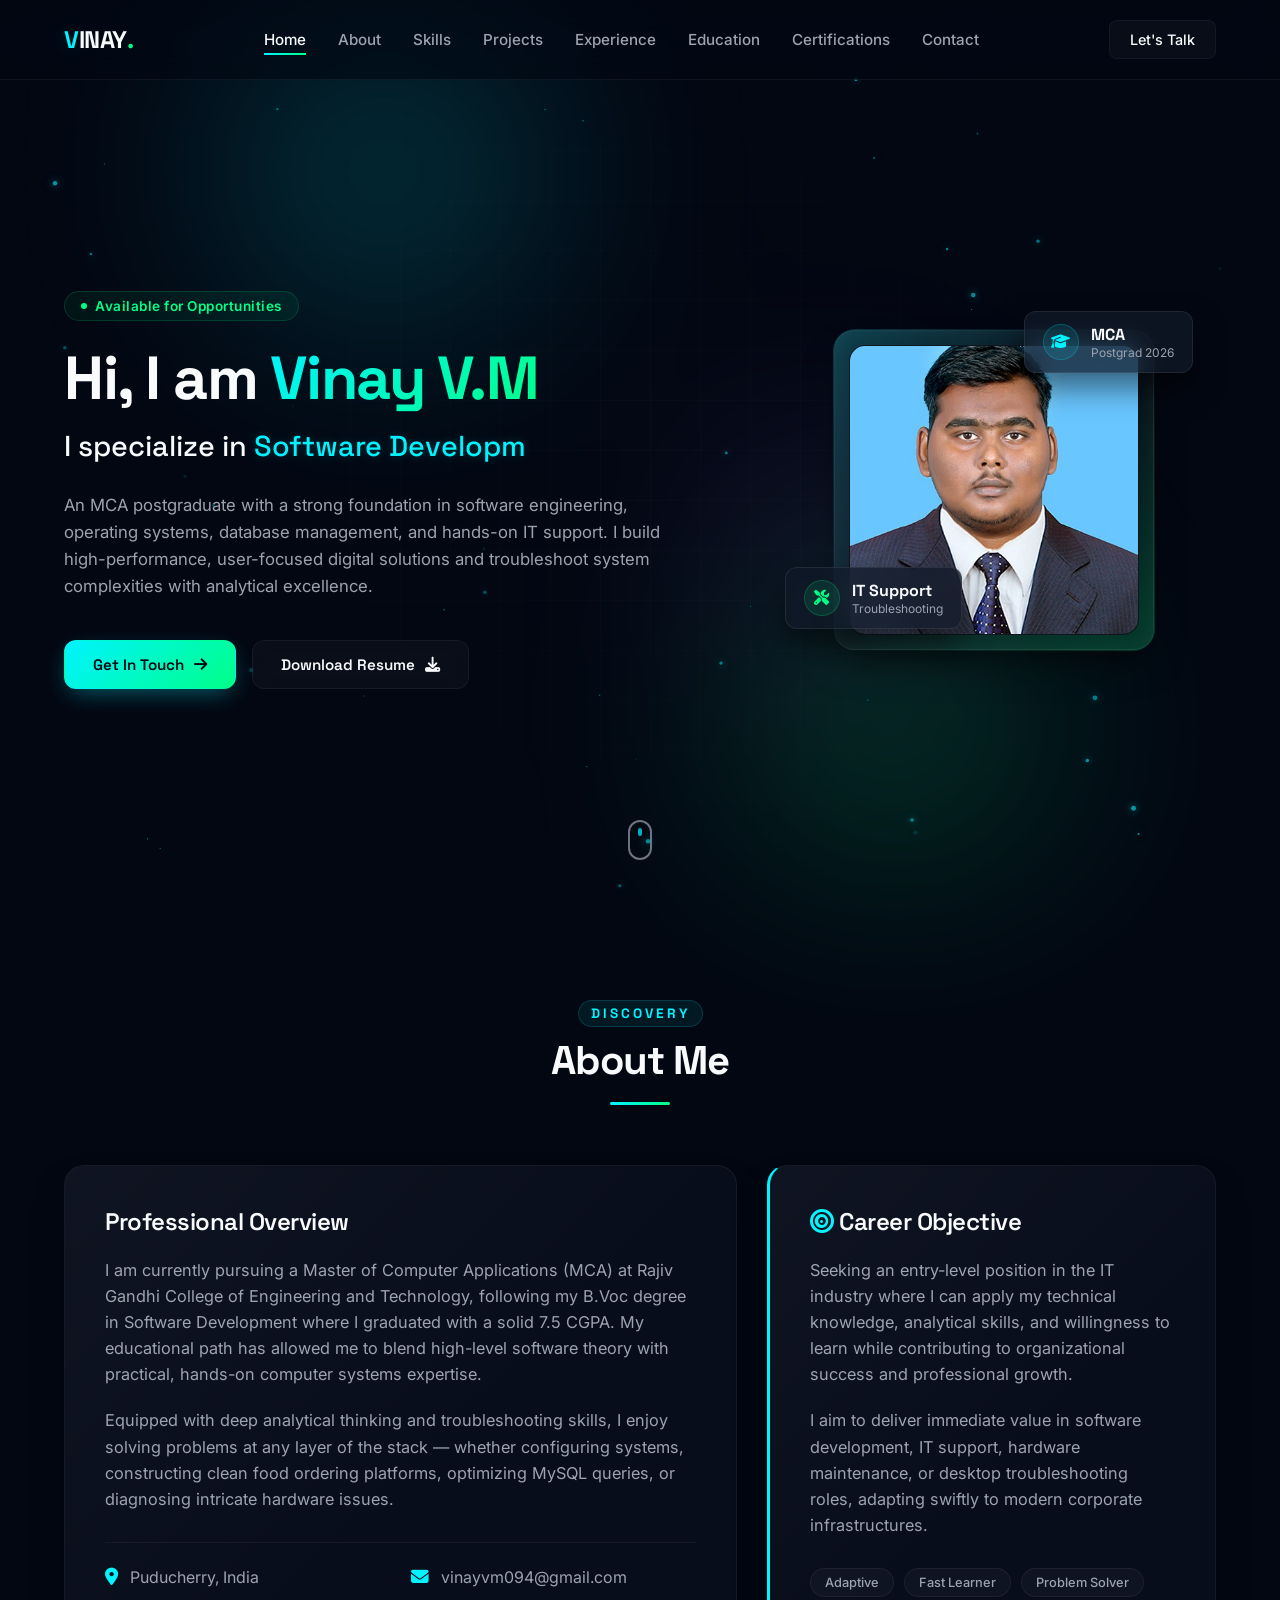
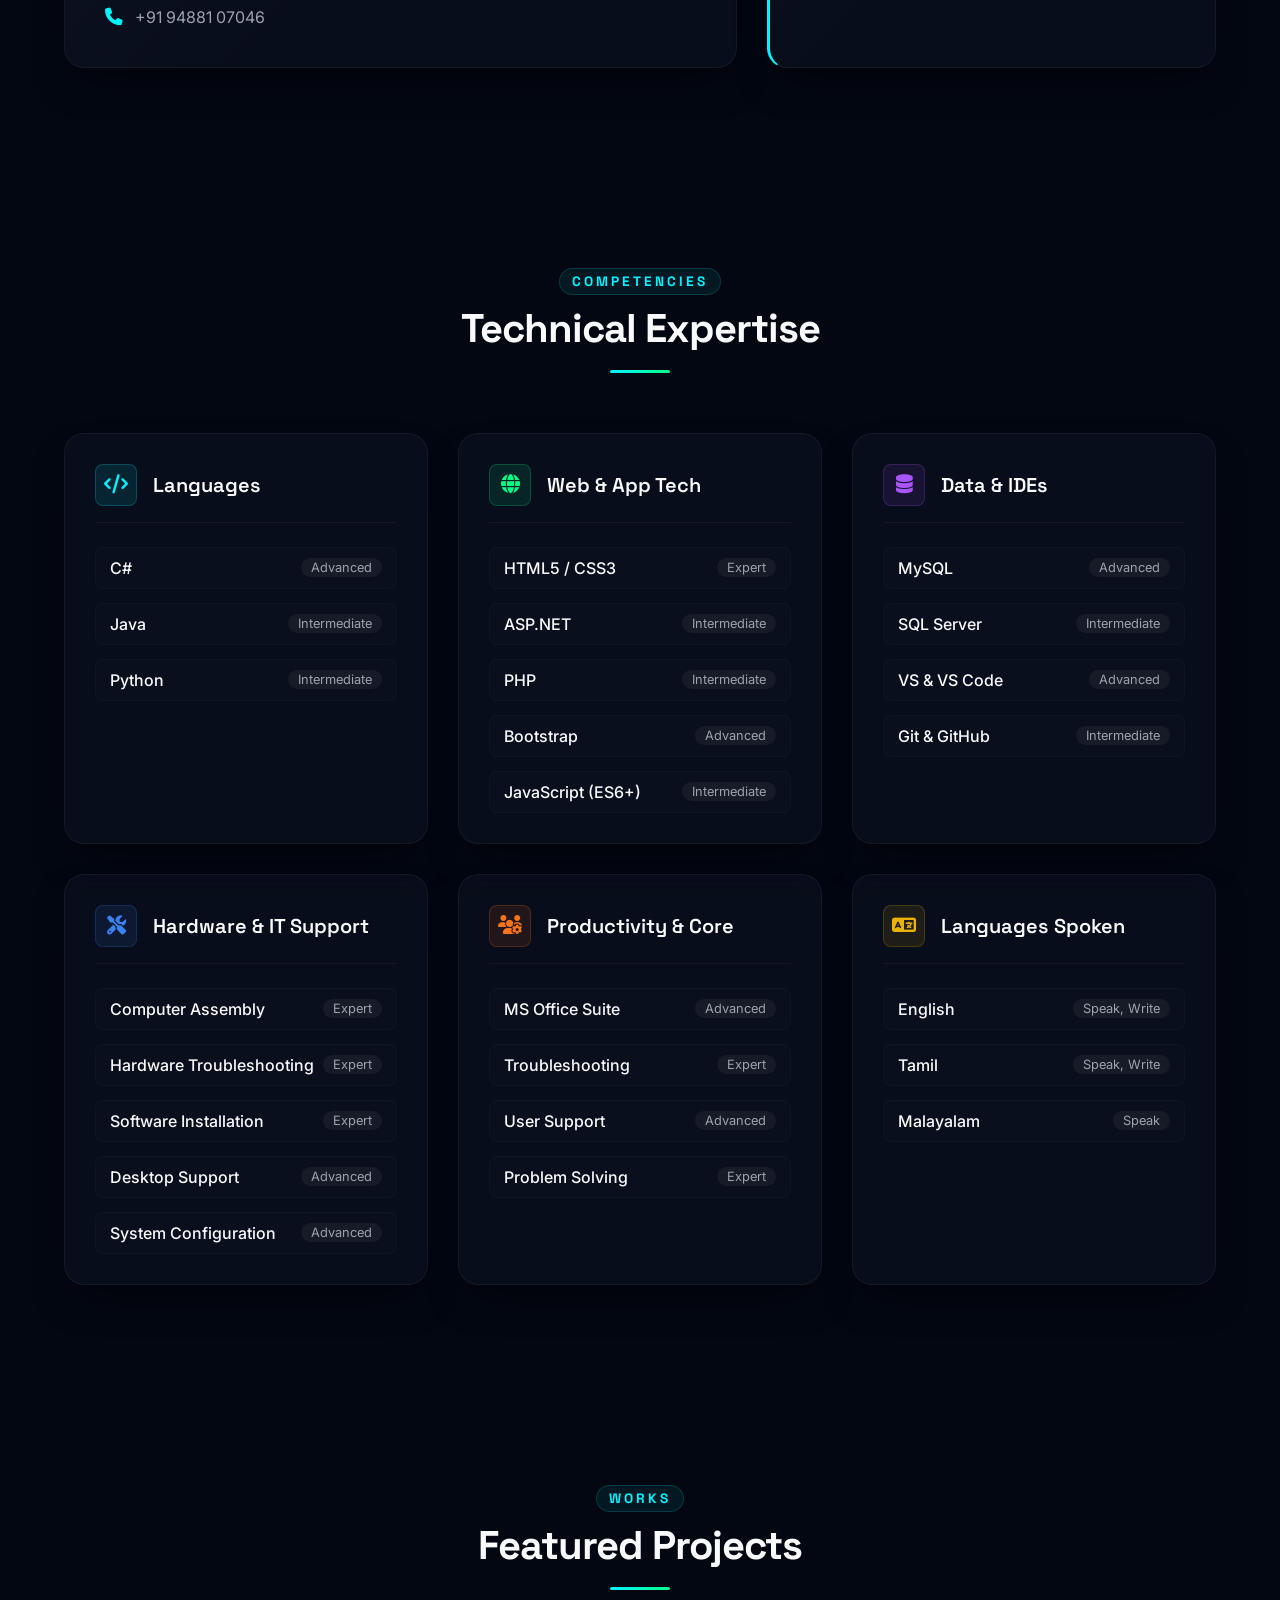
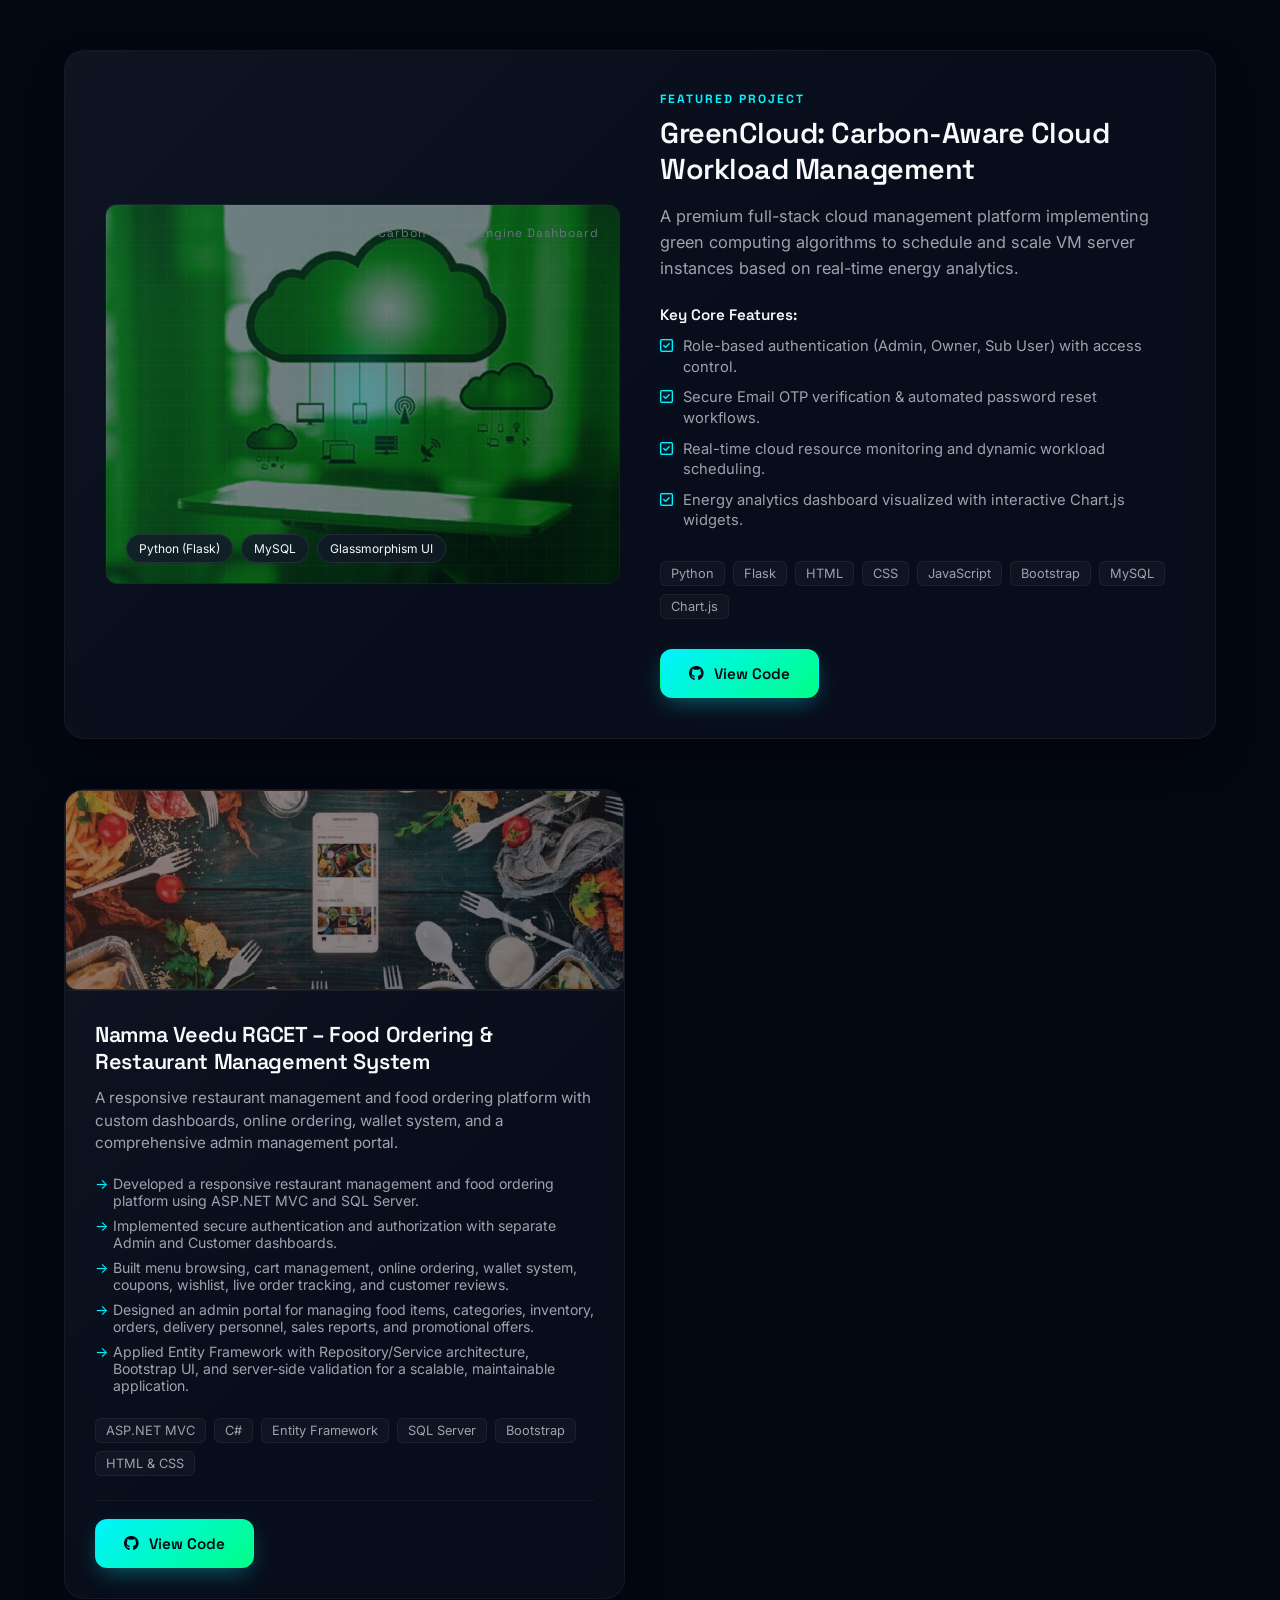
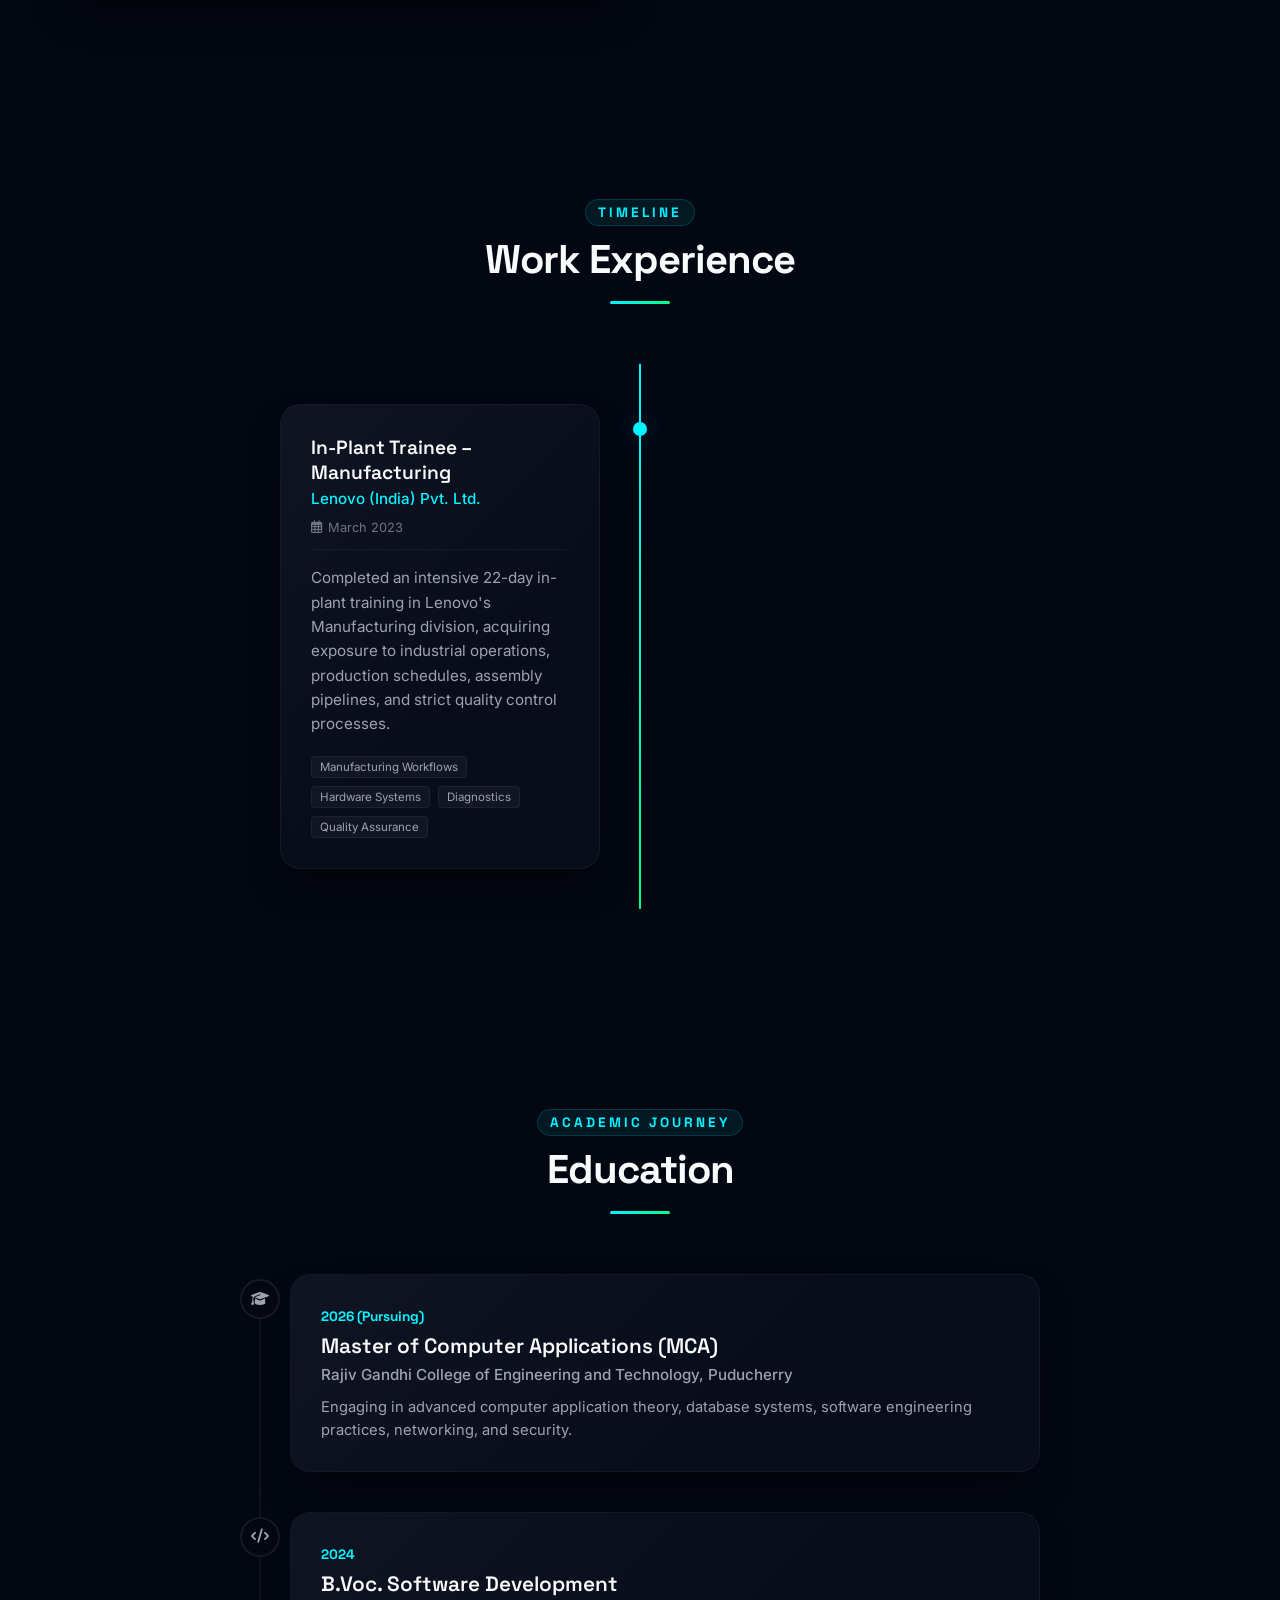
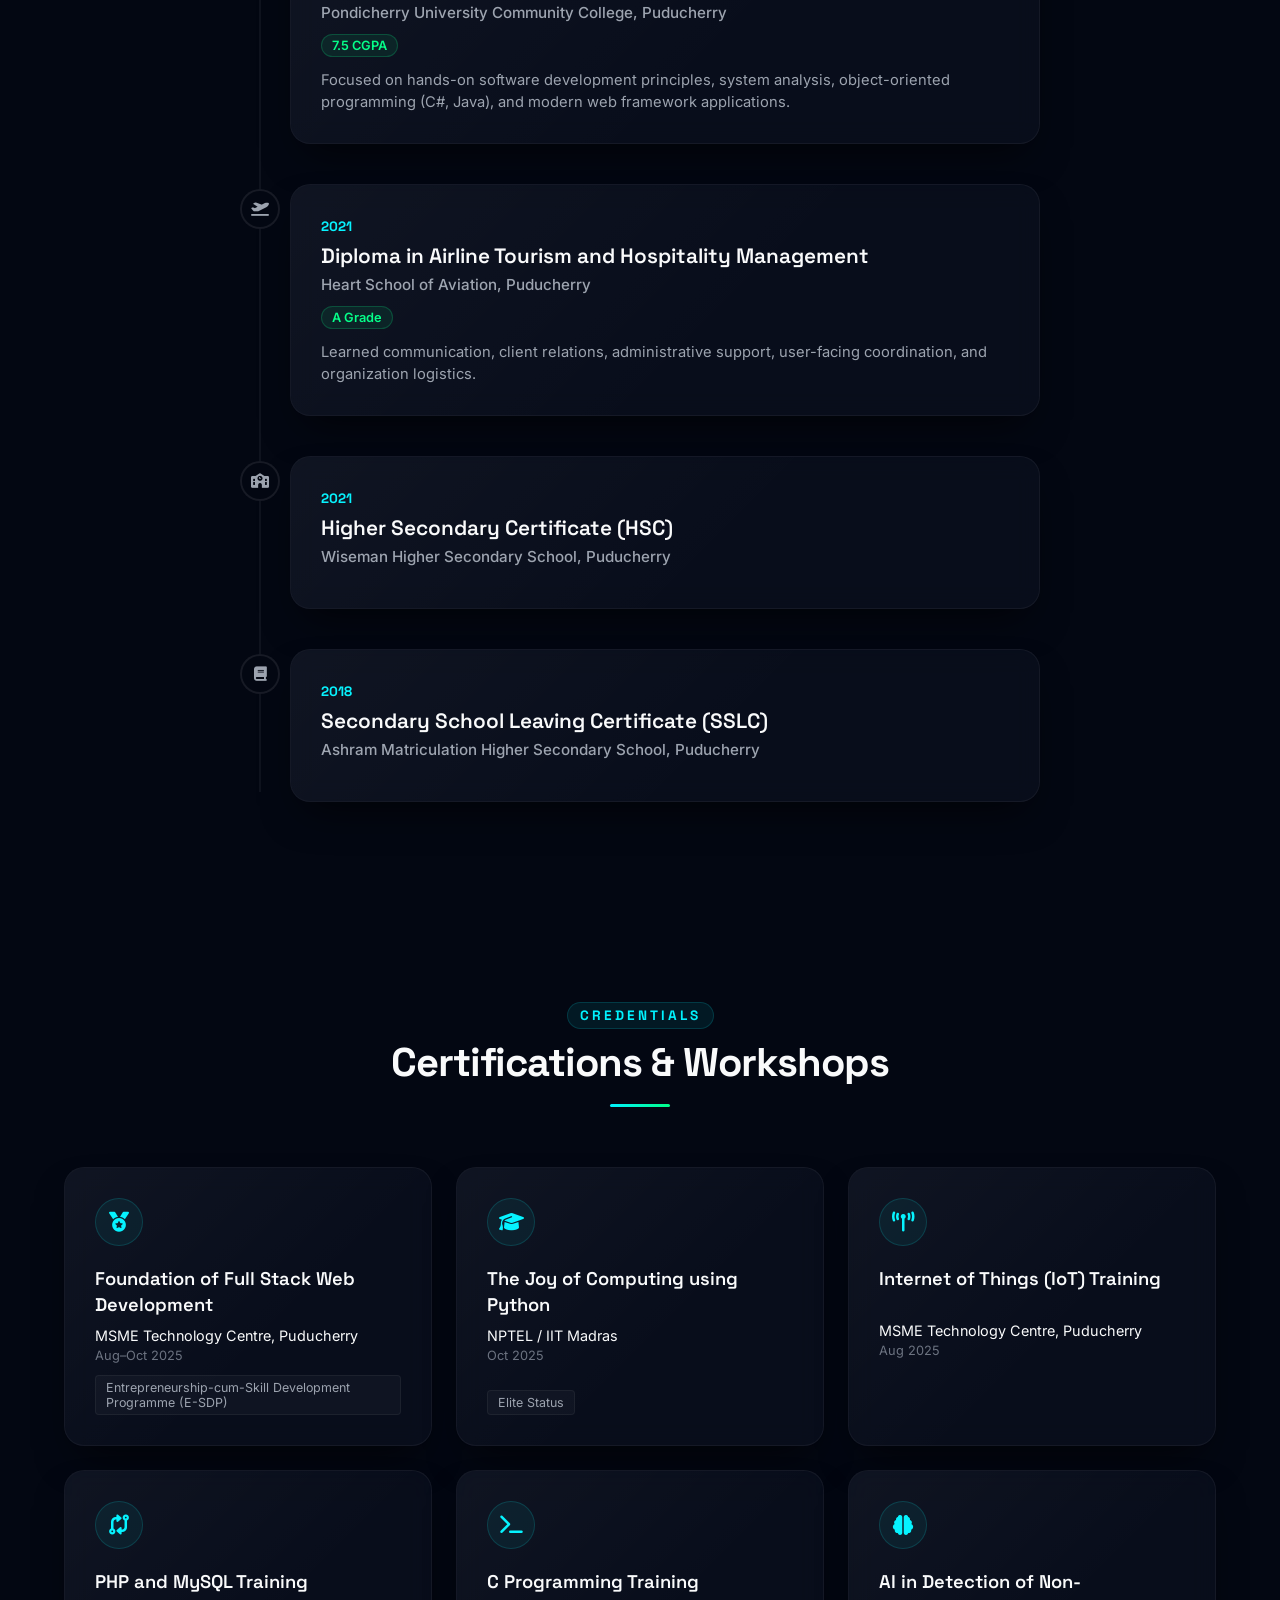
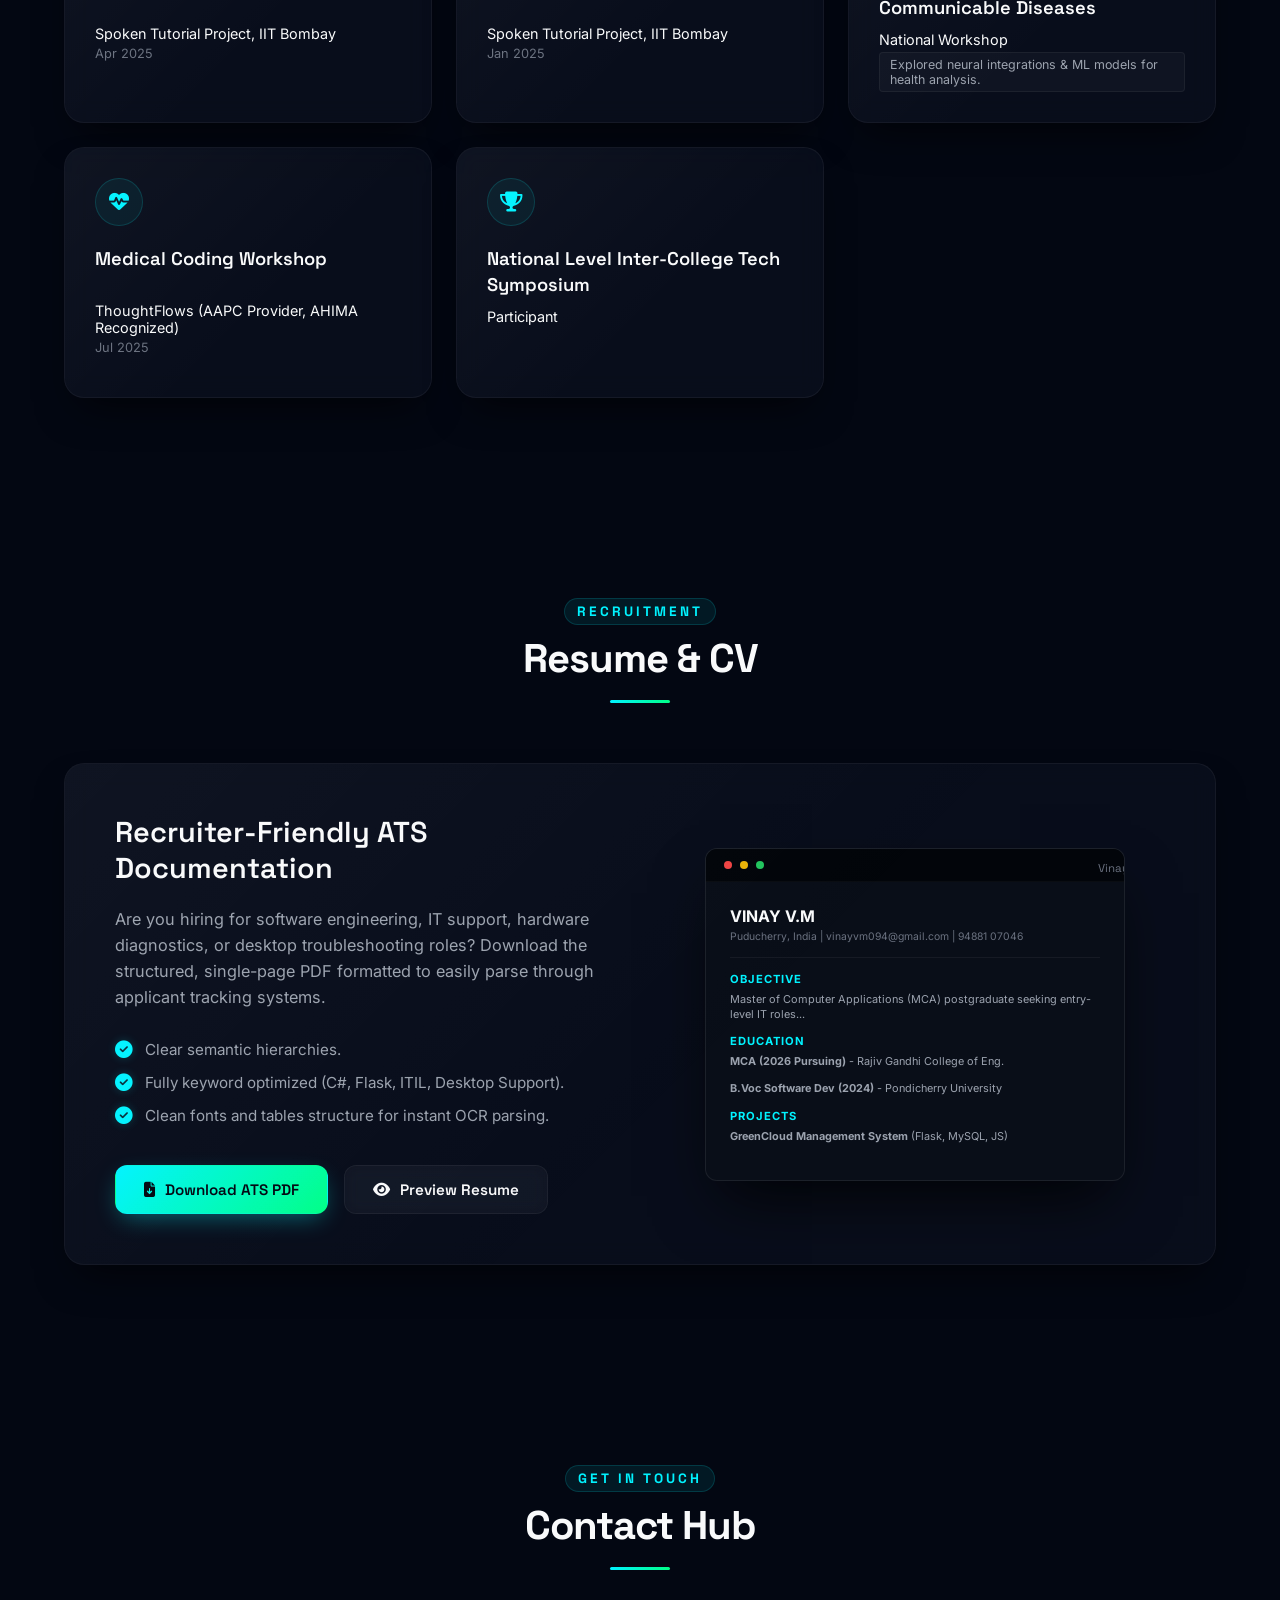
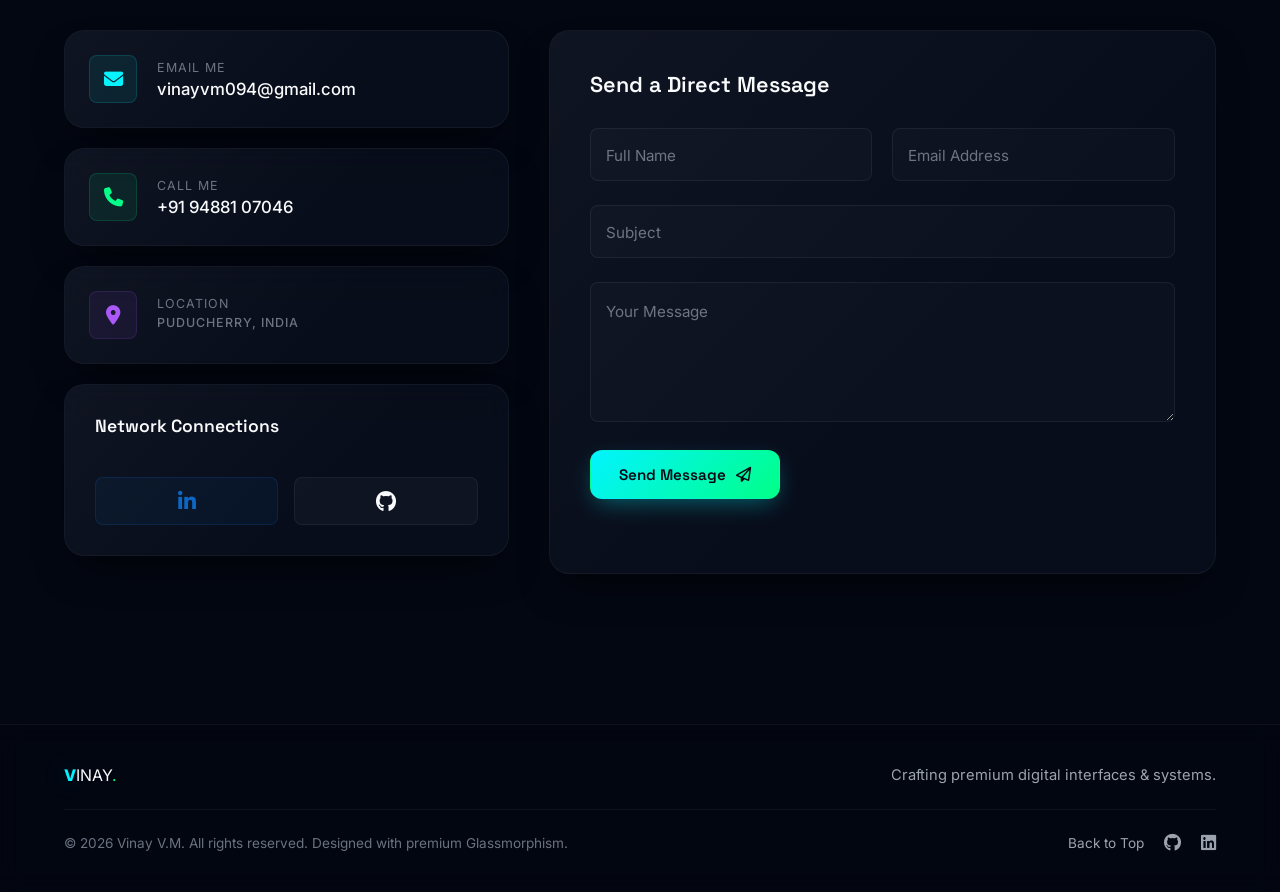
==== index.html @ 9d41981b "Initial commit" ====
<!DOCTYPE html>
<html lang="en">
<head>
    <meta charset="UTF-8">
    <meta name="viewport" content="width=device-width, initial-scale=1.0">
    <title>Vinay V.M | Premium Portfolio | MCA & Software Developer</title>
    
    <!-- SEO Meta Tags -->
    <meta name="description" content="Professional portfolio of Vinay V.M. MCA postgraduate, software developer, and IT support specialist. Skilled in C#, Java, Python, Web technologies, database management, and computer troubleshooting.">
    <meta name="keywords" content="Vinay V.M, Vinay, Portfolio, MCA, Software Developer, IT Support, Hardware Support, Puducherry, C#, Java, Python, GreenCloud, Namma Veedu RGCET, Food Ordering, Restaurant Management">
    <meta name="author" content="Vinay V.M">

    <!-- Open Graph / Facebook -->
    <meta property="og:type" content="website">
    <meta property="og:url" content="https://lonelyboyvinay.github.io/">
    <meta property="og:title" content="Vinay V.M | Personal Portfolio">
    <meta property="og:description" content="Explore the portfolio of Vinay V.M - Master of Computer Applications student and full-stack software engineer specialized in C#, Python, and IT support systems.">
    <meta property="og:image" content="assets/images/og-image.png">

    <!-- Twitter -->
    <meta property="twitter:card" content="summary_large_image">
    <meta property="twitter:url" content="https://lonelyboyvinay.github.io/">
    <meta property="twitter:title" content="Vinay V.M | Personal Portfolio">
    <meta property="twitter:description" content="Explore the portfolio of Vinay V.M - Master of Computer Applications student and full-stack software engineer specialized in C#, Python, and IT support systems.">
    <meta property="twitter:image" content="assets/images/og-image.png">

    <!-- Favicon (Inline SVG for clean, request-less setup) -->
    <link rel="icon" type="image/svg+xml" href="data:image/svg+xml,<svg xmlns=%22http://www.w3.org/2000/svg%22 viewBox=%220 0 100 100%22><text y=%22.9em%22 font-size=%2290%22 fill=%22%2300f3ff%22 font-family=%22monospace%22 font-weight=%22bold%22>V</text></svg>">

    <!-- Fonts -->
    <link rel="preconnect" href="https://fonts.googleapis.com">
    <link rel="preconnect" href="https://fonts.gstatic.com" crossorigin>
    <link href="https://fonts.googleapis.com/css2?family=Inter:wght@300;400;500;600;700&family=Space+Grotesk:wght@400;500;600;700&display=swap" rel="stylesheet">
    
    <!-- FontAwesome Icons -->
    <link rel="stylesheet" href="https://cdnjs.cloudflare.com/ajax/libs/font-awesome/6.4.0/css/all.min.css">
    
    <!-- Core Stylesheet -->
    <link rel="stylesheet" href="style.css">

    <!-- Structured Data (JSON-LD) for SEO / ATS compatibility -->
    <script type="application/ld+json">
    {
      "@context": "https://schema.org",
      "@type": "Person",
      "name": "Vinay V.M",
      "jobTitle": "Software Developer & IT Specialist",
      "alumniOf": [
        {
          "@type": "EducationalOrganization",
          "name": "Rajiv Gandhi College of Engineering and Technology, Puducherry"
        },
        {
          "@type": "EducationalOrganization",
          "name": "Pondicherry University Community College, Puducherry"
        }
      ],
      "knowsAbout": [
        "Software Development",
        "C#",
        "Python",
        "Java",
        "HTML5",
        "CSS3",
        "ASP.NET",
        "MySQL",
        "Computer Hardware Troubleshooting",
        "Desktop Support"
      ],
      "email": "vinayvm094@gmail.com",
      "telephone": "+919488107046",
      "address": {
        "@type": "PostalAddress",
        "addressLocality": "Puducherry",
        "addressCountry": "India"
      },
      "sameAs": [
        "https://github.com/Lonelyboyvinay",
        "https://linkedin.com/in/vinay-v-m"
      ]
    }
    </script>
</head>
<body class="dark-theme">

    <!-- Custom Cursor -->
    <div class="custom-cursor-glow" id="cursorGlow"></div>
    <div class="custom-cursor-dot" id="cursorDot"></div>

    <!-- Background Layers -->
    <div class="bg-grid-overlay"></div>
    <div class="aurora-container">
        <div class="aurora orb-cyan"></div>
        <div class="aurora orb-emerald"></div>
        <div class="aurora orb-purple"></div>
    </div>
    <canvas id="particle-canvas"></canvas>

    <!-- Header Navigation -->
    <header class="glass-header" id="main-header">
        <div class="header-container">
            <a href="#home" class="logo">
                <span class="logo-accent">V</span>INAY<span class="logo-dot">.</span>
            </a>
            
            <nav class="nav-links" id="nav-menu">
                <a href="#home" class="nav-link active">Home</a>
                <a href="#about" class="nav-link">About</a>
                <a href="#skills" class="nav-link">Skills</a>
                <a href="#projects" class="nav-link">Projects</a>
                <a href="#experience" class="nav-link">Experience</a>
                <a href="#education" class="nav-link">Education</a>
                <a href="#certifications" class="nav-link">Certifications</a>
                <a href="#contact" class="nav-link">Contact</a>
            </nav>

            <div class="header-actions">
                <a href="#contact" class="btn-magnetic btn-nav-contact">Let's Talk</a>
                <button class="mobile-menu-toggle" id="menu-btn" aria-label="Toggle navigation menu">
                    <span class="bar"></span>
                    <span class="bar"></span>
                    <span class="bar"></span>
                </button>
            </div>
        </div>
    </header>

    <!-- Mobile Nav Screen Overlay -->
    <div class="mobile-nav-overlay" id="mobile-overlay">
        <div class="mobile-nav-links">
            <a href="#home" class="mobile-link">Home</a>
            <a href="#about" class="mobile-link">About</a>
            <a href="#skills" class="mobile-link">Skills</a>
            <a href="#projects" class="mobile-link">Projects</a>
            <a href="#experience" class="mobile-link">Experience</a>
            <a href="#education" class="mobile-link">Education</a>
            <a href="#certifications" class="mobile-link">Certifications</a>
            <a href="#contact" class="mobile-link">Contact</a>
        </div>
    </div>

    <!-- Main Container -->
    <main class="content-wrapper">

        <!-- 1. HERO SECTION -->
        <section id="home" class="hero-section">
            <div class="section-container hero-container">
                <div class="hero-content">
                    <div class="badge-glow reveal-item">
                        <span class="badge-dot"></span>
                        <span class="badge-text">Available for Opportunities</span>
                    </div>
                    
                    <h1 class="hero-title reveal-item">
                        Hi, I am <span class="text-gradient">Vinay V.M</span>
                    </h1>
                    
                    <div class="hero-subtitle reveal-item">
                        I specialize in <span class="typing-element text-cyan" id="typing-text"></span>
                    </div>

                    <p class="hero-desc reveal-item">
                        An MCA postgraduate with a strong foundation in software engineering, operating systems, database management, and hands-on IT support. I build high-performance, user-focused digital solutions and troubleshoot system complexities with analytical excellence.
                    </p>

                    <div class="hero-cta reveal-item">
                        <a href="#contact" class="btn btn-primary btn-magnetic">
                            <span>Get In Touch</span> <i class="fa-solid fa-arrow-right"></i>
                        </a>
                        <!-- Linked directly to a dummy downloadable asset. We can bundle instructions or resume file -->
                        <a href="assets/Vinay_VM_Resume.pdf" class="btn btn-secondary btn-magnetic" download="Vinay_VM_Resume.pdf">
                            <span>Download Resume</span> <i class="fa-solid fa-download"></i>
                        </a>
                    </div>
                </div>

                <div class="hero-visual reveal-item">
                    <div class="avatar-glass-frame">
                        <div class="inner-glow-container"></div>
                        <div class="profile-image-placeholder">
                            <img src="assets/images/profile.jpg" alt="Vinay V.M Profile Photo" class="profile-avatar-img">
                            <div class="scan-line"></div>
                        </div>
                        
                        <!-- Floating Glass Metric 1 -->
                        <div class="floating-glass-card metric-card-1">
                            <div class="card-icon-container cyan-glow">
                                <i class="fa-solid fa-graduation-cap"></i>
                            </div>
                            <div class="card-metric-info">
                                <span class="metric-val">MCA</span>
                                <span class="metric-lbl">Postgrad 2026</span>
                            </div>
                        </div>

                        <!-- Floating Glass Metric 2 -->
                        <div class="floating-glass-card metric-card-2">
                            <div class="card-icon-container emerald-glow">
                                <i class="fa-solid fa-screwdriver-wrench"></i>
                            </div>
                            <div class="card-metric-info">
                                <span class="metric-val">IT Support</span>
                                <span class="metric-lbl">Troubleshooting</span>
                            </div>
                        </div>
                    </div>
                </div>
            </div>
            
            <a href="#about" class="scroll-indicator" aria-label="Scroll Down">
                <span class="mouse">
                    <span class="wheel"></span>
                </span>
            </a>
        </section>


        <!-- 2. ABOUT ME & 3. CAREER OBJECTIVE -->
        <section id="about" class="about-section">
            <div class="section-container">
                <div class="section-header align-center">
                    <span class="section-subtitle">Discovery</span>
                    <h2 class="section-title">About Me</h2>
                    <div class="section-divider"></div>
                </div>

                <div class="about-grid">
                    <div class="about-card-large glass-card reveal-item" data-tilt>
                        <div class="card-inner-glow"></div>
                        <h3>Professional Overview</h3>
                        <p>
                            I am currently pursuing a Master of Computer Applications (MCA) at Rajiv Gandhi College of Engineering and Technology, following my B.Voc degree in Software Development where I graduated with a solid 7.5 CGPA. My educational path has allowed me to blend high-level software theory with practical, hands-on computer systems expertise.
                        </p>
                        <p>
                            Equipped with deep analytical thinking and troubleshooting skills, I enjoy solving problems at any layer of the stack — whether configuring systems, constructing clean food ordering platforms, optimizing MySQL queries, or diagnosing intricate hardware issues.
                        </p>
                        
                        <div class="about-meta-grid">
                            <div class="meta-item">
                                <i class="fa-solid fa-location-dot"></i>
                                <span>Puducherry, India</span>
                            </div>
                            <div class="meta-item">
                                <i class="fa-solid fa-envelope"></i>
                                <span>vinayvm094@gmail.com</span>
                            </div>
                            <div class="meta-item">
                                <i class="fa-solid fa-phone"></i>
                                <span>+91 94881 07046</span>
                            </div>
                        </div>
                    </div>

                    <div class="about-card-small glass-card objective-card reveal-item" data-tilt>
                        <div class="card-inner-glow"></div>
                        <h3><i class="fa-solid fa-bullseye accent-cyan"></i> Career Objective</h3>
                        <p>
                            Seeking an entry-level position in the IT industry where I can apply my technical knowledge, analytical skills, and willingness to learn while contributing to organizational success and professional growth. 
                        </p>
                        <p>
                            I aim to deliver immediate value in software development, IT support, hardware maintenance, or desktop troubleshooting roles, adapting swiftly to modern corporate infrastructures.
                        </p>
                        <div class="objective-badges">
                            <span class="badge">Adaptive</span>
                            <span class="badge">Fast Learner</span>
                            <span class="badge">Problem Solver</span>
                        </div>
                    </div>
                </div>
            </div>
        </section>


        <!-- 4. TECHNICAL SKILLS -->
        <section id="skills" class="skills-section">
            <div class="section-container">
                <div class="section-header align-center">
                    <span class="section-subtitle">Competencies</span>
                    <h2 class="section-title">Technical Expertise</h2>
                    <div class="section-divider"></div>
                </div>

                <div class="skills-grid">
                    
                    <!-- Languages -->
                    <div class="skills-category-card glass-card reveal-item" data-tilt>
                        <div class="category-header">
                            <div class="cat-icon cyan"><i class="fa-solid fa-code"></i></div>
                            <h3>Languages</h3>
                        </div>
                        <ul class="skills-list">
                            <li><span class="skill-name">C#</span><span class="skill-level">Advanced</span></li>
                            <li><span class="skill-name">Java</span><span class="skill-level">Intermediate</span></li>
                            <li><span class="skill-name">Python</span><span class="skill-level">Intermediate</span></li>
                        </ul>
                    </div>

                    <!-- Web Technologies -->
                    <div class="skills-category-card glass-card reveal-item" data-tilt>
                        <div class="category-header">
                            <div class="cat-icon emerald"><i class="fa-solid fa-globe"></i></div>
                            <h3>Web & App Tech</h3>
                        </div>
                        <ul class="skills-list">
                            <li><span class="skill-name">HTML5 / CSS3</span><span class="skill-level">Expert</span></li>
                            <li><span class="skill-name">ASP.NET</span><span class="skill-level">Intermediate</span></li>
                            <li><span class="skill-name">PHP</span><span class="skill-level">Intermediate</span></li>
                            <li><span class="skill-name">Bootstrap</span><span class="skill-level">Advanced</span></li>
                            <li><span class="skill-name">JavaScript (ES6+)</span><span class="skill-level">Intermediate</span></li>
                        </ul>
                    </div>

                    <!-- Database & Tools -->
                    <div class="skills-category-card glass-card reveal-item" data-tilt>
                        <div class="category-header">
                            <div class="cat-icon purple"><i class="fa-solid fa-database"></i></div>
                            <h3>Data & IDEs</h3>
                        </div>
                        <ul class="skills-list">
                            <li><span class="skill-name">MySQL</span><span class="skill-level">Advanced</span></li>
                            <li><span class="skill-name">SQL Server</span><span class="skill-level">Intermediate</span></li>
                            <li><span class="skill-name">VS & VS Code</span><span class="skill-level">Advanced</span></li>
                            <li><span class="skill-name">Git & GitHub</span><span class="skill-level">Intermediate</span></li>
                        </ul>
                    </div>

                    <!-- Hardware & IT Support -->
                    <div class="skills-category-card glass-card reveal-item" data-tilt>
                        <div class="category-header">
                            <div class="cat-icon blue"><i class="fa-solid fa-screwdriver-wrench"></i></div>
                            <h3>Hardware & IT Support</h3>
                        </div>
                        <ul class="skills-list">
                            <li><span class="skill-name">Computer Assembly</span><span class="skill-level">Expert</span></li>
                            <li><span class="skill-name">Hardware Troubleshooting</span><span class="skill-level">Expert</span></li>
                            <li><span class="skill-name">Software Installation</span><span class="skill-level">Expert</span></li>
                            <li><span class="skill-name">Desktop Support</span><span class="skill-level">Advanced</span></li>
                            <li><span class="skill-name">System Configuration</span><span class="skill-level">Advanced</span></li>
                        </ul>
                    </div>

                    <!-- Core & Productivity -->
                    <div class="skills-category-card glass-card reveal-item" data-tilt>
                        <div class="category-header">
                            <div class="cat-icon orange"><i class="fa-solid fa-users-gear"></i></div>
                            <h3>Productivity & Core</h3>
                        </div>
                        <ul class="skills-list">
                            <li><span class="skill-name">MS Office Suite</span><span class="skill-level">Advanced</span></li>
                            <li><span class="skill-name">Troubleshooting</span><span class="skill-level">Expert</span></li>
                            <li><span class="skill-name">User Support</span><span class="skill-level">Advanced</span></li>
                            <li><span class="skill-name">Problem Solving</span><span class="skill-level">Expert</span></li>
                        </ul>
                    </div>

                    <!-- Languages Spoken -->
                    <div class="skills-category-card glass-card reveal-item" data-tilt>
                        <div class="category-header">
                            <div class="cat-icon gold"><i class="fa-solid fa-language"></i></div>
                            <h3>Languages Spoken</h3>
                        </div>
                        <ul class="skills-list">
                            <li><span class="skill-name">English</span><span class="skill-level">Speak, Write</span></li>
                            <li><span class="skill-name">Tamil</span><span class="skill-level">Speak, Write</span></li>
                            <li><span class="skill-name">Malayalam</span><span class="skill-level">Speak</span></li>
                        </ul>
                    </div>

                </div>
            </div>
        </section>


        <!-- 5. PROJECTS -->
        <section id="projects" class="projects-section">
            <div class="section-container">
                <div class="section-header align-center">
                    <span class="section-subtitle">Works</span>
                    <h2 class="section-title">Featured Projects</h2>
                    <div class="section-divider"></div>
                </div>

                <!-- Featured Project (Main) -->
                <div class="featured-project-container glass-card reveal-item">
                    <div class="card-inner-glow"></div>
                    <div class="featured-project-grid">
                        <div class="featured-project-media">
                            <div class="abstract-project-art main-art-bg">
                                <img src="assets/images/green-cloud.png" alt="GreenCloud Carbon-Aware Workload Management" class="project-img-display">
                                <div class="floating-orb-mini center-orb"></div>
                                <div class="grid-mesh-mini"></div>
                                <div class="project-tags-overlay">
                                    <span class="tech-tag">Python (Flask)</span>
                                    <span class="tech-tag">MySQL</span>
                                    <span class="tech-tag">Glassmorphism UI</span>
                                </div>
                                <span class="art-caption">Carbon-Aware Engine Dashboard</span>
                            </div>
                        </div>

                        <div class="featured-project-details">
                            <div class="featured-tag">Featured Project</div>
                            <h3>GreenCloud: Carbon-Aware Cloud Workload Management</h3>
                            <p class="project-summary">
                                A premium full-stack cloud management platform implementing green computing algorithms to schedule and scale VM server instances based on real-time energy analytics.
                            </p>
                            
                            <h4 class="features-header">Key Core Features:</h4>
                            <ul class="project-features-list">
                                <li><i class="fa-regular fa-square-check text-cyan"></i> Role-based authentication (Admin, Owner, Sub User) with access control.</li>
                                <li><i class="fa-regular fa-square-check text-cyan"></i> Secure Email OTP verification & automated password reset workflows.</li>
                                <li><i class="fa-regular fa-square-check text-cyan"></i> Real-time cloud resource monitoring and dynamic workload scheduling.</li>
                                <li><i class="fa-regular fa-square-check text-cyan"></i> Energy analytics dashboard visualized with interactive Chart.js widgets.</li>
                            </ul>

                            <div class="project-tech-stack">
                                <span>Python</span>
                                <span>Flask</span>
                                <span>HTML</span>
                                <span>CSS</span>
                                <span>JavaScript</span>
                                <span>Bootstrap</span>
                                <span>MySQL</span>
                                <span>Chart.js</span>
                            </div>

                            <div class="project-links">
                                <a href="https://github.com/vinayvm094-cyber/Green-Cloud" target="_blank" class="btn btn-primary btn-magnetic">
                                    <i class="fa-brands fa-github"></i> <span>View Code</span>
                                </a>
                            </div>
                        </div>
                    </div>
                </div>

                <!-- Secondary Projects Grid -->
                <div class="projects-grid">
                    
                    <!-- Namma Veedu RGCET – Food Ordering & Restaurant Management System -->
                    <div class="project-card glass-card reveal-item" data-tilt>
                        <div class="card-inner-glow"></div>
                        <div class="project-card-media">
                            <div class="abstract-project-art food-art-bg">
                                <img src="assets/images/namma-veedu.jpg" alt="Namma Veedu RGCET Food Ordering & Restaurant Management System" class="project-img-display">
                                <i class="fa-solid fa-utensils art-icon"></i>
                                <div class="grid-mesh-mini"></div>
                            </div>
                        </div>
                        <div class="project-card-info">
                            <h3>Namma Veedu RGCET – Food Ordering & Restaurant Management System</h3>
                            <p>
                                A responsive restaurant management and food ordering platform with custom dashboards, online ordering, wallet system, and a comprehensive admin management portal.
                            </p>
                            <ul class="project-bullets">
                                <li>Developed a responsive restaurant management and food ordering platform using ASP.NET MVC and SQL Server.</li>
                                <li>Implemented secure authentication and authorization with separate Admin and Customer dashboards.</li>
                                <li>Built menu browsing, cart management, online ordering, wallet system, coupons, wishlist, live order tracking, and customer reviews.</li>
                                <li>Designed an admin portal for managing food items, categories, inventory, orders, delivery personnel, sales reports, and promotional offers.</li>
                                <li>Applied Entity Framework with Repository/Service architecture, Bootstrap UI, and server-side validation for a scalable, maintainable application.</li>
                            </ul>
                            <div class="project-tech-stack">
                                <span>ASP.NET MVC</span>
                                <span>C#</span>
                                <span>Entity Framework</span>
                                <span>SQL Server</span>
                                <span>Bootstrap</span>
                                <span>HTML & CSS</span>
                            </div>
                            <div class="project-card-links">
                                <a href="https://github.com/vinayvm094-cyber/Namma_veedu" target="_blank" class="btn btn-primary btn-magnetic">
                                    <i class="fa-brands fa-github"></i> <span>View Code</span>
                                </a>
                            </div>
                        </div>
                    </div>

                </div>
            </div>
        </section>


        <!-- 6. EXPERIENCE -->
        <section id="experience" class="experience-section">
            <div class="section-container">
                <div class="section-header align-center">
                    <span class="section-subtitle">Timeline</span>
                    <h2 class="section-title">Work Experience</h2>
                    <div class="section-divider"></div>
                </div>

                <div class="experience-timeline">
                    <div class="timeline-line"></div>
                    
                    <!-- Lenovo In-Plant Trainee -->
                    <div class="timeline-card-wrapper left reveal-item">
                        <div class="timeline-dot-glow"></div>
                        <div class="timeline-glass-card glass-card">
                            <div class="card-inner-glow"></div>
                            <div class="experience-header">
                                <div class="comp-details">
                                    <h3>In-Plant Trainee – Manufacturing</h3>
                                    <h4 class="company-name">Lenovo (India) Pvt. Ltd.</h4>
                                </div>
                                <span class="experience-date"><i class="fa-regular fa-calendar-days"></i> March 2023</span>
                            </div>
                            <p class="experience-desc">
                                Completed an intensive 22-day in-plant training in Lenovo's Manufacturing division, acquiring exposure to industrial operations, production schedules, assembly pipelines, and strict quality control processes.
                            </p>
                            <div class="experience-skills-used">
                                <span class="skill-tag">Manufacturing Workflows</span>
                                <span class="skill-tag">Hardware Systems</span>
                                <span class="skill-tag">Diagnostics</span>
                                <span class="skill-tag">Quality Assurance</span>
                            </div>
                        </div>
                    </div>

                </div>
            </div>
        </section>


        <!-- 7. EDUCATION -->
        <section id="education" class="education-section">
            <div class="section-container">
                <div class="section-header align-center">
                    <span class="section-subtitle">Academic Journey</span>
                    <h2 class="section-title">Education</h2>
                    <div class="section-divider"></div>
                </div>

                <div class="education-timeline-vertical">
                    <div class="edu-line"></div>

                    <!-- MCA -->
                    <div class="edu-node reveal-item">
                        <div class="edu-marker"><i class="fa-solid fa-graduation-cap"></i></div>
                        <div class="edu-content-card glass-card">
                            <div class="card-inner-glow"></div>
                            <span class="edu-year">2026 (Pursuing)</span>
                            <h3>Master of Computer Applications (MCA)</h3>
                            <h4 class="edu-school">Rajiv Gandhi College of Engineering and Technology, Puducherry</h4>
                            <p>Engaging in advanced computer application theory, database systems, software engineering practices, networking, and security.</p>
                        </div>
                    </div>

                    <!-- B.Voc -->
                    <div class="edu-node reveal-item">
                        <div class="edu-marker"><i class="fa-solid fa-code"></i></div>
                        <div class="edu-content-card glass-card">
                            <div class="card-inner-glow"></div>
                            <span class="edu-year">2024</span>
                            <h3>B.Voc. Software Development</h3>
                            <h4 class="edu-school">Pondicherry University Community College, Puducherry</h4>
                            <div class="grade-pill">7.5 CGPA</div>
                            <p>Focused on hands-on software development principles, system analysis, object-oriented programming (C#, Java), and modern web framework applications.</p>
                        </div>
                    </div>

                    <!-- Airline Tourism -->
                    <div class="edu-node reveal-item">
                        <div class="edu-marker"><i class="fa-solid fa-plane-departure"></i></div>
                        <div class="edu-content-card glass-card">
                            <div class="card-inner-glow"></div>
                            <span class="edu-year">2021</span>
                            <h3>Diploma in Airline Tourism and Hospitality Management</h3>
                            <h4 class="edu-school">Heart School of Aviation, Puducherry</h4>
                            <div class="grade-pill">A Grade</div>
                            <p>Learned communication, client relations, administrative support, user-facing coordination, and organization logistics.</p>
                        </div>
                    </div>

                    <!-- HSC -->
                    <div class="edu-node reveal-item">
                        <div class="edu-marker"><i class="fa-solid fa-school"></i></div>
                        <div class="edu-content-card glass-card">
                            <div class="card-inner-glow"></div>
                            <span class="edu-year">2021</span>
                            <h3>Higher Secondary Certificate (HSC)</h3>
                            <h4 class="edu-school">Wiseman Higher Secondary School, Puducherry</h4>
                        </div>
                    </div>

                    <!-- SSLC -->
                    <div class="edu-node reveal-item">
                        <div class="edu-marker"><i class="fa-solid fa-book"></i></div>
                        <div class="edu-content-card glass-card">
                            <div class="card-inner-glow"></div>
                            <span class="edu-year">2018</span>
                            <h3>Secondary School Leaving Certificate (SSLC)</h3>
                            <h4 class="edu-school">Ashram Matriculation Higher Secondary School, Puducherry</h4>
                        </div>
                    </div>

                </div>
            </div>
        </section>


        <!-- 8. CERTIFICATIONS & WORKSHOPS -->
        <section id="certifications" class="certifications-section">
            <div class="section-container">
                <div class="section-header align-center">
                    <span class="section-subtitle">Credentials</span>
                    <h2 class="section-title">Certifications & Workshops</h2>
                    <div class="section-divider"></div>
                </div>

                <div class="certifications-grid">
                    
                    <!-- Cert 1 -->
                    <div class="cert-card glass-card reveal-item">
                        <div class="card-inner-glow"></div>
                        <div class="cert-badge-icon"><i class="fa-solid fa-medal"></i></div>
                        <h3>Foundation of Full Stack Web Development</h3>
                        <p class="cert-issuer">MSME Technology Centre, Puducherry</p>
                        <p class="cert-duration">Aug–Oct 2025</p>
                        <span class="cert-program">Entrepreneurship-cum-Skill Development Programme (E-SDP)</span>
                    </div>

                    <!-- Cert 2 -->
                    <div class="cert-card glass-card reveal-item">
                        <div class="card-inner-glow"></div>
                        <div class="cert-badge-icon"><i class="fa-solid fa-graduation-cap"></i></div>
                        <h3>The Joy of Computing using Python</h3>
                        <p class="cert-issuer">NPTEL / IIT Madras</p>
                        <p class="cert-duration">Oct 2025</p>
                        <span class="cert-badge-level">Elite Status</span>
                    </div>

                    <!-- Cert 3 -->
                    <div class="cert-card glass-card reveal-item">
                        <div class="card-inner-glow"></div>
                        <div class="cert-badge-icon"><i class="fa-solid fa-tower-broadcast"></i></div>
                        <h3>Internet of Things (IoT) Training</h3>
                        <p class="cert-issuer">MSME Technology Centre, Puducherry</p>
                        <p class="cert-duration">Aug 2025</p>
                    </div>

                    <!-- Cert 4 -->
                    <div class="cert-card glass-card reveal-item">
                        <div class="card-inner-glow"></div>
                        <div class="cert-badge-icon"><i class="fa-solid fa-code-compare"></i></div>
                        <h3>PHP and MySQL Training</h3>
                        <p class="cert-issuer">Spoken Tutorial Project, IIT Bombay</p>
                        <p class="cert-duration">Apr 2025</p>
                    </div>

                    <!-- Cert 5 -->
                    <div class="cert-card glass-card reveal-item">
                        <div class="card-inner-glow"></div>
                        <div class="cert-badge-icon"><i class="fa-solid fa-terminal"></i></div>
                        <h3>C Programming Training</h3>
                        <p class="cert-issuer">Spoken Tutorial Project, IIT Bombay</p>
                        <p class="cert-duration">Jan 2025</p>
                    </div>

                    <!-- Cert 6 -->
                    <div class="cert-card glass-card reveal-item">
                        <div class="card-inner-glow"></div>
                        <div class="cert-badge-icon"><i class="fa-solid fa-brain"></i></div>
                        <h3>AI in Detection of Non-Communicable Diseases</h3>
                        <p class="cert-issuer">National Workshop</p>
                        <p class="cert-desc">Explored neural integrations & ML models for health analysis.</p>
                    </div>

                    <!-- Cert 7 -->
                    <div class="cert-card glass-card reveal-item">
                        <div class="card-inner-glow"></div>
                        <div class="cert-badge-icon"><i class="fa-solid fa-heart-pulse"></i></div>
                        <h3>Medical Coding Workshop</h3>
                        <p class="cert-issuer">ThoughtFlows (AAPC Provider, AHIMA Recognized)</p>
                        <p class="cert-duration">Jul 2025</p>
                    </div>

                    <!-- Cert 8 -->
                    <div class="cert-card glass-card reveal-item">
                        <div class="card-inner-glow"></div>
                        <div class="cert-badge-icon"><i class="fa-solid fa-trophy"></i></div>
                        <h3>National Level Inter-College Tech Symposium</h3>
                        <p class="cert-issuer">Participant</p>
                    </div>

                </div>
            </div>
        </section>


        <!-- 9. RESUME SECTION -->
        <section id="resume" class="resume-section">
            <div class="section-container">
                <div class="section-header align-center">
                    <span class="section-subtitle">Recruitment</span>
                    <h2 class="section-title">Resume & CV</h2>
                    <div class="section-divider"></div>
                </div>

                <div class="resume-wrapper glass-card reveal-item">
                    <div class="card-inner-glow"></div>
                    <div class="resume-layout-grid">
                        <div class="resume-info-block">
                            <h3>Recruiter-Friendly ATS Documentation</h3>
                            <p>
                                Are you hiring for software engineering, IT support, hardware diagnostics, or desktop troubleshooting roles? Download the structured, single-page PDF formatted to easily parse through applicant tracking systems.
                            </p>
                            <ul class="resume-benefits">
                                <li><i class="fa-solid fa-circle-check text-cyan"></i> Clear semantic hierarchies.</li>
                                <li><i class="fa-solid fa-circle-check text-cyan"></i> Fully keyword optimized (C#, Flask, ITIL, Desktop Support).</li>
                                <li><i class="fa-solid fa-circle-check text-cyan"></i> Clean fonts and tables structure for instant OCR parsing.</li>
                            </ul>
                            <div class="resume-action-buttons">
                                <a href="assets/Vinay_VM_Resume.pdf" class="btn btn-primary btn-magnetic" download="Vinay_VM_Resume.pdf">
                                    <i class="fa-solid fa-file-arrow-down"></i> <span>Download ATS PDF</span>
                                </a>
                                <a href="assets/Vinay_VM_Resume.html" target="_blank" class="btn btn-secondary btn-magnetic">
                                    <i class="fa-solid fa-eye"></i> <span>Preview Resume</span>
                                </a>
                            </div>
                        </div>

                        <div class="resume-preview-block">
                            <div class="resume-visual-mockup">
                                <div class="mockup-header">
                                    <span class="dot-red"></span>
                                    <span class="dot-yellow"></span>
                                    <span class="dot-green"></span>
                                    <span class="mockup-tab">Vinay_VM_Resume.pdf</span>
                                </div>
                                <div class="mockup-body">
                                    <div class="mockup-name">VINAY V.M</div>
                                    <div class="mockup-contact">Puducherry, India | vinayvm094@gmail.com | 94881 07046</div>
                                    <div class="mockup-divider"></div>
                                    <div class="mockup-section-title">OBJECTIVE</div>
                                    <div class="mockup-text-block">Master of Computer Applications (MCA) postgraduate seeking entry-level IT roles...</div>
                                    <div class="mockup-section-title">EDUCATION</div>
                                    <div class="mockup-text-block"><strong>MCA (2026 Pursuing)</strong> - Rajiv Gandhi College of Eng.</div>
                                    <div class="mockup-text-block"><strong>B.Voc Software Dev (2024)</strong> - Pondicherry University</div>
                                    <div class="mockup-section-title">PROJECTS</div>
                                    <div class="mockup-text-block"><strong>GreenCloud Management System</strong> (Flask, MySQL, JS)</div>
                                </div>
                            </div>
                        </div>
                    </div>
                </div>
            </div>
        </section>


        <!-- 10. CONTACT -->
        <section id="contact" class="contact-section">
            <div class="section-container">
                <div class="section-header align-center">
                    <span class="section-subtitle">Get In Touch</span>
                    <h2 class="section-title">Contact Hub</h2>
                    <div class="section-divider"></div>
                </div>

                <div class="contact-grid">
                    
                    <!-- Contact Cards / Info -->
                    <div class="contact-info-column reveal-item">
                        
                        <!-- Contact Card 1 -->
                        <div class="contact-info-card glass-card" data-tilt>
                            <div class="card-inner-glow"></div>
                            <div class="contact-icon email-theme"><i class="fa-solid fa-envelope"></i></div>
                            <div class="contact-details-text">
                                <span>Email Me</span>
                                <a href="mailto:vinayvm094@gmail.com" class="contact-link">vinayvm094@gmail.com</a>
                            </div>
                        </div>

                        <!-- Contact Card 2 -->
                        <div class="contact-info-card glass-card" data-tilt>
                            <div class="card-inner-glow"></div>
                            <div class="contact-icon phone-theme"><i class="fa-solid fa-phone"></i></div>
                            <div class="contact-details-text">
                                <span>Call Me</span>
                                <a href="tel:+919488107046" class="contact-link">+91 94881 07046</a>
                            </div>
                        </div>

                        <!-- Contact Card 3 -->
                        <div class="contact-info-card glass-card" data-tilt>
                            <div class="card-inner-glow"></div>
                            <div class="contact-icon location-theme"><i class="fa-solid fa-location-dot"></i></div>
                            <div class="contact-details-text">
                                <span>Location</span>
                                <span class="contact-plain-text">Puducherry, India</span>
                            </div>
                        </div>

                        <!-- Contact Card 4 - Social Grid -->
                        <div class="contact-info-card social-grid-card glass-card">
                            <div class="card-inner-glow"></div>
                            <h3>Network Connections</h3>
                            <div class="social-links-grid">
                                <a href="https://linkedin.com/in/vinay-v-m" target="_blank" class="social-network-btn linkedin btn-magnetic" aria-label="LinkedIn Profile">
                                    <i class="fa-brands fa-linkedin-in"></i>
                                </a>
                                <a href="https://github.com/Lonelyboyvinay" target="_blank" class="social-network-btn github btn-magnetic" aria-label="GitHub Profile">
                                    <i class="fa-brands fa-github"></i>
                                </a>
                            </div>
                        </div>

                    </div>

                    <!-- Contact Form -->
                    <div class="contact-form-column glass-card reveal-item">
                        <div class="card-inner-glow"></div>
                        <h3>Send a Direct Message</h3>
                        
                        <form id="portfolio-contact-form" class="glowing-form">
                            <div class="form-row-double">
                                <div class="input-wrapper">
                                    <input type="text" id="form-name" required placeholder=" " class="form-input">
                                    <label for="form-name" class="form-label">Full Name</label>
                                    <span class="input-glow-line"></span>
                                </div>
                                <div class="input-wrapper">
                                    <input type="email" id="form-email" required placeholder=" " class="form-input">
                                    <label for="form-email" class="form-label">Email Address</label>
                                    <span class="input-glow-line"></span>
                                </div>
                            </div>
                            
                            <div class="input-wrapper">
                                <input type="text" id="form-subject" required placeholder=" " class="form-input">
                                <label for="form-subject" class="form-label">Subject</label>
                                <span class="input-glow-line"></span>
                            </div>

                            <div class="input-wrapper text-area-wrapper">
                                <textarea id="form-message" required placeholder=" " class="form-input form-textarea"></textarea>
                                <label for="form-message" class="form-label">Your Message</label>
                                <span class="input-glow-line"></span>
                            </div>

                            <button type="submit" class="btn btn-primary btn-magnetic btn-submit-form" id="submit-btn">
                                <span>Send Message</span> <i class="fa-regular fa-paper-plane"></i>
                            </button>
                            <div id="form-feedback" class="feedback-msg"></div>
                        </form>
                    </div>

                </div>
            </div>
        </section>

    </main>

    <!-- 11. FOOTER -->
    <footer class="glass-footer">
        <div class="footer-container">
            <div class="footer-top">
                <div class="footer-logo">
                    <span class="logo-accent">V</span>INAY<span class="logo-dot">.</span>
                </div>
                <div class="footer-tagline">
                    Crafting premium digital interfaces & systems.
                </div>
            </div>
            
            <div class="footer-divider"></div>

            <div class="footer-bottom">
                <p class="copyright-text">
                    &copy; 2026 Vinay V.M. All rights reserved. Designed with premium Glassmorphism.
                </p>
                <div class="footer-utility-links">
                    <a href="#home">Back to Top</a>
                    <a href="https://github.com/Lonelyboyvinay" target="_blank"><i class="fa-brands fa-github"></i></a>
                    <a href="https://linkedin.com/in/vinay-v-m" target="_blank"><i class="fa-brands fa-linkedin"></i></a>
                </div>
            </div>
        </div>
    </footer>

    <!-- Demo Modal Backdrop -->
    <div class="modal-backdrop" id="demo-modal">
        <div class="modal-card glass-card">
            <div class="card-inner-glow"></div>
            <button class="modal-close-btn" id="modal-close" aria-label="Close modal">&times;</button>
            <div class="modal-body-content">
                <i class="fa-solid fa-circle-info modal-info-icon"></i>
                <h3>Interactive Demo Note</h3>
                <p>This demo trigger represents a live staging deployment link for Vinay V.M's development applications.</p>
                <p>As this is a statically generated workspace demonstration, the linked live application databases and live server environments are simulated. In production, this link connects directly to active host systems (e.g. Vercel / Render / AWS).</p>
                <button class="btn btn-primary btn-magnetic" id="modal-ok">OK, Got It</button>
            </div>
        </div>
    </div>

    <!-- Core Javascript Code -->
    <script src="script.js"></script>
</body>
</html>
---- style.css ----
/* ----------------------------------------------------
   PREMIUM PORTFOLIO GLOBAL DESIGN SYSTEM - VINAY V.M
   Inspired by Apple, Vercel, Stripe, Linear & Framer
   ---------------------------------------------------- */

/* --- Custom Variables & Tokens --- */
:root {
    --bg-color: #030712; /* Deep Vercel-like Dark */
    --card-bg: rgba(17, 24, 39, 0.45); /* Liquid glass base */
    --card-border: rgba(255, 255, 255, 0.05); /* Ultra subtle border */
    --card-border-hover: rgba(0, 243, 255, 0.25); /* Glowing border hover */
    --text-primary: #f9fafb; /* Off-white */
    --text-secondary: #9ca3af; /* Gray */
    --text-muted: #6b7280; /* Darker Gray */
    
    /* Neon Colors */
    --accent-cyan: #00f3ff;
    --accent-emerald: #00ff87;
    --accent-purple: #a855f7;
    --accent-blue: #3b82f6;
    --accent-orange: #f97316;
    --accent-gold: #eab308;
    
    /* Font Stacks */
    --font-headers: 'Space Grotesk', sans-serif;
    --font-body: 'Inter', sans-serif;

    /* Glows & Shadows */
    --glow-cyan: 0 0 25px rgba(0, 243, 255, 0.25);
    --glow-emerald: 0 0 25px rgba(0, 255, 135, 0.25);
    --glow-purple: 0 0 25px rgba(168, 85, 247, 0.25);
    --shadow-premium: 0 20px 40px -15px rgba(0, 0, 0, 0.7);

    /* UI Measurements */
    --header-height: 80px;
    --border-radius-lg: 20px;
    --border-radius-md: 12px;
    --border-radius-sm: 8px;
    
    --transition-smooth: all 0.4s cubic-bezier(0.16, 1, 0.3, 1);
    --transition-quick: all 0.2s ease-out;
}

/* --- Base & Scroll Settings --- */
* {
    margin: 0;
    padding: 0;
    box-sizing: border-box;
}

html {
    scroll-behavior: smooth;
    font-size: 16px;
    background-color: var(--bg-color);
    color: var(--text-primary);
    font-family: var(--font-body);
}

body {
    overflow-x: hidden;
    min-height: 100vh;
    -webkit-font-smoothing: antialiased;
}

/* Custom Scrollbar */
::-webkit-scrollbar {
    width: 8px;
}
::-webkit-scrollbar-track {
    background: var(--bg-color);
}
::-webkit-scrollbar-thumb {
    background: rgba(255, 255, 255, 0.1);
    border-radius: 4px;
}
::-webkit-scrollbar-thumb:hover {
    background: var(--accent-cyan);
    box-shadow: var(--glow-cyan);
}

/* --- Premium Background Layer System --- */
.bg-grid-overlay {
    position: fixed;
    top: 0;
    left: 0;
    width: 100%;
    height: 100%;
    pointer-events: none;
    z-index: -2;
    background-size: 50px 50px;
    background-image: 
        linear-gradient(to right, rgba(255, 255, 255, 0.02) 1px, transparent 1px),
        linear-gradient(to bottom, rgba(255, 255, 255, 0.02) 1px, transparent 1px);
    mask-image: radial-gradient(circle at 50% 50%, black, transparent 80%);
    -webkit-mask-image: radial-gradient(circle at 50% 50%, black, transparent 80%);
}

.aurora-container {
    position: fixed;
    top: 0;
    left: 0;
    width: 100%;
    height: 100%;
    pointer-events: none;
    z-index: -3;
    filter: blur(100px);
    opacity: 0.6;
    overflow: hidden;
}

.aurora {
    position: absolute;
    width: 40vw;
    height: 40vw;
    border-radius: 50%;
    mix-blend-mode: screen;
}

.orb-cyan {
    top: -10%;
    left: 10%;
    background: radial-gradient(circle, rgba(0, 243, 255, 0.4) 0%, transparent 70%);
    animation: floatOrb 20s infinite alternate ease-in-out;
}

.orb-emerald {
    bottom: -10%;
    right: 10%;
    background: radial-gradient(circle, rgba(0, 255, 135, 0.35) 0%, transparent 70%);
    animation: floatOrb 25s infinite alternate-reverse ease-in-out;
}

.orb-purple {
    top: 40%;
    left: 50%;
    width: 30vw;
    height: 30vw;
    background: radial-gradient(circle, rgba(168, 85, 247, 0.25) 0%, transparent 70%);
    animation: floatOrb 18s infinite alternate ease-in-out 2s;
}

#particle-canvas {
    position: fixed;
    top: 0;
    left: 0;
    width: 100%;
    height: 100%;
    z-index: -1;
    pointer-events: none;
}

@keyframes floatOrb {
    0% {
        transform: translate(0, 0) scale(1);
    }
    100% {
        transform: translate(8%, 12%) scale(1.15);
    }
}

/* --- Custom Cursor Pointer Glow --- */
.custom-cursor-glow {
    position: fixed;
    top: 0;
    left: 0;
    width: 300px;
    height: 300px;
    background: radial-gradient(circle, rgba(0, 243, 255, 0.08) 0%, transparent 70%);
    border-radius: 50%;
    pointer-events: none;
    transform: translate(-50%, -50%);
    z-index: 9999;
    will-change: transform;
    opacity: 0;
    transition: opacity 0.5s ease;
}

.custom-cursor-dot {
    position: fixed;
    top: 0;
    left: 0;
    width: 6px;
    height: 6px;
    background-color: var(--accent-cyan);
    border-radius: 50%;
    pointer-events: none;
    transform: translate(-50%, -50%);
    z-index: 10000;
    will-change: transform;
    box-shadow: var(--glow-cyan);
    opacity: 0;
    transition: opacity 0.5s ease;
}

body:hover .custom-cursor-glow,
body:hover .custom-cursor-dot {
    opacity: 1;
}

/* Hide cursor on touchscreen devices */
@media (hover: none) {
    .custom-cursor-glow, .custom-cursor-dot {
        display: none;
    }
}

/* --- Layout Wrappers --- */
.content-wrapper {
    position: relative;
    z-index: 1;
}

.section-container {
    max-width: 1200px;
    margin: 0 auto;
    padding: 100px 24px;
}

/* --- Header & Navigation --- */
.glass-header {
    position: fixed;
    top: 0;
    left: 0;
    width: 100%;
    height: var(--header-height);
    background: rgba(3, 7, 18, 0.6);
    backdrop-filter: blur(16px) saturate(130%);
    border-bottom: 1px solid var(--card-border);
    z-index: 100;
    transition: var(--transition-smooth);
}

.glass-header.scrolled {
    background: rgba(3, 7, 18, 0.85);
    height: 70px;
}

.header-container {
    max-width: 1200px;
    margin: 0 auto;
    height: 100%;
    display: flex;
    justify-content: space-between;
    align-items: center;
    padding: 0 24px;
}

.logo {
    font-family: var(--font-headers);
    font-weight: 700;
    font-size: 1.5rem;
    color: var(--text-primary);
    text-decoration: none;
    letter-spacing: -0.5px;
    display: flex;
    align-items: center;
}

.logo-accent {
    color: var(--accent-cyan);
    font-weight: 800;
    text-shadow: var(--glow-cyan);
}

.logo-dot {
    color: var(--accent-emerald);
}

.nav-links {
    display: flex;
    gap: 32px;
}

.nav-link {
    color: var(--text-secondary);
    text-decoration: none;
    font-size: 0.95rem;
    font-weight: 500;
    transition: var(--transition-quick);
    position: relative;
}

.nav-link:hover, .nav-link.active {
    color: var(--text-primary);
}

.nav-link::after {
    content: '';
    position: absolute;
    bottom: -6px;
    left: 0;
    width: 0;
    height: 2px;
    background: linear-gradient(90deg, var(--accent-cyan), var(--accent-emerald));
    transition: var(--transition-quick);
}

.nav-link.active::after, .nav-link:hover::after {
    width: 100%;
}

.header-actions {
    display: flex;
    align-items: center;
    gap: 16px;
}

.btn-nav-contact {
    display: inline-block;
    padding: 10px 20px;
    border-radius: var(--border-radius-sm);
    background: rgba(255, 255, 255, 0.03);
    border: 1px solid var(--card-border);
    color: var(--text-primary);
    text-decoration: none;
    font-size: 0.9rem;
    font-weight: 500;
    transition: var(--transition-quick);
    backdrop-filter: blur(5px);
}

.btn-nav-contact:hover {
    border-color: var(--accent-cyan);
    box-shadow: 0 0 15px rgba(0, 243, 255, 0.15);
    background: rgba(0, 243, 255, 0.05);
}

/* Mobile Toggle Hamburger */
.mobile-menu-toggle {
    display: none;
    flex-direction: column;
    justify-content: space-between;
    width: 24px;
    height: 18px;
    background: transparent;
    border: none;
    cursor: pointer;
    z-index: 110;
}

.mobile-menu-toggle .bar {
    width: 100%;
    height: 2px;
    background-color: var(--text-primary);
    transition: var(--transition-quick);
}

.mobile-menu-toggle.active .bar:nth-child(1) {
    transform: translateY(8px) rotate(45deg);
}

.mobile-menu-toggle.active .bar:nth-child(2) {
    opacity: 0;
}

.mobile-menu-toggle.active .bar:nth-child(3) {
    transform: translateY(-8px) rotate(-45deg);
}

/* --- Mobile Navigation Screen Overlay --- */
.mobile-nav-overlay {
    position: fixed;
    top: 0;
    left: 0;
    width: 100%;
    height: 100vh;
    background: rgba(3, 7, 18, 0.98);
    backdrop-filter: blur(20px);
    z-index: 95;
    display: flex;
    justify-content: center;
    align-items: center;
    transform: translateY(-100%);
    transition: transform 0.6s cubic-bezier(0.16, 1, 0.3, 1);
}

.mobile-nav-overlay.active {
    transform: translateY(0);
}

.mobile-nav-links {
    display: flex;
    flex-direction: column;
    align-items: center;
    gap: 28px;
}

.mobile-link {
    font-family: var(--font-headers);
    font-size: 1.8rem;
    font-weight: 600;
    color: var(--text-secondary);
    text-decoration: none;
    transition: var(--transition-quick);
}

.mobile-link:hover {
    color: var(--accent-cyan);
    text-shadow: var(--glow-cyan);
}

/* --- Premium Buttons System --- */
.btn {
    display: inline-flex;
    align-items: center;
    justify-content: center;
    gap: 10px;
    padding: 14px 28px;
    border-radius: var(--border-radius-md);
    font-family: var(--font-headers);
    font-weight: 600;
    font-size: 0.95rem;
    cursor: pointer;
    text-decoration: none;
    transition: var(--transition-smooth);
    border: 1px solid transparent;
}

.btn-primary {
    background: linear-gradient(135deg, var(--accent-cyan), var(--accent-emerald));
    color: #030712;
    box-shadow: 0 8px 24px -6px rgba(0, 243, 255, 0.4);
}

.btn-primary:hover {
    transform: translateY(-2px);
    box-shadow: 0 12px 30px -4px rgba(0, 243, 255, 0.6);
}

.btn-secondary {
    background: rgba(255, 255, 255, 0.03);
    border: 1px solid var(--card-border);
    color: var(--text-primary);
    backdrop-filter: blur(8px);
}

.btn-secondary:hover {
    background: rgba(255, 255, 255, 0.08);
    border-color: rgba(255, 255, 255, 0.15);
    transform: translateY(-2px);
}

/* --- Glass Containers --- */
.glass-card {
    background: var(--card-bg);
    border: 1px solid var(--card-border);
    backdrop-filter: blur(12px) saturate(110%);
    border-radius: var(--border-radius-lg);
    position: relative;
    overflow: hidden;
    box-shadow: var(--shadow-premium);
    transition: var(--transition-smooth);
}

.glass-card:hover {
    border-color: var(--card-border-hover);
    transform: translateY(-4px);
    box-shadow: 0 25px 50px -12px rgba(0, 243, 255, 0.1);
}

.card-inner-glow {
    position: absolute;
    top: 0;
    left: 0;
    width: 100%;
    height: 100%;
    pointer-events: none;
    background: linear-gradient(135deg, rgba(255,255,255,0.03) 0%, transparent 60%);
    z-index: 1;
}

/* --- Text Gradient Effects --- */
.text-gradient {
    background: linear-gradient(135deg, var(--accent-cyan) 0%, var(--accent-emerald) 100%);
    -webkit-background-clip: text;
    -webkit-text-fill-color: transparent;
}

.text-cyan { color: var(--accent-cyan); text-shadow: 0 0 10px rgba(0, 243, 255, 0.2); }
.text-emerald { color: var(--accent-emerald); }

/* --- Section Typography Elements --- */
.section-header {
    margin-bottom: 60px;
}

.section-header.align-center {
    text-align: center;
}

.section-subtitle {
    font-family: var(--font-headers);
    color: var(--accent-cyan);
    font-size: 0.85rem;
    text-transform: uppercase;
    letter-spacing: 3px;
    font-weight: 700;
    margin-bottom: 8px;
    display: inline-block;
    background: rgba(0, 243, 255, 0.08);
    padding: 4px 12px;
    border-radius: 20px;
    border: 1px solid rgba(0, 243, 255, 0.15);
}

.section-title {
    font-family: var(--font-headers);
    font-size: 2.5rem;
    font-weight: 700;
    letter-spacing: -1px;
}

.section-divider {
    width: 60px;
    height: 3px;
    background: linear-gradient(90deg, var(--accent-cyan), var(--accent-emerald));
    margin: 16px auto 0;
    border-radius: 2px;
}

/* --- Scroll Reveal Animations --- */
.reveal-item {
    opacity: 0;
    transform: translateY(30px);
    transition: opacity 0.8s cubic-bezier(0.16, 1, 0.3, 1), transform 0.8s cubic-bezier(0.16, 1, 0.3, 1);
}

.reveal-item.revealed {
    opacity: 1;
    transform: translateY(0);
}

/* --- HERO SECTION --- */
.hero-section {
    min-height: 100vh;
    display: flex;
    align-items: center;
    position: relative;
    padding-top: var(--header-height);
}

.hero-container {
    display: grid;
    grid-template-columns: 1.2fr 0.8fr;
    gap: 40px;
    align-items: center;
    width: 100%;
}

.hero-content {
    display: flex;
    flex-direction: column;
    align-items: flex-start;
}

.badge-glow {
    display: inline-flex;
    align-items: center;
    gap: 8px;
    background: rgba(0, 255, 135, 0.06);
    border: 1px solid rgba(0, 255, 135, 0.15);
    padding: 6px 16px;
    border-radius: 30px;
    margin-bottom: 24px;
}

.badge-dot {
    width: 6px;
    height: 6px;
    background-color: var(--accent-emerald);
    border-radius: 50%;
    box-shadow: var(--glow-emerald);
    animation: pulseGlow 2s infinite;
}

.badge-text {
    font-size: 0.85rem;
    font-weight: 600;
    color: var(--accent-emerald);
    letter-spacing: 0.5px;
}

.hero-title {
    font-family: var(--font-headers);
    font-size: 3.8rem;
    font-weight: 700;
    line-height: 1.1;
    letter-spacing: -1.5px;
    margin-bottom: 16px;
}

.hero-subtitle {
    font-family: var(--font-headers);
    font-size: 1.8rem;
    font-weight: 500;
    margin-bottom: 24px;
    min-height: 40px;
    height: auto;
}

.hero-desc {
    font-size: 1.05rem;
    line-height: 1.6;
    color: var(--text-secondary);
    margin-bottom: 40px;
    max-width: 600px;
}

.hero-cta {
    display: flex;
    gap: 16px;
    flex-wrap: wrap;
}

/* Interactive Floating Avatar Frame */
.hero-visual {
    display: flex;
    justify-content: center;
    position: relative;
}

.avatar-glass-frame {
    position: relative;
    width: 320px;
    height: 320px;
    border-radius: var(--border-radius-lg);
    background: linear-gradient(135deg, rgba(255, 255, 255, 0.05) 0%, rgba(255, 255, 255, 0.01) 100%);
    border: 1px solid rgba(255, 255, 255, 0.08);
    box-shadow: var(--shadow-premium), inset 0 0 20px rgba(255, 255, 255, 0.05);
    display: flex;
    justify-content: center;
    align-items: center;
    backdrop-filter: blur(10px);
}

.inner-glow-container {
    position: absolute;
    top: -2px;
    left: -2px;
    right: -2px;
    bottom: -2px;
    border-radius: calc(var(--border-radius-lg) + 2px);
    background: linear-gradient(135deg, var(--accent-cyan), transparent, var(--accent-emerald));
    z-index: -1;
    opacity: 0.2;
    transition: var(--transition-smooth);
}

.avatar-glass-frame:hover .inner-glow-container {
    opacity: 0.6;
}

.profile-image-placeholder {
    width: 290px;
    height: 290px;
    background: #090d16;
    border-radius: calc(var(--border-radius-lg) - 4px);
    overflow: hidden;
    position: relative;
    display: flex;
    justify-content: center;
    align-items: center;
    border: 1px solid rgba(255, 255, 255, 0.03);
}

.placeholder-avatar-icon {
    font-size: 7rem;
    color: rgba(255, 255, 255, 0.08);
    transition: var(--transition-smooth);
}

.avatar-glass-frame:hover .placeholder-avatar-icon {
    color: rgba(0, 243, 255, 0.15);
    transform: scale(1.05);
}

.profile-avatar-img {
    width: 100%;
    height: 100%;
    object-fit: cover;
    transition: var(--transition-smooth);
}

.avatar-glass-frame:hover .profile-avatar-img {
    transform: scale(1.05);
}

/* Sci-fi Scanline effect */
.scan-line {
    position: absolute;
    width: 100%;
    height: 2px;
    background: linear-gradient(90deg, transparent, var(--accent-cyan), transparent);
    top: -5%;
    left: 0;
    box-shadow: 0 0 8px var(--accent-cyan);
    animation: scanAnimation 4s infinite linear;
    opacity: 0.7;
}

@keyframes scanAnimation {
    0% { top: -5%; }
    50% { top: 105%; }
    100% { top: -5%; }
}

/* Floating Metric Mini-cards */
.floating-glass-card {
    position: absolute;
    background: rgba(17, 24, 39, 0.75);
    border: 1px solid rgba(255, 255, 255, 0.08);
    backdrop-filter: blur(12px);
    padding: 12px 18px;
    border-radius: var(--border-radius-md);
    display: flex;
    align-items: center;
    gap: 12px;
    box-shadow: 0 15px 30px rgba(0,0,0,0.5);
    animation: floatyMetric 6s infinite alternate ease-in-out;
}

.metric-card-1 {
    top: -20px;
    right: -40px;
}

.metric-card-2 {
    bottom: 20px;
    left: -50px;
    animation-delay: -2s;
}

.card-icon-container {
    width: 36px;
    height: 36px;
    border-radius: 50%;
    display: flex;
    justify-content: center;
    align-items: center;
    font-size: 0.95rem;
}

.card-icon-container.cyan-glow {
    background: rgba(0, 243, 255, 0.1);
    color: var(--accent-cyan);
    border: 1px solid rgba(0, 243, 255, 0.2);
}

.card-icon-container.emerald-glow {
    background: rgba(0, 255, 135, 0.1);
    color: var(--accent-emerald);
    border: 1px solid rgba(0, 255, 135, 0.2);
}

.card-metric-info {
    display: flex;
    flex-direction: column;
}

.metric-val {
    font-family: var(--font-headers);
    font-weight: 700;
    font-size: 1rem;
    color: var(--text-primary);
}

.metric-lbl {
    font-size: 0.75rem;
    color: var(--text-secondary);
}

@keyframes floatyMetric {
    0% { transform: translateY(0); }
    100% { transform: translateY(-10px); }
}

@keyframes pulseGlow {
    0% { transform: scale(1); opacity: 0.6; }
    50% { transform: scale(1.2); opacity: 1; box-shadow: 0 0 12px var(--accent-emerald); }
    100% { transform: scale(1); opacity: 0.6; }
}

/* Scroll down indicator Mouse */
.scroll-indicator {
    position: absolute;
    bottom: 40px;
    left: 50%;
    transform: translateX(-50%);
    cursor: pointer;
    z-index: 5;
    opacity: 0.7;
    transition: var(--transition-quick);
}

.scroll-indicator:hover {
    opacity: 1;
}

.scroll-indicator .mouse {
    width: 24px;
    height: 40px;
    border: 2px solid var(--text-secondary);
    border-radius: 12px;
    display: block;
    position: relative;
}

.scroll-indicator .wheel {
    width: 4px;
    height: 8px;
    background-color: var(--accent-cyan);
    box-shadow: var(--glow-cyan);
    border-radius: 2px;
    position: absolute;
    top: 6px;
    left: 50%;
    transform: translateX(-50%);
    animation: scrollWheel 1.5s infinite;
}

@keyframes scrollWheel {
    0% { top: 6px; opacity: 1; }
    100% { top: 22px; opacity: 0; }
}


/* --- ABOUT & CAREER OBJECTIVE SECTION --- */
.about-grid {
    display: grid;
    grid-template-columns: 1.2fr 0.8fr;
    gap: 30px;
}

.about-card-large, .about-card-small {
    padding: 40px;
}

.about-card-large h3, .about-card-small h3 {
    font-family: var(--font-headers);
    font-size: 1.5rem;
    font-weight: 600;
    margin-bottom: 20px;
    letter-spacing: -0.5px;
}

.about-card-large p, .about-card-small p {
    font-size: 1.02rem;
    line-height: 1.6;
    color: var(--text-secondary);
    margin-bottom: 20px;
}

.about-card-large p:last-of-type {
    margin-bottom: 30px;
}

.about-meta-grid {
    display: grid;
    grid-template-columns: repeat(auto-fit, minmax(200px, 1fr));
    gap: 20px;
    border-top: 1px solid rgba(255, 255, 255, 0.05);
    padding-top: 24px;
}

.meta-item {
    display: flex;
    align-items: center;
    gap: 12px;
    color: var(--text-secondary);
}

.meta-item i {
    color: var(--accent-cyan);
    font-size: 1.1rem;
}

.objective-card {
    border-left: 3px solid var(--accent-cyan);
}

.accent-cyan {
    color: var(--accent-cyan);
}

.objective-badges {
    display: flex;
    gap: 10px;
    flex-wrap: wrap;
    margin-top: 30px;
}

.objective-badges .badge {
    background: rgba(255,255,255,0.03);
    border: 1px solid var(--card-border);
    padding: 6px 14px;
    border-radius: 30px;
    font-size: 0.8rem;
    font-weight: 500;
    color: var(--text-secondary);
}


/* --- SKILLS SECTION --- */
.skills-grid {
    display: grid;
    grid-template-columns: repeat(auto-fill, minmax(350px, 1fr));
    gap: 30px;
}

.skills-category-card {
    padding: 30px;
}

.category-header {
    display: flex;
    align-items: center;
    gap: 16px;
    margin-bottom: 24px;
    border-bottom: 1px solid rgba(255, 255, 255, 0.05);
    padding-bottom: 16px;
}

.cat-icon {
    width: 42px;
    height: 42px;
    border-radius: var(--border-radius-sm);
    display: flex;
    justify-content: center;
    align-items: center;
    font-size: 1.2rem;
}

.cat-icon.cyan { background: rgba(0, 243, 255, 0.1); color: var(--accent-cyan); border: 1px solid rgba(0, 243, 255, 0.2); }
.cat-icon.emerald { background: rgba(0, 255, 135, 0.1); color: var(--accent-emerald); border: 1px solid rgba(0, 255, 135, 0.2); }
.cat-icon.purple { background: rgba(168, 85, 247, 0.1); color: var(--accent-purple); border: 1px solid rgba(168, 85, 247, 0.2); }
.cat-icon.blue { background: rgba(59, 130, 246, 0.1); color: var(--accent-blue); border: 1px solid rgba(59, 130, 246, 0.2); }
.cat-icon.orange { background: rgba(249, 115, 22, 0.1); color: var(--accent-orange); border: 1px solid rgba(249, 115, 22, 0.2); }
.cat-icon.gold { background: rgba(234, 179, 8, 0.1); color: var(--accent-gold); border: 1px solid rgba(234, 179, 8, 0.2); }

.category-header h3 {
    font-family: var(--font-headers);
    font-size: 1.25rem;
    font-weight: 600;
}

.skills-list {
    list-style: none;
    display: flex;
    flex-direction: column;
    gap: 14px;
}

.skills-list li {
    display: flex;
    justify-content: space-between;
    align-items: center;
    padding: 10px 14px;
    background: rgba(255,255,255,0.01);
    border: 1px solid rgba(255,255,255,0.02);
    border-radius: var(--border-radius-sm);
    transition: var(--transition-quick);
}

.skills-list li:hover {
    background: rgba(255,255,255,0.03);
    border-color: rgba(255, 255, 255, 0.05);
    transform: translateX(4px);
}

.skill-name {
    font-weight: 500;
    color: var(--text-primary);
}

.skill-level {
    font-size: 0.8rem;
    color: var(--text-secondary);
    background: rgba(255, 255, 255, 0.05);
    padding: 2px 10px;
    border-radius: 12px;
}

.skills-category-card:hover .skill-level {
    background: rgba(0, 243, 255, 0.1);
    color: var(--accent-cyan);
}


/* --- PROJECTS SECTION --- */
.featured-project-container {
    margin-bottom: 50px;
    padding: 40px;
}

.featured-project-grid {
    display: grid;
    grid-template-columns: 1fr 1fr;
    gap: 40px;
    align-items: center;
}

.abstract-project-art {
    width: 100%;
    height: 380px;
    border-radius: var(--border-radius-md);
    position: relative;
    overflow: hidden;
    display: flex;
    flex-direction: column;
    justify-content: center;
    align-items: center;
    border: 1px solid rgba(255,255,255,0.05);
}

.project-img-display {
    position: absolute;
    top: 0;
    left: 0;
    width: 100%;
    height: 100%;
    object-fit: cover;
    opacity: 0.45;
    transition: transform 0.5s ease, opacity 0.5s ease;
    pointer-events: none;
}

.featured-project-container:hover .project-img-display,
.project-card:hover .project-img-display {
    transform: scale(1.05);
    opacity: 0.65;
}

.main-art-bg {
    background: linear-gradient(135deg, #091a2e 0%, #030712 100%);
}

.ecom-art-bg {
    background: linear-gradient(135deg, #24113a 0%, #030712 100%);
    height: 200px;
}

.food-art-bg {
    background: linear-gradient(135deg, #3d190f 0%, #030712 100%);
    height: 200px;
}

.hardware-art-bg {
    background: linear-gradient(135deg, #0f241d 0%, #030712 100%);
    height: 200px;
}

.center-orb {
    width: 120px;
    height: 120px;
    background: radial-gradient(circle, rgba(0, 243, 255, 0.3) 0%, transparent 70%);
    border-radius: 50%;
    filter: blur(15px);
    animation: orbPulse 6s infinite alternate ease-in-out;
}

@keyframes orbPulse {
    0% { transform: scale(1); opacity: 0.6; }
    100% { transform: scale(1.4); opacity: 1; }
}

.grid-mesh-mini {
    position: absolute;
    top: 0;
    left: 0;
    width: 100%;
    height: 100%;
    background-size: 20px 20px;
    background-image: 
        linear-gradient(to right, rgba(255,255,255,0.02) 1px, transparent 1px),
        linear-gradient(to bottom, rgba(255,255,255,0.02) 1px, transparent 1px);
    pointer-events: none;
}

.project-tags-overlay {
    position: absolute;
    bottom: 20px;
    left: 20px;
    display: flex;
    gap: 8px;
    flex-wrap: wrap;
}

.tech-tag {
    background: rgba(17, 24, 39, 0.85);
    border: 1px solid rgba(255,255,255,0.08);
    padding: 6px 12px;
    border-radius: 20px;
    font-size: 0.75rem;
    color: var(--text-primary);
    backdrop-filter: blur(5px);
}

.art-caption {
    position: absolute;
    top: 20px;
    right: 20px;
    font-size: 0.75rem;
    color: var(--text-muted);
    font-family: var(--font-headers);
    letter-spacing: 1px;
}

.art-icon {
    font-size: 4rem;
    color: rgba(255, 255, 255, 0.05);
    transition: var(--transition-smooth);
}

.project-card:hover .art-icon {
    transform: scale(1.1);
    color: rgba(255,255,255,0.12);
}

.featured-project-details {
    display: flex;
    flex-direction: column;
    align-items: flex-start;
}

.featured-tag {
    font-family: var(--font-headers);
    color: var(--accent-cyan);
    font-size: 0.75rem;
    text-transform: uppercase;
    font-weight: 700;
    letter-spacing: 2px;
    margin-bottom: 8px;
}

.featured-project-details h3 {
    font-family: var(--font-headers);
    font-size: 1.8rem;
    font-weight: 600;
    margin-bottom: 16px;
    letter-spacing: -0.5px;
}

.project-summary {
    font-size: 1.02rem;
    line-height: 1.6;
    color: var(--text-secondary);
    margin-bottom: 24px;
}

.features-header {
    font-family: var(--font-headers);
    font-size: 0.95rem;
    font-weight: 600;
    color: var(--text-primary);
    margin-bottom: 12px;
}

.project-features-list {
    list-style: none;
    display: flex;
    flex-direction: column;
    gap: 10px;
    margin-bottom: 30px;
}

.project-features-list li {
    display: flex;
    align-items: flex-start;
    gap: 10px;
    font-size: 0.92rem;
    color: var(--text-secondary);
    line-height: 1.4;
}

.project-features-list li i {
    margin-top: 3px;
}

.project-tech-stack {
    display: flex;
    flex-wrap: wrap;
    gap: 8px;
    margin-bottom: 30px;
}

.project-tech-stack span {
    font-size: 0.8rem;
    background: rgba(255, 255, 255, 0.03);
    border: 1px solid var(--card-border);
    padding: 4px 10px;
    border-radius: 6px;
    color: var(--text-secondary);
}

.project-links {
    display: flex;
    gap: 14px;
}

/* Secondary Projects Grid */
.projects-grid {
    display: grid;
    grid-template-columns: repeat(auto-fill, minmax(400px, 1fr));
    gap: 30px;
}

.project-card {
    display: flex;
    flex-direction: column;
}

.project-card-media {
    position: relative;
    border-bottom: 1px solid var(--card-border);
}

.project-card-info {
    padding: 30px;
    display: flex;
    flex-direction: column;
    flex-grow: 1;
}

.project-card-info h3 {
    font-family: var(--font-headers);
    font-size: 1.35rem;
    font-weight: 600;
    margin-bottom: 12px;
    letter-spacing: -0.3px;
}

.project-card-info p {
    font-size: 0.95rem;
    color: var(--text-secondary);
    line-height: 1.5;
    margin-bottom: 20px;
}

.project-bullets {
    list-style: none;
    display: flex;
    flex-direction: column;
    gap: 8px;
    margin-bottom: 24px;
    font-size: 0.88rem;
    color: var(--text-secondary);
}

.project-bullets li {
    position: relative;
    padding-left: 18px;
}

.project-bullets li::before {
    content: '→';
    position: absolute;
    left: 0;
    color: var(--accent-cyan);
}

.project-card-info .project-tech-stack {
    margin-bottom: 24px;
    margin-top: auto;
}

.project-card-links {
    display: flex;
    gap: 16px;
    border-top: 1px solid rgba(255, 255, 255, 0.05);
    padding-top: 18px;
}

.project-link-icon {
    font-size: 1.15rem;
    color: var(--text-secondary);
    text-decoration: none;
    transition: var(--transition-quick);
}

.project-link-icon:hover {
    color: var(--accent-cyan);
}


/* --- EXPERIENCE SECTION --- */
.experience-timeline {
    position: relative;
    max-width: 800px;
    margin: 0 auto;
    padding: 20px 0;
}

.timeline-line {
    position: absolute;
    left: 50%;
    top: 0;
    bottom: 0;
    width: 2px;
    background: linear-gradient(to bottom, var(--accent-cyan), var(--accent-emerald));
    transform: translateX(-50%);
}

.timeline-card-wrapper {
    position: relative;
    width: 50%;
    padding: 20px 40px;
}

.timeline-card-wrapper.left {
    left: 0;
}

.timeline-card-wrapper.right {
    left: 50%;
}

.timeline-dot-glow {
    position: absolute;
    top: 38px;
    width: 14px;
    height: 14px;
    background-color: var(--accent-cyan);
    border-radius: 50%;
    z-index: 2;
    box-shadow: var(--glow-cyan);
}

.timeline-card-wrapper.left .timeline-dot-glow {
    right: -7px;
}

.timeline-card-wrapper.right .timeline-dot-glow {
    left: -7px;
}

.timeline-glass-card {
    padding: 30px;
}

.experience-header {
    display: flex;
    justify-content: space-between;
    align-items: flex-start;
    flex-wrap: wrap;
    gap: 12px;
    margin-bottom: 16px;
    border-bottom: 1px solid rgba(255, 255, 255, 0.05);
    padding-bottom: 14px;
}

.experience-header h3 {
    font-family: var(--font-headers);
    font-size: 1.2rem;
    font-weight: 600;
}

.company-name {
    font-size: 0.95rem;
    color: var(--accent-cyan);
    font-weight: 500;
    margin-top: 4px;
}

.experience-date {
    font-size: 0.8rem;
    color: var(--text-muted);
    display: flex;
    align-items: center;
    gap: 6px;
}

.experience-desc {
    font-size: 0.95rem;
    line-height: 1.6;
    color: var(--text-secondary);
    margin-bottom: 20px;
}

.experience-skills-used {
    display: flex;
    flex-wrap: wrap;
    gap: 8px;
}

.skill-tag {
    font-size: 0.72rem;
    background: rgba(255, 255, 255, 0.04);
    border: 1px solid var(--card-border);
    padding: 3px 8px;
    border-radius: 4px;
    color: var(--text-secondary);
}


/* --- EDUCATION SECTION --- */
.education-timeline-vertical {
    position: relative;
    max-width: 800px;
    margin: 0 auto;
    padding-left: 50px;
}

.edu-line {
    position: absolute;
    left: 19px;
    top: 10px;
    bottom: 10px;
    width: 2px;
    background: rgba(255, 255, 255, 0.05);
}

.edu-node {
    position: relative;
    margin-bottom: 40px;
}

.edu-node:last-of-type {
    margin-bottom: 0;
}

.edu-marker {
    position: absolute;
    left: -50px;
    top: 5px;
    width: 40px;
    height: 40px;
    background-color: var(--bg-color);
    border: 2px solid rgba(255, 255, 255, 0.08);
    border-radius: 50%;
    display: flex;
    justify-content: center;
    align-items: center;
    font-size: 0.9rem;
    color: var(--text-secondary);
    z-index: 2;
    transition: var(--transition-smooth);
}

.edu-node:hover .edu-marker {
    border-color: var(--accent-cyan);
    color: var(--accent-cyan);
    box-shadow: var(--glow-cyan);
}

.edu-content-card {
    padding: 30px;
}

.edu-year {
    font-family: var(--font-headers);
    color: var(--accent-cyan);
    font-size: 0.85rem;
    font-weight: 700;
    margin-bottom: 8px;
    display: inline-block;
}

.edu-content-card h3 {
    font-family: var(--font-headers);
    font-size: 1.3rem;
    font-weight: 600;
    margin-bottom: 6px;
}

.edu-school {
    font-size: 0.95rem;
    color: var(--text-secondary);
    font-weight: 500;
    margin-bottom: 12px;
}

.edu-content-card p {
    font-size: 0.92rem;
    color: var(--text-secondary);
    line-height: 1.5;
}

.grade-pill {
    display: inline-block;
    background: rgba(0, 255, 135, 0.08);
    border: 1px solid rgba(0, 255, 135, 0.2);
    color: var(--accent-emerald);
    font-size: 0.8rem;
    font-weight: 600;
    padding: 3px 10px;
    border-radius: 12px;
    margin-bottom: 12px;
}


/* --- CERTIFICATIONS SECTION --- */
.certifications-grid {
    display: grid;
    grid-template-columns: repeat(auto-fill, minmax(280px, 1fr));
    gap: 24px;
}

.cert-card {
    padding: 30px;
    display: flex;
    flex-direction: column;
    align-items: flex-start;
}

.cert-badge-icon {
    width: 48px;
    height: 48px;
    background: rgba(0, 243, 255, 0.06);
    border: 1px solid rgba(0, 243, 255, 0.15);
    border-radius: 50%;
    display: flex;
    justify-content: center;
    align-items: center;
    font-size: 1.25rem;
    color: var(--accent-cyan);
    margin-bottom: 20px;
}

.cert-card h3 {
    font-family: var(--font-headers);
    font-size: 1.15rem;
    font-weight: 600;
    line-height: 1.4;
    margin-bottom: 10px;
    min-height: 46px; /* Balance sizes */
}

.cert-issuer {
    font-size: 0.9rem;
    color: var(--text-primary);
    margin-bottom: 4px;
}

.cert-duration {
    font-size: 0.8rem;
    color: var(--text-muted);
    margin-bottom: 12px;
}

.cert-program, .cert-badge-level, .cert-desc {
    font-size: 0.78rem;
    color: var(--text-secondary);
    background: rgba(255,255,255,0.03);
    padding: 4px 10px;
    border-radius: 4px;
    border: 1px solid var(--card-border);
    margin-top: auto;
}


/* --- RESUME SECTION --- */
.resume-wrapper {
    padding: 50px;
}

.resume-layout-grid {
    display: grid;
    grid-template-columns: 1fr 1fr;
    gap: 50px;
    align-items: center;
}

.resume-info-block h3 {
    font-family: var(--font-headers);
    font-size: 1.8rem;
    font-weight: 600;
    margin-bottom: 20px;
}

.resume-info-block p {
    font-size: 1.02rem;
    line-height: 1.6;
    color: var(--text-secondary);
    margin-bottom: 30px;
}

.resume-benefits {
    list-style: none;
    display: flex;
    flex-direction: column;
    gap: 14px;
    margin-bottom: 40px;
}

.resume-benefits li {
    display: flex;
    align-items: center;
    gap: 12px;
    font-size: 0.95rem;
    color: var(--text-secondary);
}

.resume-benefits li i {
    font-size: 1.1rem;
}

.resume-action-buttons {
    display: flex;
    gap: 16px;
}

.resume-preview-block {
    display: flex;
    justify-content: center;
}

.resume-visual-mockup {
    width: 100%;
    max-width: 420px;
    border-radius: var(--border-radius-md);
    background: #090e18;
    border: 1px solid rgba(255,255,255,0.08);
    box-shadow: 0 30px 60px -15px rgba(0,0,0,0.8);
    overflow: hidden;
}

.mockup-header {
    background: #02050a;
    padding: 12px 18px;
    display: flex;
    align-items: center;
    gap: 8px;
    border-bottom: 1px solid rgba(255,255,255,0.03);
}

.mockup-header span {
    width: 8px;
    height: 8px;
    border-radius: 50%;
    display: inline-block;
}

.dot-red { background-color: #ef4444; }
.dot-yellow { background-color: #eab308; }
.dot-green { background-color: #22c55e; }

.mockup-tab {
    margin-left: auto;
    font-size: 0.72rem;
    color: var(--text-muted);
    font-family: var(--font-headers);
}

.mockup-body {
    padding: 24px;
    font-family: var(--font-body);
}

.mockup-name {
    font-size: 1rem;
    font-weight: 700;
    color: var(--text-primary);
    margin-bottom: 4px;
}

.mockup-contact {
    font-size: 0.65rem;
    color: var(--text-muted);
    margin-bottom: 14px;
}

.mockup-divider {
    height: 1px;
    background: rgba(255,255,255,0.05);
    margin-bottom: 14px;
}

.mockup-section-title {
    font-size: 0.7rem;
    font-weight: 700;
    color: var(--accent-cyan);
    letter-spacing: 1px;
    margin-bottom: 6px;
}

.mockup-text-block {
    font-size: 0.68rem;
    color: var(--text-secondary);
    line-height: 1.4;
    margin-bottom: 12px;
}


/* --- CONTACT HUB SECTION --- */
.contact-grid {
    display: grid;
    grid-template-columns: 0.8fr 1.2fr;
    gap: 40px;
}

.contact-info-column {
    display: flex;
    flex-direction: column;
    gap: 20px;
}

.contact-info-card {
    padding: 24px;
    display: flex;
    align-items: center;
    gap: 20px;
}

.contact-icon {
    width: 48px;
    height: 48px;
    border-radius: var(--border-radius-sm);
    display: flex;
    justify-content: center;
    align-items: center;
    font-size: 1.2rem;
}

.email-theme { background: rgba(0, 243, 255, 0.08); color: var(--accent-cyan); border: 1px solid rgba(0, 243, 255, 0.15); }
.phone-theme { background: rgba(0, 255, 135, 0.08); color: var(--accent-emerald); border: 1px solid rgba(0, 255, 135, 0.15); }
.location-theme { background: rgba(168, 85, 247, 0.08); color: var(--accent-purple); border: 1px solid rgba(168, 85, 247, 0.15); }

.contact-details-text {
    display: flex;
    flex-direction: column;
}

.contact-details-text span {
    font-size: 0.78rem;
    color: var(--text-muted);
    text-transform: uppercase;
    letter-spacing: 1px;
    margin-bottom: 4px;
}

.contact-link {
    font-size: 1.05rem;
    color: var(--text-primary);
    text-decoration: none;
    font-weight: 500;
    transition: var(--transition-quick);
}

.contact-link:hover {
    color: var(--accent-cyan);
}

.contact-plain-text {
    font-size: 1.05rem;
    color: var(--text-primary);
    font-weight: 500;
}

/* Social Grid Card */
.social-grid-card {
    padding: 30px;
    flex-direction: column;
    align-items: flex-start;
}

.social-grid-card h3 {
    font-family: var(--font-headers);
    font-size: 1.1rem;
    font-weight: 600;
    margin-bottom: 20px;
}

.social-links-grid {
    display: flex;
    gap: 16px;
    width: 100%;
}

.social-network-btn {
    flex: 1;
    height: 48px;
    border-radius: var(--border-radius-sm);
    display: flex;
    justify-content: center;
    align-items: center;
    font-size: 1.3rem;
    text-decoration: none;
    transition: var(--transition-smooth);
}

.social-network-btn.linkedin {
    background: rgba(10, 102, 194, 0.08);
    color: #0a66c2;
    border: 1px solid rgba(10, 102, 194, 0.2);
}

.social-network-btn.linkedin:hover {
    background: #0a66c2;
    color: white;
    box-shadow: 0 0 15px rgba(10, 102, 194, 0.35);
}

.social-network-btn.github {
    background: rgba(255, 255, 255, 0.03);
    color: var(--text-primary);
    border: 1px solid var(--card-border);
}

.social-network-btn.github:hover {
    background: white;
    color: #030712;
    border-color: white;
    box-shadow: 0 0 15px rgba(255,255,255,0.25);
}

/* Contact Form Column */
.contact-form-column {
    padding: 40px;
}

.contact-form-column h3 {
    font-family: var(--font-headers);
    font-size: 1.35rem;
    font-weight: 600;
    margin-bottom: 30px;
}

.glowing-form {
    display: flex;
    flex-direction: column;
    gap: 24px;
}

.form-row-double {
    display: grid;
    grid-template-columns: 1fr 1fr;
    gap: 20px;
}

.input-wrapper {
    position: relative;
    width: 100%;
}

.form-input {
    width: 100%;
    padding: 16px;
    background: rgba(255,255,255,0.02);
    border: 1px solid rgba(255,255,255,0.06);
    border-radius: var(--border-radius-sm);
    color: var(--text-primary);
    font-family: var(--font-body);
    font-size: 0.95rem;
    transition: var(--transition-quick);
}

.form-textarea {
    min-height: 140px;
    resize: vertical;
}

.form-label {
    position: absolute;
    left: 16px;
    top: 50%;
    transform: translateY(-50%);
    color: var(--text-muted);
    font-size: 0.95rem;
    pointer-events: none;
    transition: var(--transition-quick);
}

.text-area-wrapper .form-label {
    top: 20px;
    transform: none;
}

.input-glow-line {
    position: absolute;
    bottom: 0;
    left: 50%;
    width: 0;
    height: 2px;
    background: linear-gradient(90deg, var(--accent-cyan), var(--accent-emerald));
    transition: var(--transition-quick);
}

/* Active Label states */
.form-input:focus, .form-input:not(:placeholder-shown) {
    border-color: rgba(255,255,255,0.12);
    outline: none;
}

.form-input:focus ~ .form-label,
.form-input:not(:placeholder-shown) ~ .form-label {
    top: -10px;
    left: 10px;
    font-size: 0.78rem;
    color: var(--accent-cyan);
    background: #0d1220; /* Matches exact bg blend */
    padding: 2px 8px;
    border-radius: 4px;
    font-weight: 600;
}

.text-area-wrapper .form-input:focus ~ .form-label,
.text-area-wrapper .form-input:not(:placeholder-shown) ~ .form-label {
    top: -10px;
}

.form-input:focus ~ .input-glow-line {
    width: 100%;
    left: 0;
}

.btn-submit-form {
    align-self: flex-start;
}

.feedback-msg {
    margin-top: 10px;
    font-size: 0.9rem;
    font-weight: 500;
}

.feedback-msg.success {
    color: var(--accent-emerald);
}

.feedback-msg.error {
    color: #ef4444;
}


/* --- FOOTER --- */
.glass-footer {
    border-top: 1px solid var(--card-border);
    background: rgba(3, 7, 18, 0.7);
    backdrop-filter: blur(12px);
    margin-top: 50px;
}

.footer-container {
    max-width: 1200px;
    margin: 0 auto;
    padding: 40px 24px;
}

.footer-top {
    display: flex;
    justify-content: space-between;
    align-items: center;
    flex-wrap: wrap;
    gap: 20px;
}

.footer-tagline {
    font-size: 0.92rem;
    color: var(--text-secondary);
}

.footer-divider {
    height: 1px;
    background: rgba(255,255,255,0.05);
    margin: 24px 0;
}

.footer-bottom {
    display: flex;
    justify-content: space-between;
    align-items: center;
    flex-wrap: wrap;
    gap: 20px;
}

.copyright-text {
    font-size: 0.85rem;
    color: var(--text-muted);
}

.footer-utility-links {
    display: flex;
    align-items: center;
    gap: 20px;
}

.footer-utility-links a {
    color: var(--text-secondary);
    text-decoration: none;
    font-size: 0.85rem;
    transition: var(--transition-quick);
}

.footer-utility-links a:hover {
    color: var(--accent-cyan);
}

.footer-utility-links i {
    font-size: 1.1rem;
}


/* --- INTERACTIVE MODAL BACKDROP --- */
.modal-backdrop {
    position: fixed;
    top: 0;
    left: 0;
    width: 100%;
    height: 100vh;
    background: rgba(2, 4, 8, 0.85);
    backdrop-filter: blur(8px);
    z-index: 1000;
    display: flex;
    justify-content: center;
    align-items: center;
    opacity: 0;
    pointer-events: none;
    transition: opacity 0.4s ease;
}

.modal-backdrop.active {
    opacity: 1;
    pointer-events: auto;
}

.modal-card {
    max-width: 450px;
    width: 90%;
    padding: 40px;
    text-align: center;
    transform: scale(0.9);
    transition: transform 0.4s cubic-bezier(0.16, 1, 0.3, 1);
}

.modal-backdrop.active .modal-card {
    transform: scale(1);
}

.modal-close-btn {
    position: absolute;
    top: 15px;
    right: 20px;
    background: transparent;
    border: none;
    color: var(--text-secondary);
    font-size: 1.8rem;
    cursor: pointer;
    transition: var(--transition-quick);
}

.modal-close-btn:hover {
    color: var(--accent-cyan);
}

.modal-info-icon {
    font-size: 3rem;
    color: var(--accent-cyan);
    text-shadow: var(--glow-cyan);
    margin-bottom: 20px;
}

.modal-body-content h3 {
    font-family: var(--font-headers);
    font-size: 1.4rem;
    font-weight: 600;
    margin-bottom: 12px;
}

.modal-body-content p {
    font-size: 0.95rem;
    color: var(--text-secondary);
    line-height: 1.6;
    margin-bottom: 20px;
}

.modal-body-content .btn {
    width: 100%;
}


/* --- RESPONSIVE BREAKPOINTS & MEDIA QUERIES --- */

/* Laptop / Desktop refinements */
@media (max-width: 1024px) {
    .section-container {
        padding: 80px 24px;
    }
    
    .hero-title {
        font-size: 3.2rem;
    }
    
    .hero-subtitle {
        font-size: 1.6rem;
    }

    .about-grid, .featured-project-grid, .resume-layout-grid, .contact-grid {
        grid-template-columns: 1fr;
        gap: 30px;
    }
    
    .experience-timeline::before {
        display: none;
    }
}

/* Tablet Layouts */
@media (max-width: 768px) {
    .mobile-menu-toggle {
        display: flex;
    }
    
    .nav-links, .header-actions .btn-nav-contact {
        display: none;
    }
    
    .hero-container {
        grid-template-columns: 1fr;
        gap: 50px;
        text-align: center;
    }
    
    .hero-content {
        align-items: center;
    }
    
    .hero-title {
        font-size: 2.8rem;
    }
    
    .hero-subtitle {
        font-size: 1.4rem;
    }
    
    .hero-cta {
        justify-content: center;
    }
    
    .skills-grid {
        grid-template-columns: 1fr;
    }
    
    .experience-timeline {
        padding-left: 20px;
    }
    
    .timeline-line {
        left: 20px;
    }
    
    .timeline-card-wrapper {
        width: 100%;
        padding: 20px 0 20px 30px;
    }
    
    .timeline-card-wrapper.left, .timeline-card-wrapper.right {
        left: 0;
    }
    
    .timeline-card-wrapper.left .timeline-dot-glow,
    .timeline-card-wrapper.right .timeline-dot-glow {
        left: 13px;
    }
    
    .resume-wrapper {
        padding: 30px 20px;
    }
}

/* Mobile Screen Formats */
@media (max-width: 480px) {
    html {
        font-size: 15px;
    }
    
    .hero-title {
        font-size: 2.2rem;
    }
    
    .hero-subtitle {
        font-size: 1.25rem;
    }
    
    .avatar-glass-frame {
        width: 260px;
        height: 260px;
    }
    
    .profile-image-placeholder {
        width: 236px;
        height: 236px;
    }
    
    .floating-glass-card {
        padding: 8px 12px;
    }
    
    .metric-card-1 {
        right: -10px;
    }
    
    .metric-card-2 {
        left: -10px;
    }

    .form-row-double {
        grid-template-columns: 1fr;
        gap: 24px;
    }
    
    .btn {
        width: 100%;
    }
    
    .hero-cta {
        flex-direction: column;
        width: 100%;
    }
    
    .about-card-large, .about-card-small {
        padding: 24px;
    }
    
    .featured-project-container {
        padding: 20px;
    }
    
    .abstract-project-art {
        height: 260px;
    }
}
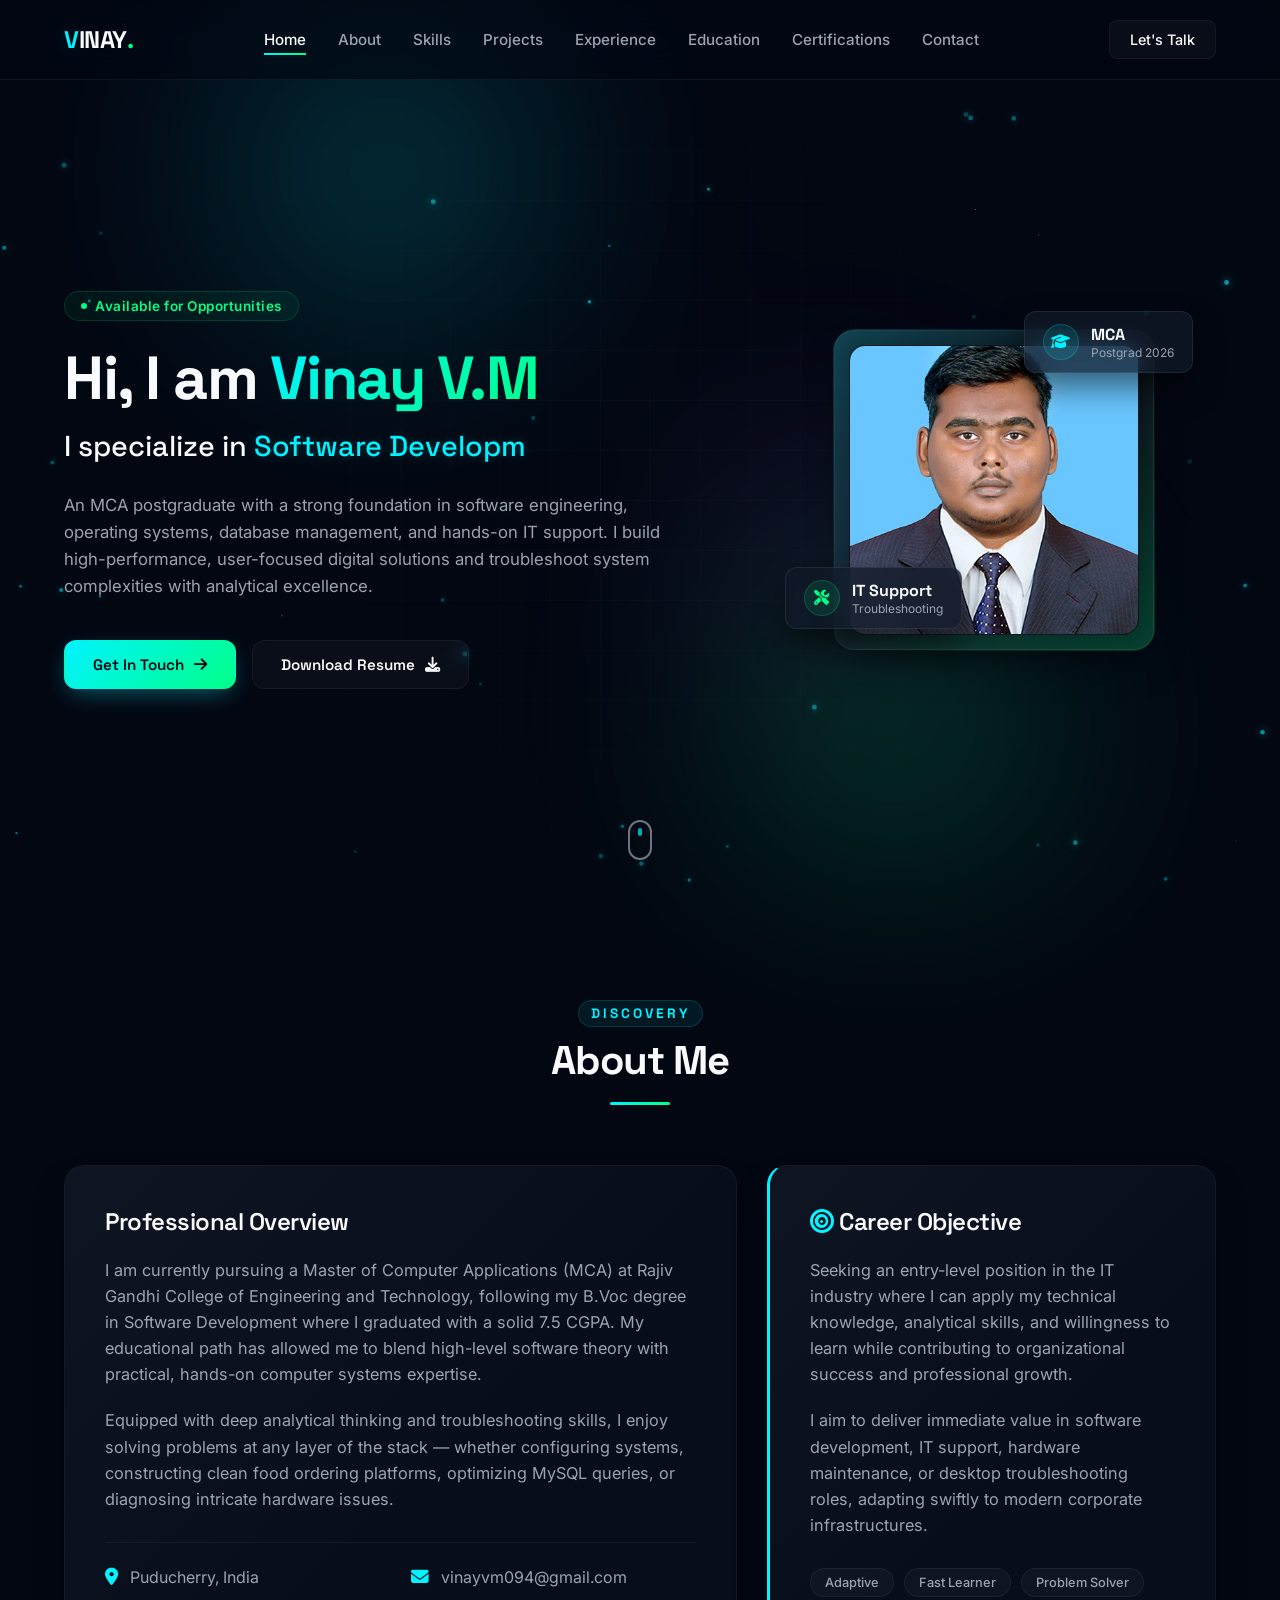
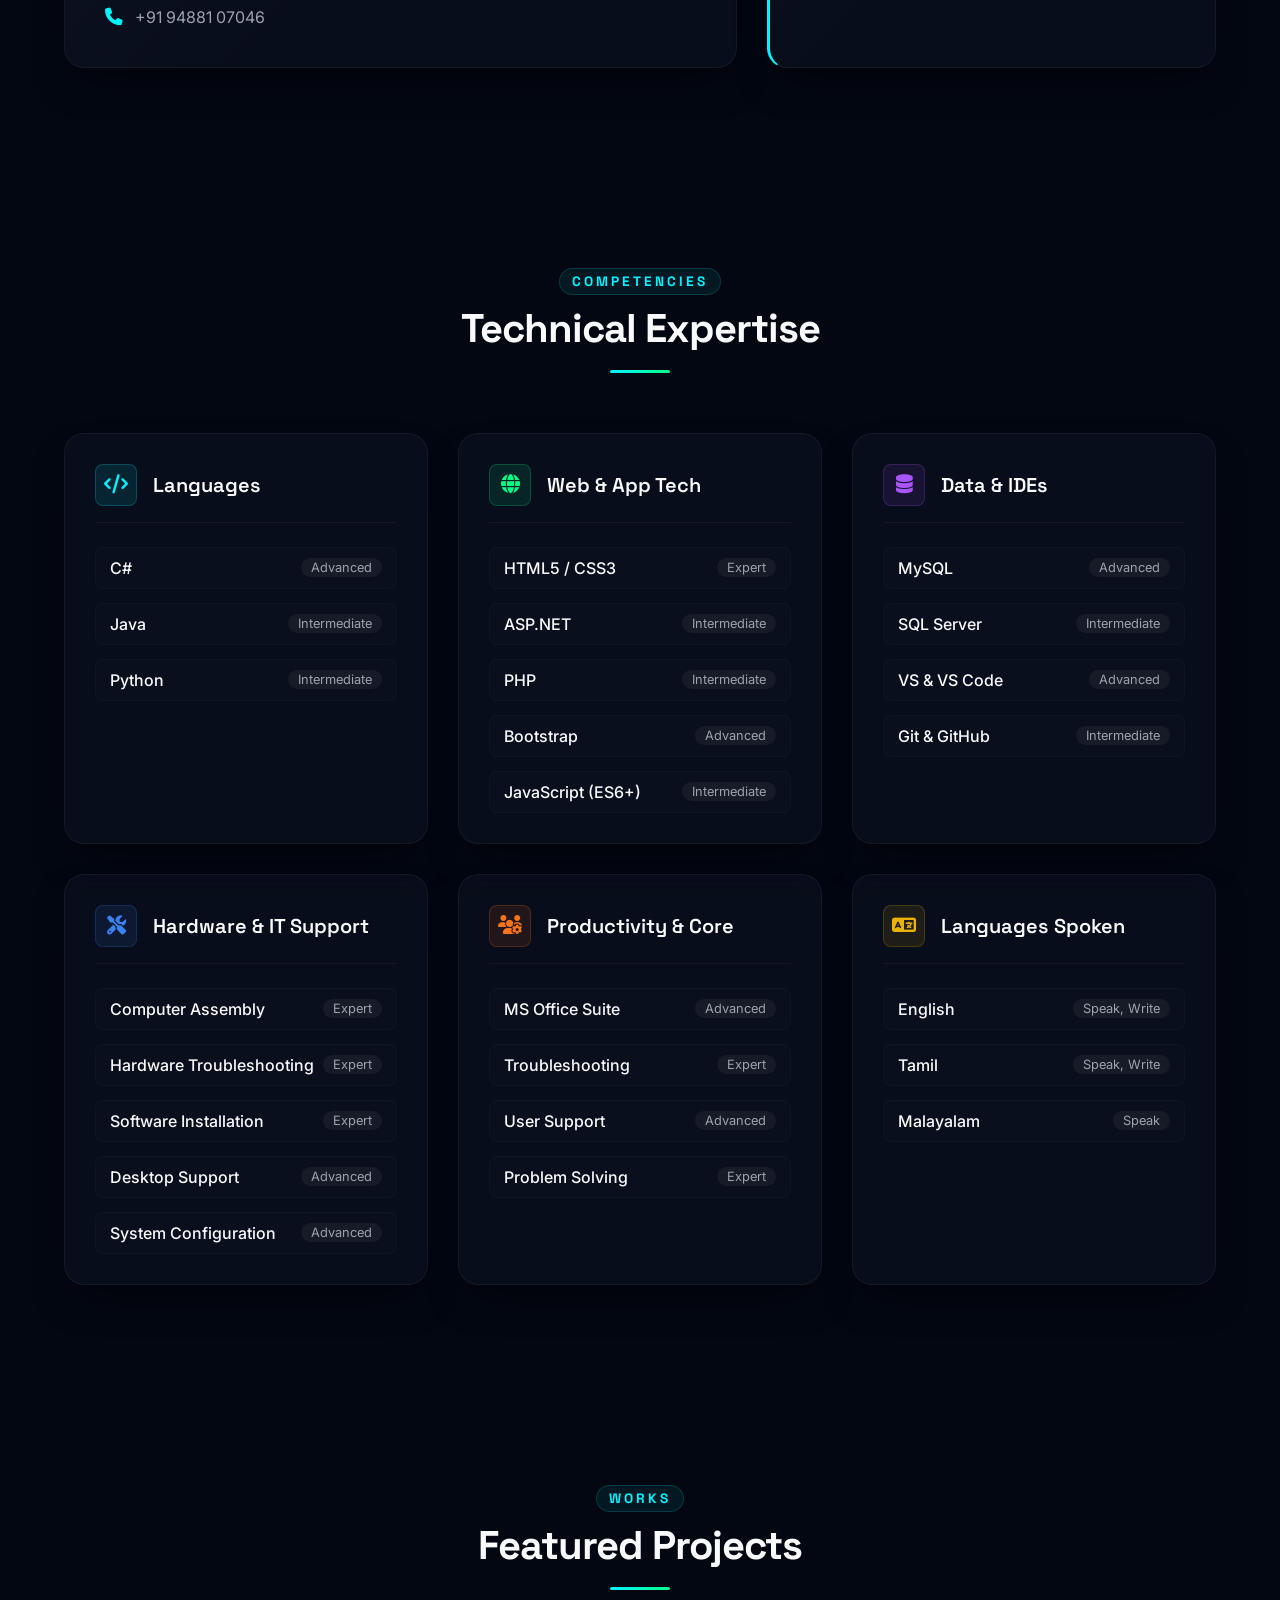
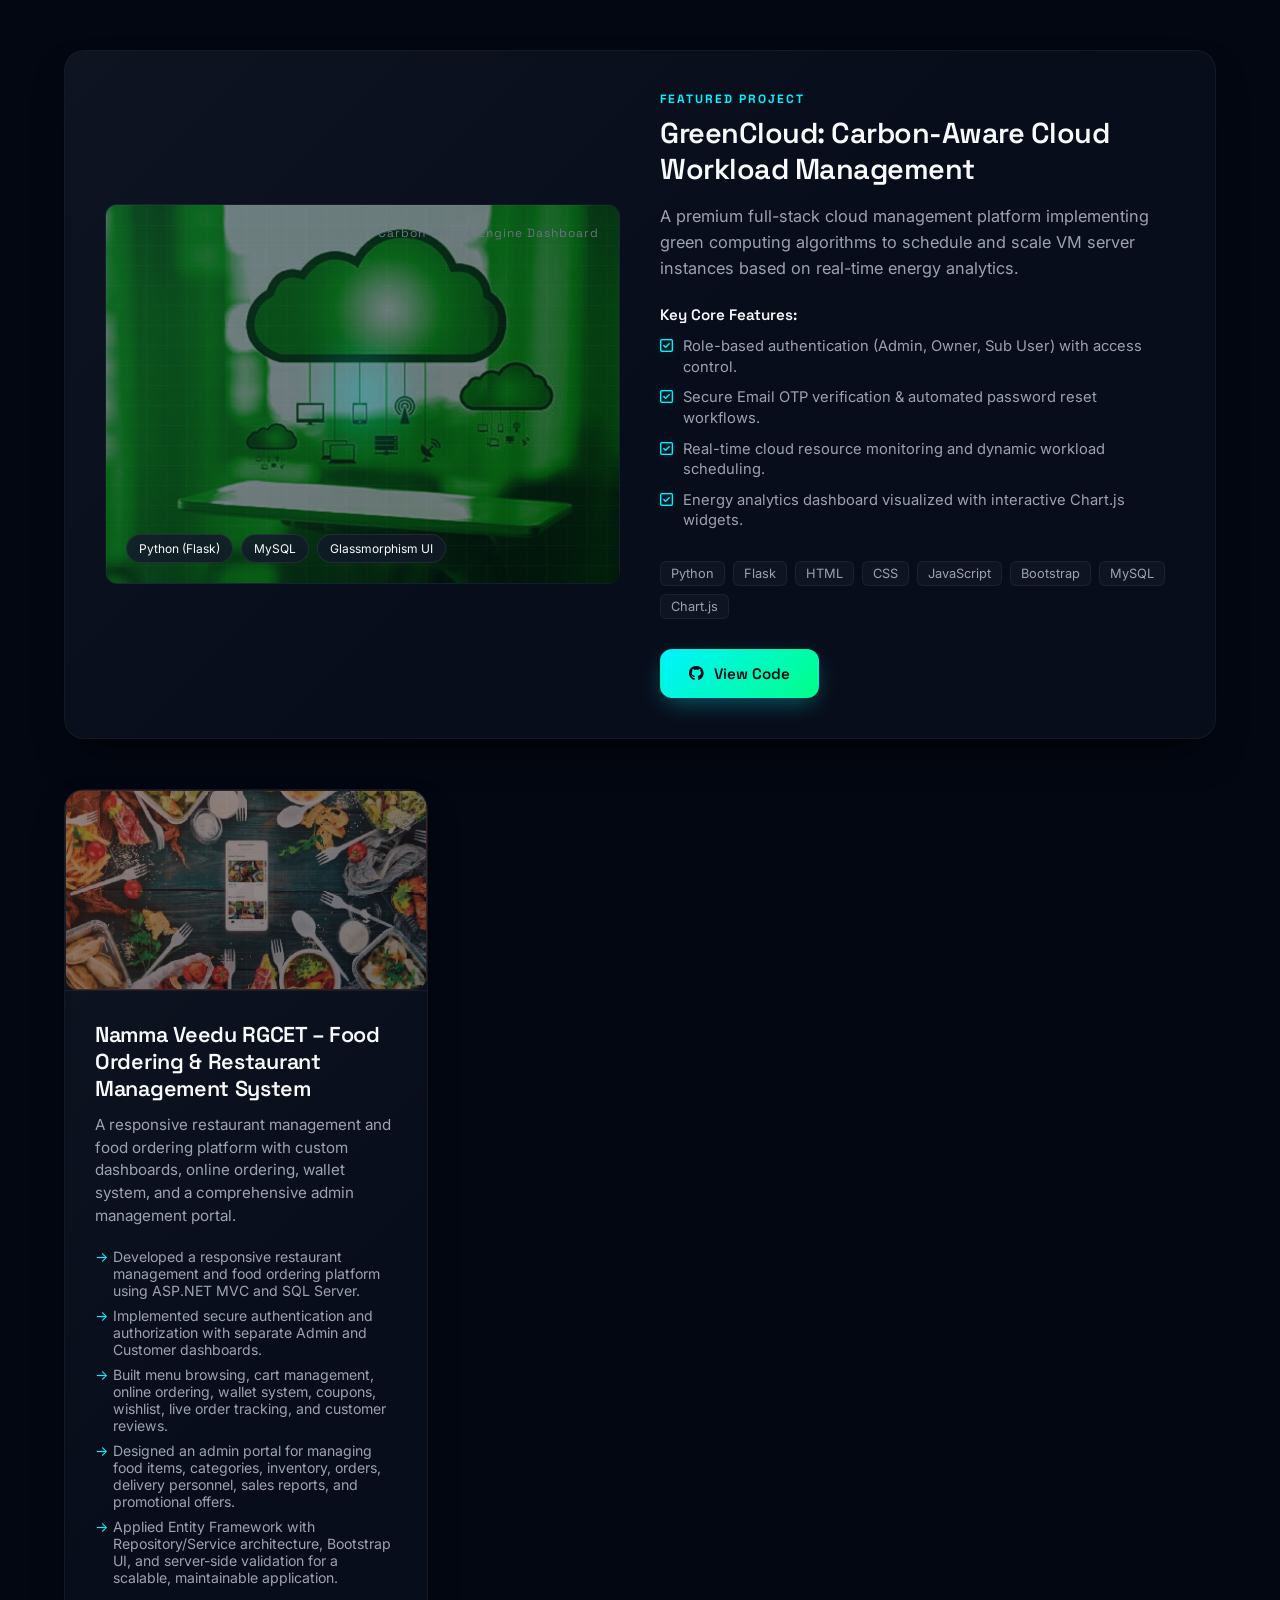
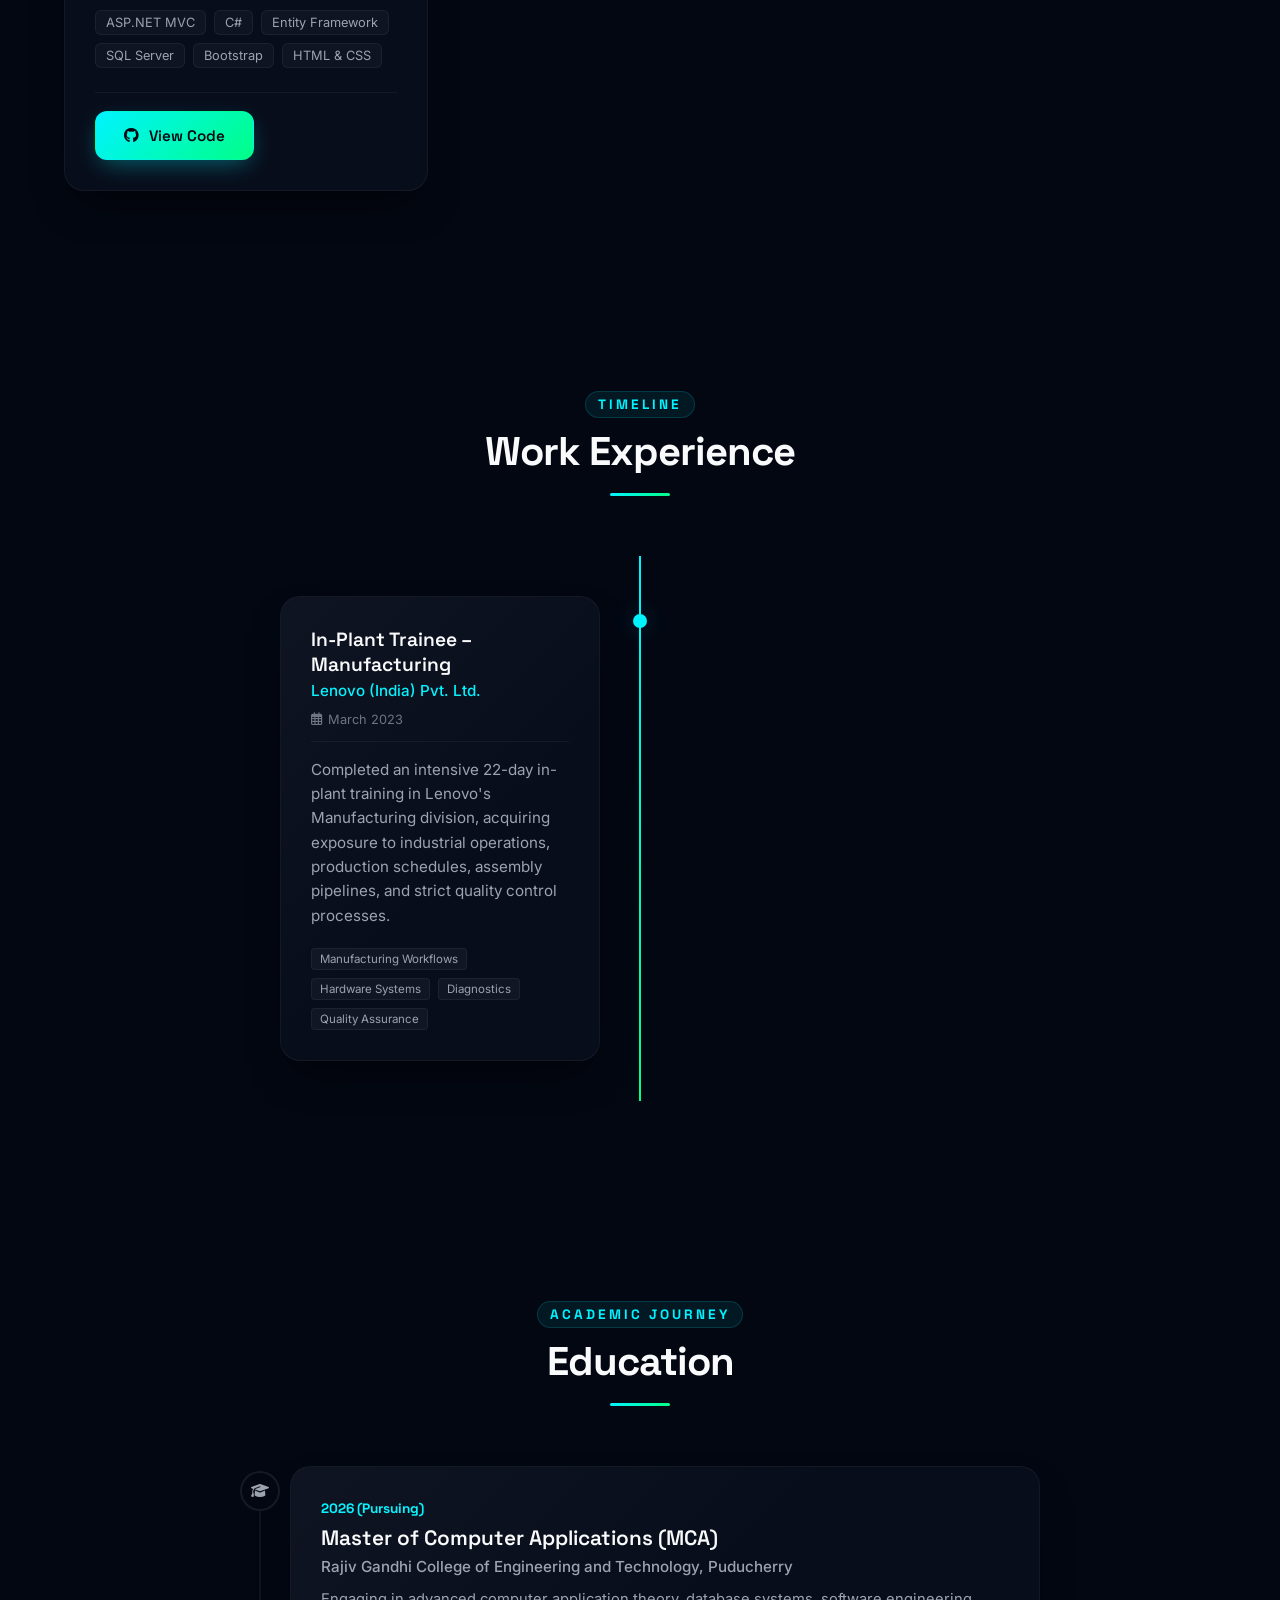
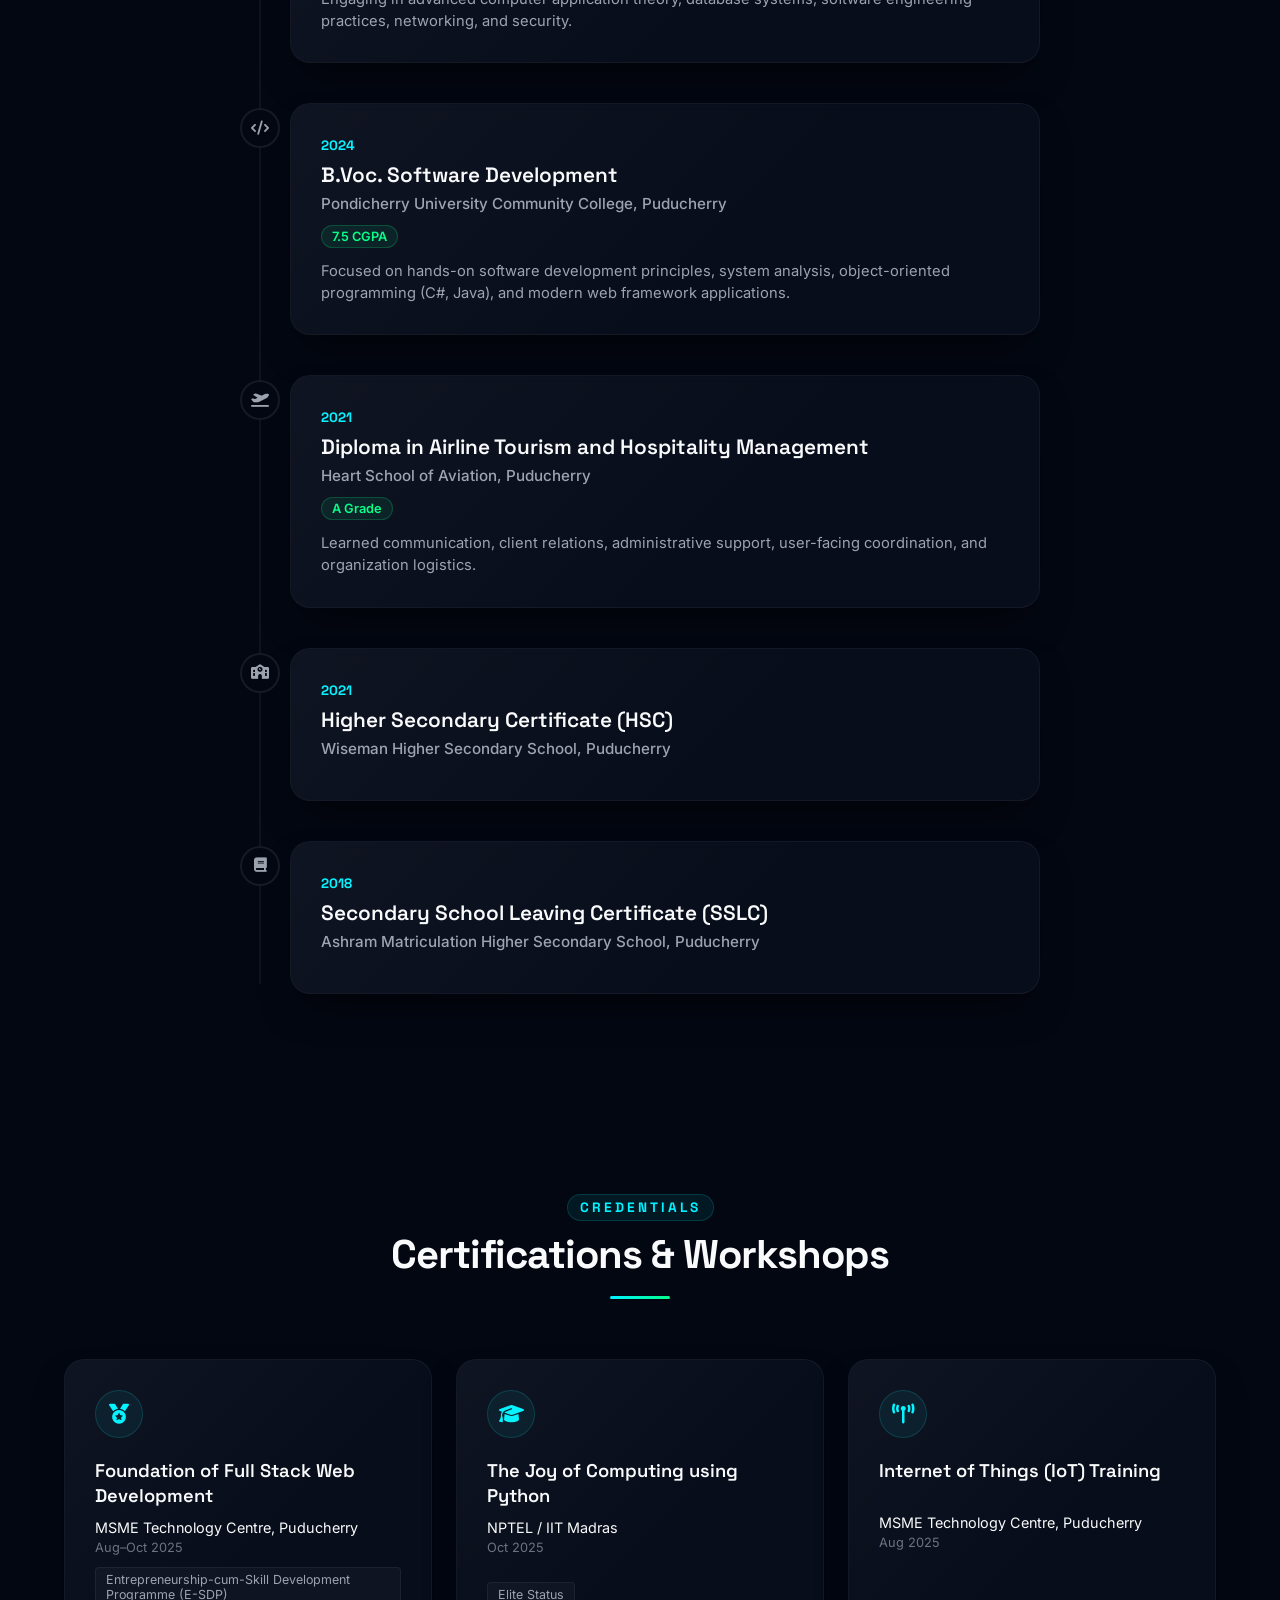
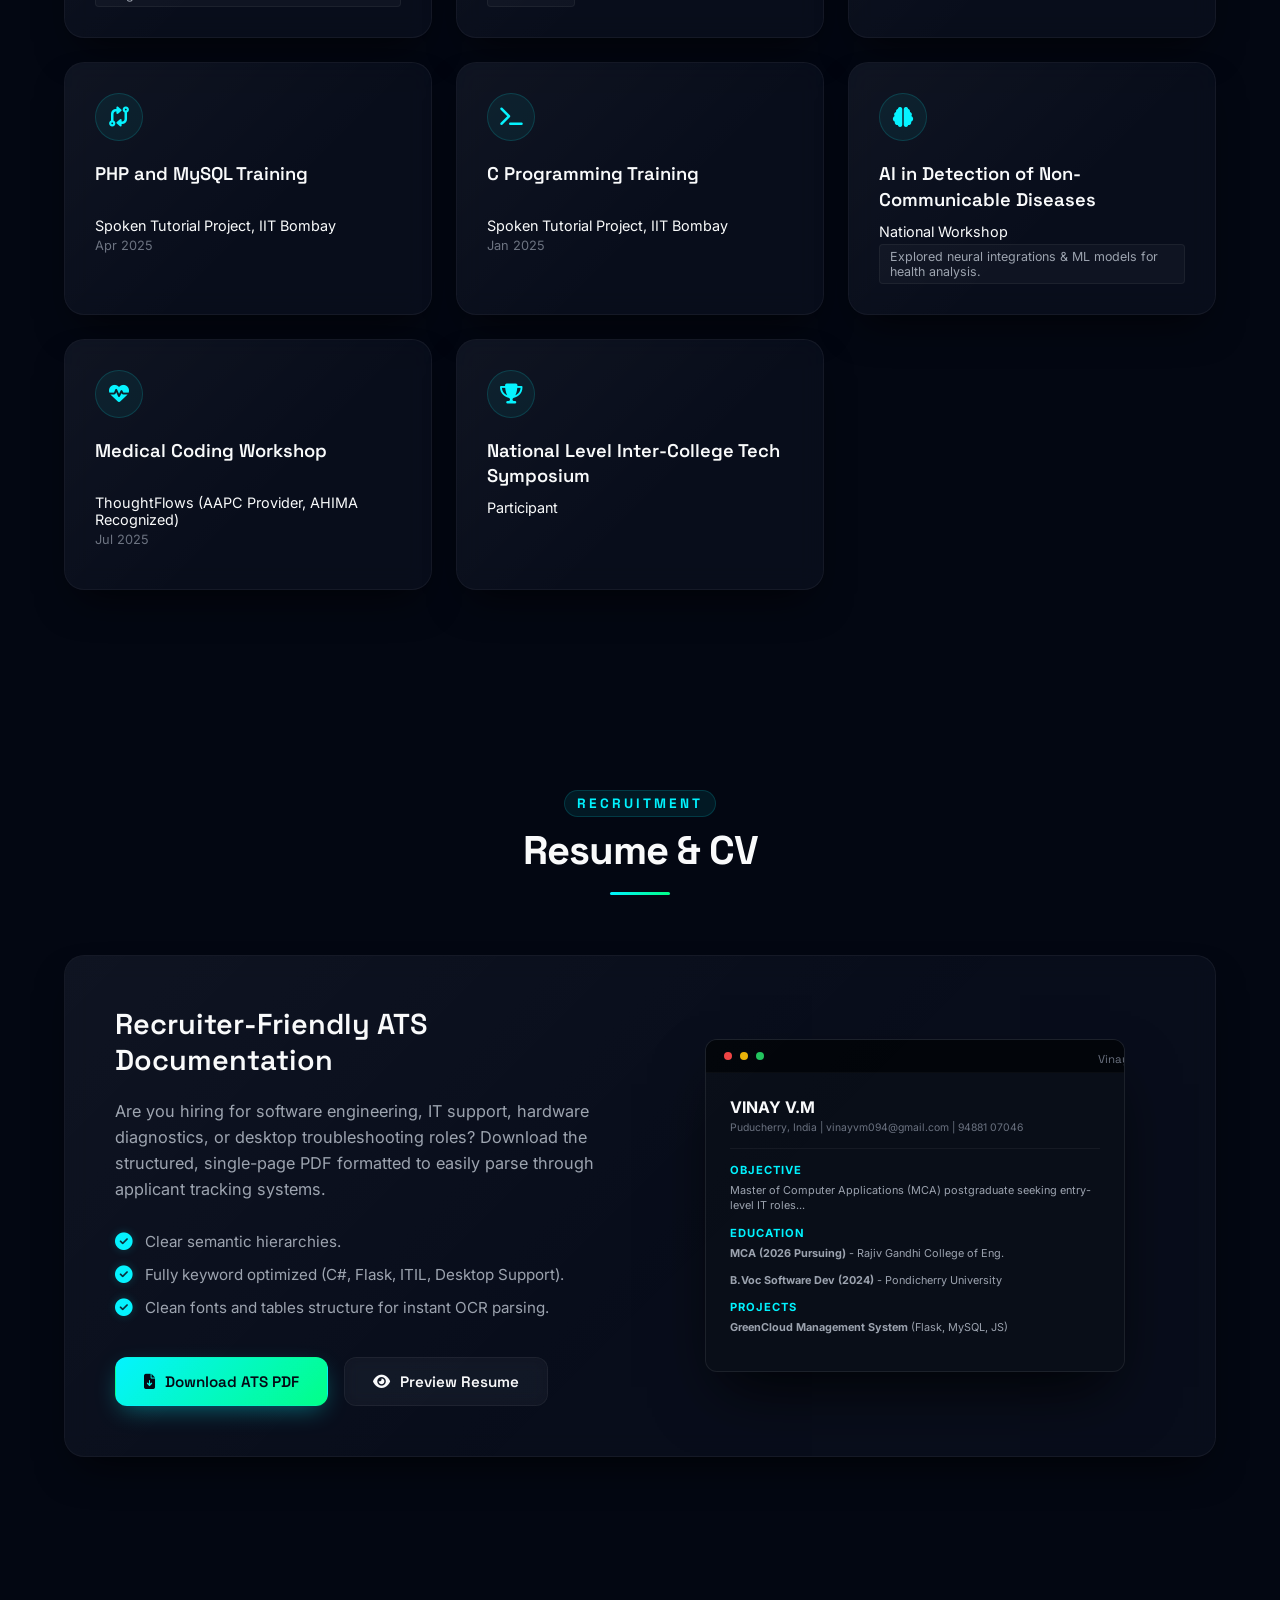
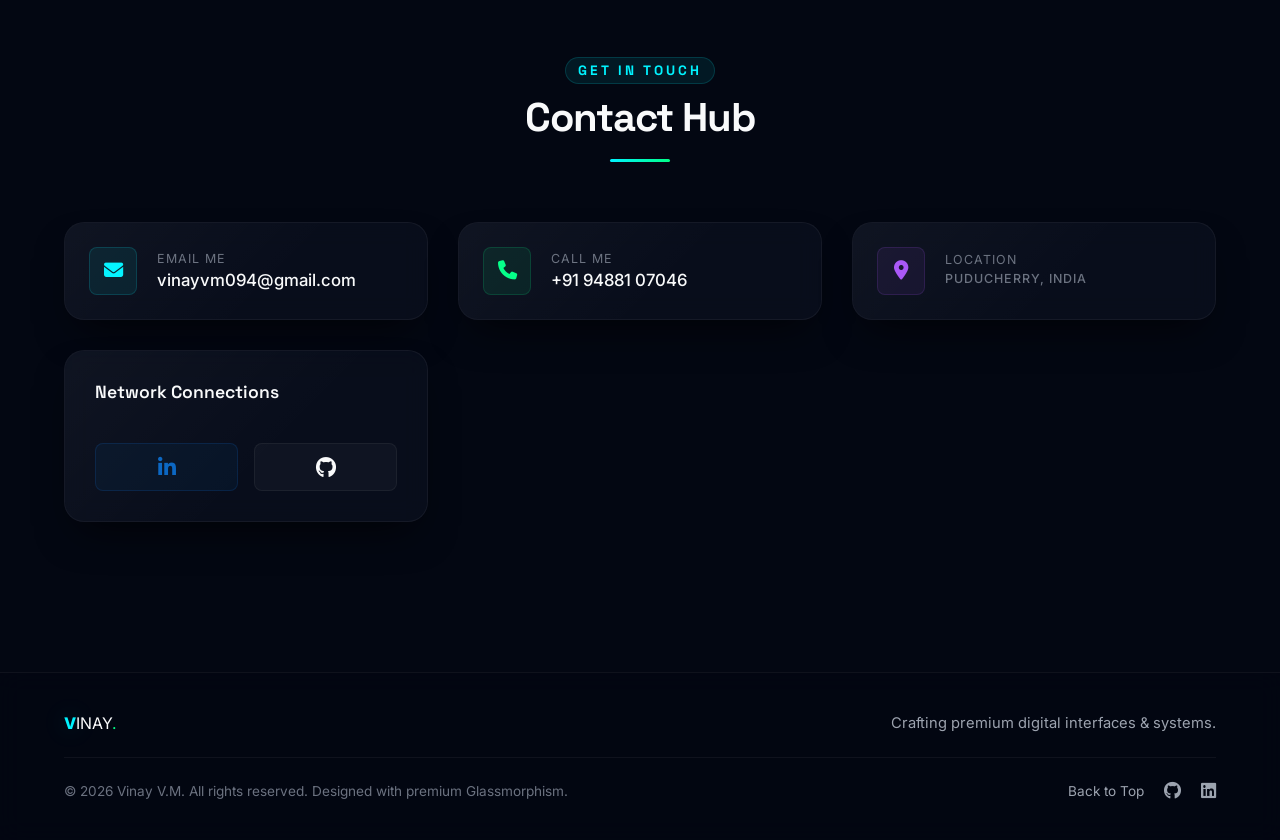
==== commit d2f929c1: "Updated portfolio" ====
--- a/index.html
+++ b/index.html
@@ -755,93 +755,50 @@
                     <div class="section-divider"></div>
                 </div>
 
-                <div class="contact-grid">
+                <div class="contact-grid reveal-item">
                     
-                    <!-- Contact Cards / Info -->
-                    <div class="contact-info-column reveal-item">
-                        
-                        <!-- Contact Card 1 -->
-                        <div class="contact-info-card glass-card" data-tilt>
-                            <div class="card-inner-glow"></div>
-                            <div class="contact-icon email-theme"><i class="fa-solid fa-envelope"></i></div>
-                            <div class="contact-details-text">
-                                <span>Email Me</span>
-                                <a href="mailto:vinayvm094@gmail.com" class="contact-link">vinayvm094@gmail.com</a>
-                            </div>
-                        </div>
-
-                        <!-- Contact Card 2 -->
-                        <div class="contact-info-card glass-card" data-tilt>
-                            <div class="card-inner-glow"></div>
-                            <div class="contact-icon phone-theme"><i class="fa-solid fa-phone"></i></div>
-                            <div class="contact-details-text">
-                                <span>Call Me</span>
-                                <a href="tel:+919488107046" class="contact-link">+91 94881 07046</a>
-                            </div>
-                        </div>
-
-                        <!-- Contact Card 3 -->
-                        <div class="contact-info-card glass-card" data-tilt>
-                            <div class="card-inner-glow"></div>
-                            <div class="contact-icon location-theme"><i class="fa-solid fa-location-dot"></i></div>
-                            <div class="contact-details-text">
-                                <span>Location</span>
-                                <span class="contact-plain-text">Puducherry, India</span>
-                            </div>
-                        </div>
-
-                        <!-- Contact Card 4 - Social Grid -->
-                        <div class="contact-info-card social-grid-card glass-card">
-                            <div class="card-inner-glow"></div>
-                            <h3>Network Connections</h3>
-                            <div class="social-links-grid">
-                                <a href="https://linkedin.com/in/vinay-v-m" target="_blank" class="social-network-btn linkedin btn-magnetic" aria-label="LinkedIn Profile">
-                                    <i class="fa-brands fa-linkedin-in"></i>
-                                </a>
-                                <a href="https://github.com/Lonelyboyvinay" target="_blank" class="social-network-btn github btn-magnetic" aria-label="GitHub Profile">
-                                    <i class="fa-brands fa-github"></i>
-                                </a>
-                            </div>
-                        </div>
-
-                    </div>
-
-                    <!-- Contact Form -->
-                    <div class="contact-form-column glass-card reveal-item">
-                        <div class="card-inner-glow"></div>
-                        <h3>Send a Direct Message</h3>
-                        
-                        <form id="portfolio-contact-form" class="glowing-form">
-                            <div class="form-row-double">
-                                <div class="input-wrapper">
-                                    <input type="text" id="form-name" required placeholder=" " class="form-input">
-                                    <label for="form-name" class="form-label">Full Name</label>
-                                    <span class="input-glow-line"></span>
-                                </div>
-                                <div class="input-wrapper">
-                                    <input type="email" id="form-email" required placeholder=" " class="form-input">
-                                    <label for="form-email" class="form-label">Email Address</label>
-                                    <span class="input-glow-line"></span>
-                                </div>
-                            </div>
-                            
-                            <div class="input-wrapper">
-                                <input type="text" id="form-subject" required placeholder=" " class="form-input">
-                                <label for="form-subject" class="form-label">Subject</label>
-                                <span class="input-glow-line"></span>
-                            </div>
-
-                            <div class="input-wrapper text-area-wrapper">
-                                <textarea id="form-message" required placeholder=" " class="form-input form-textarea"></textarea>
-                                <label for="form-message" class="form-label">Your Message</label>
-                                <span class="input-glow-line"></span>
-                            </div>
-
-                            <button type="submit" class="btn btn-primary btn-magnetic btn-submit-form" id="submit-btn">
-                                <span>Send Message</span> <i class="fa-regular fa-paper-plane"></i>
-                            </button>
-                            <div id="form-feedback" class="feedback-msg"></div>
-                        </form>
+                    <!-- Contact Card 1 -->
+                    <div class="contact-info-card glass-card" data-tilt>
+                        <div class="card-inner-glow"></div>
+                        <div class="contact-icon email-theme"><i class="fa-solid fa-envelope"></i></div>
+                        <div class="contact-details-text">
+                            <span>Email Me</span>
+                            <a href="mailto:vinayvm094@gmail.com" class="contact-link">vinayvm094@gmail.com</a>
+                        </div>
+                    </div>
+
+                    <!-- Contact Card 2 -->
+                    <div class="contact-info-card glass-card" data-tilt>
+                        <div class="card-inner-glow"></div>
+                        <div class="contact-icon phone-theme"><i class="fa-solid fa-phone"></i></div>
+                        <div class="contact-details-text">
+                            <span>Call Me</span>
+                            <a href="tel:+919488107046" class="contact-link">+91 94881 07046</a>
+                        </div>
+                    </div>
+
+                    <!-- Contact Card 3 -->
+                    <div class="contact-info-card glass-card" data-tilt>
+                        <div class="card-inner-glow"></div>
+                        <div class="contact-icon location-theme"><i class="fa-solid fa-location-dot"></i></div>
+                        <div class="contact-details-text">
+                            <span>Location</span>
+                            <span class="contact-plain-text">Puducherry, India</span>
+                        </div>
+                    </div>
+
+                    <!-- Contact Card 4 - Social Grid -->
+                    <div class="contact-info-card social-grid-card glass-card">
+                        <div class="card-inner-glow"></div>
+                        <h3>Network Connections</h3>
+                        <div class="social-links-grid">
+                            <a href="https://linkedin.com/in/vinay-v-m" target="_blank" class="social-network-btn linkedin btn-magnetic" aria-label="LinkedIn Profile">
+                                <i class="fa-brands fa-linkedin-in"></i>
+                            </a>
+                            <a href="https://github.com/Lonelyboyvinay" target="_blank" class="social-network-btn github btn-magnetic" aria-label="GitHub Profile">
+                                <i class="fa-brands fa-github"></i>
+                            </a>
+                        </div>
                     </div>
 
                 </div>
--- a/style.css
+++ b/style.css
@@ -1200,7 +1200,7 @@
 /* Secondary Projects Grid */
 .projects-grid {
     display: grid;
-    grid-template-columns: repeat(auto-fill, minmax(400px, 1fr));
+    grid-template-columns: repeat(auto-fill, minmax(290px, 1fr));
     gap: 30px;
 }
 
@@ -1684,8 +1684,10 @@
 /* --- CONTACT HUB SECTION --- */
 .contact-grid {
     display: grid;
-    grid-template-columns: 0.8fr 1.2fr;
-    gap: 40px;
+    grid-template-columns: repeat(auto-fit, minmax(280px, 1fr));
+    gap: 30px;
+    max-width: 1200px;
+    margin: 0 auto;
 }
 
 .contact-info-column {
@@ -2084,7 +2086,7 @@
         font-size: 1.6rem;
     }
 
-    .about-grid, .featured-project-grid, .resume-layout-grid, .contact-grid {
+    .about-grid, .featured-project-grid, .resume-layout-grid {
         grid-template-columns: 1fr;
         gap: 30px;
     }
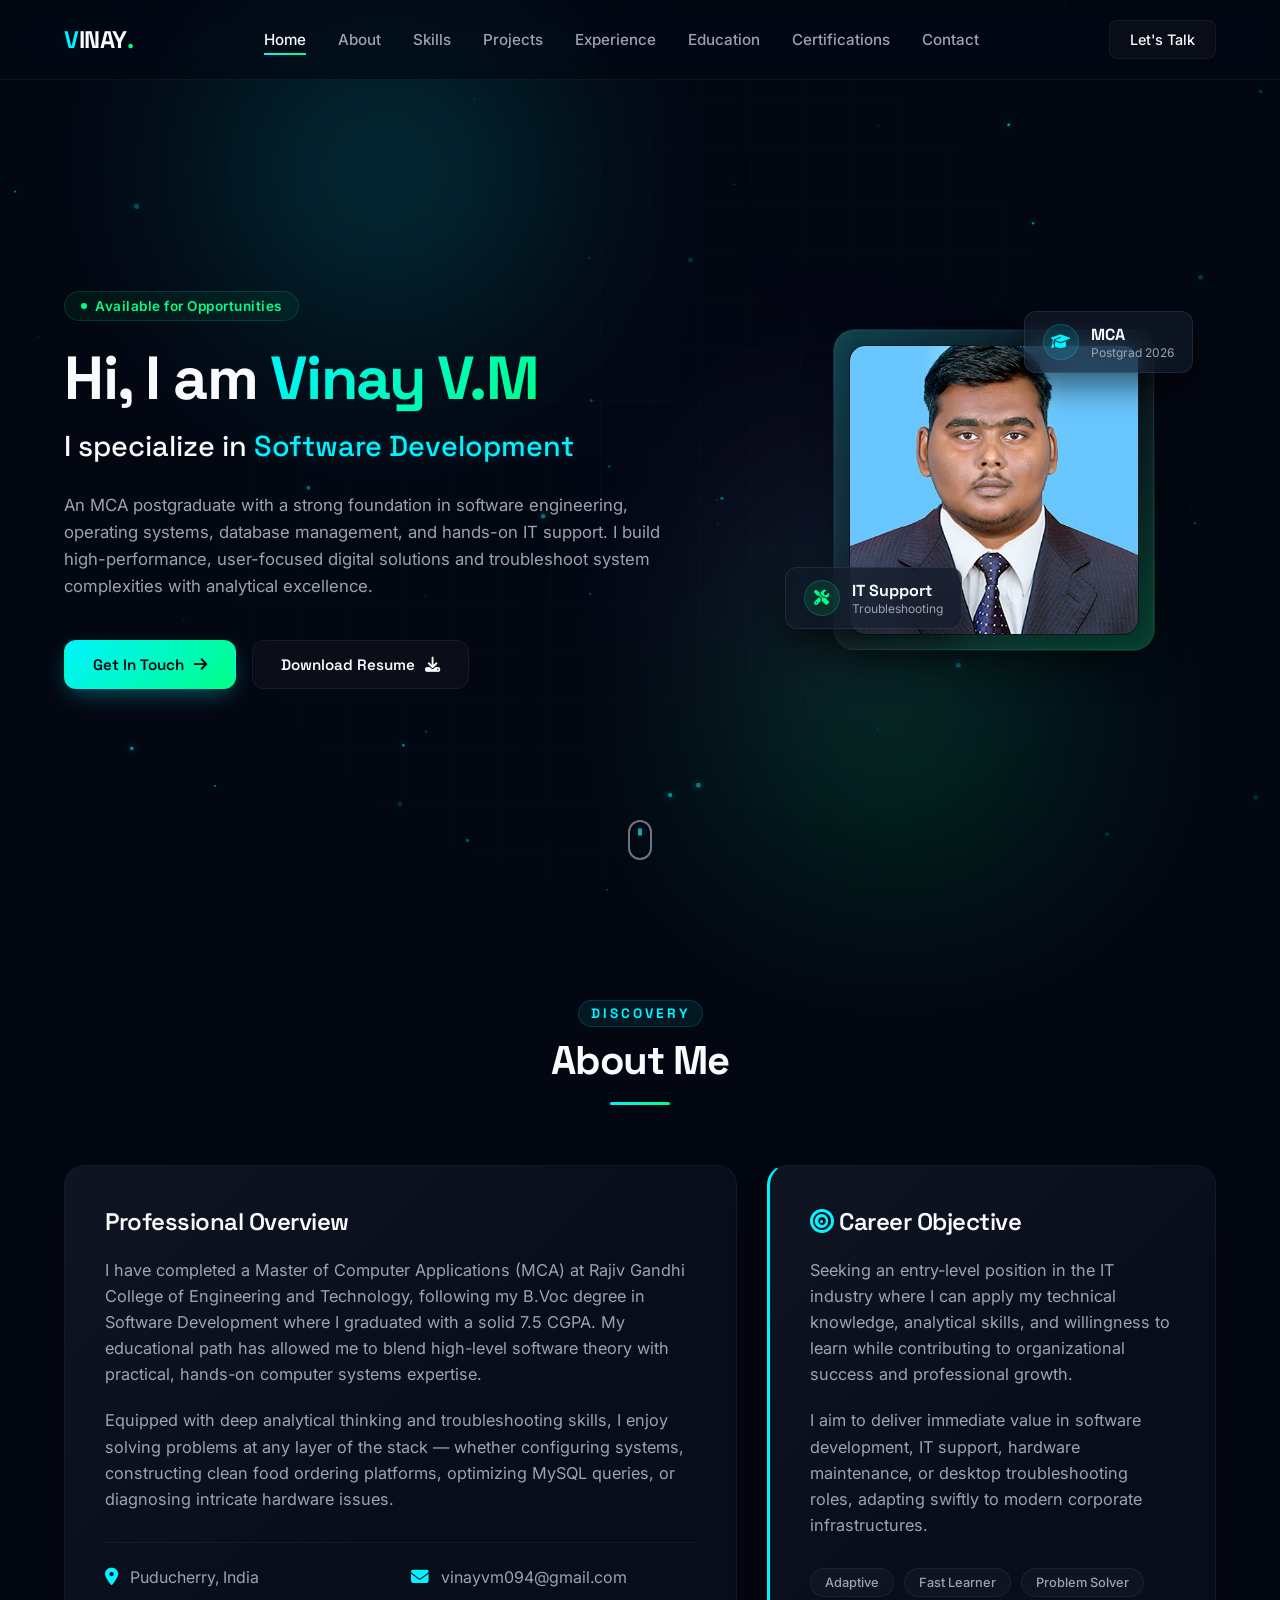
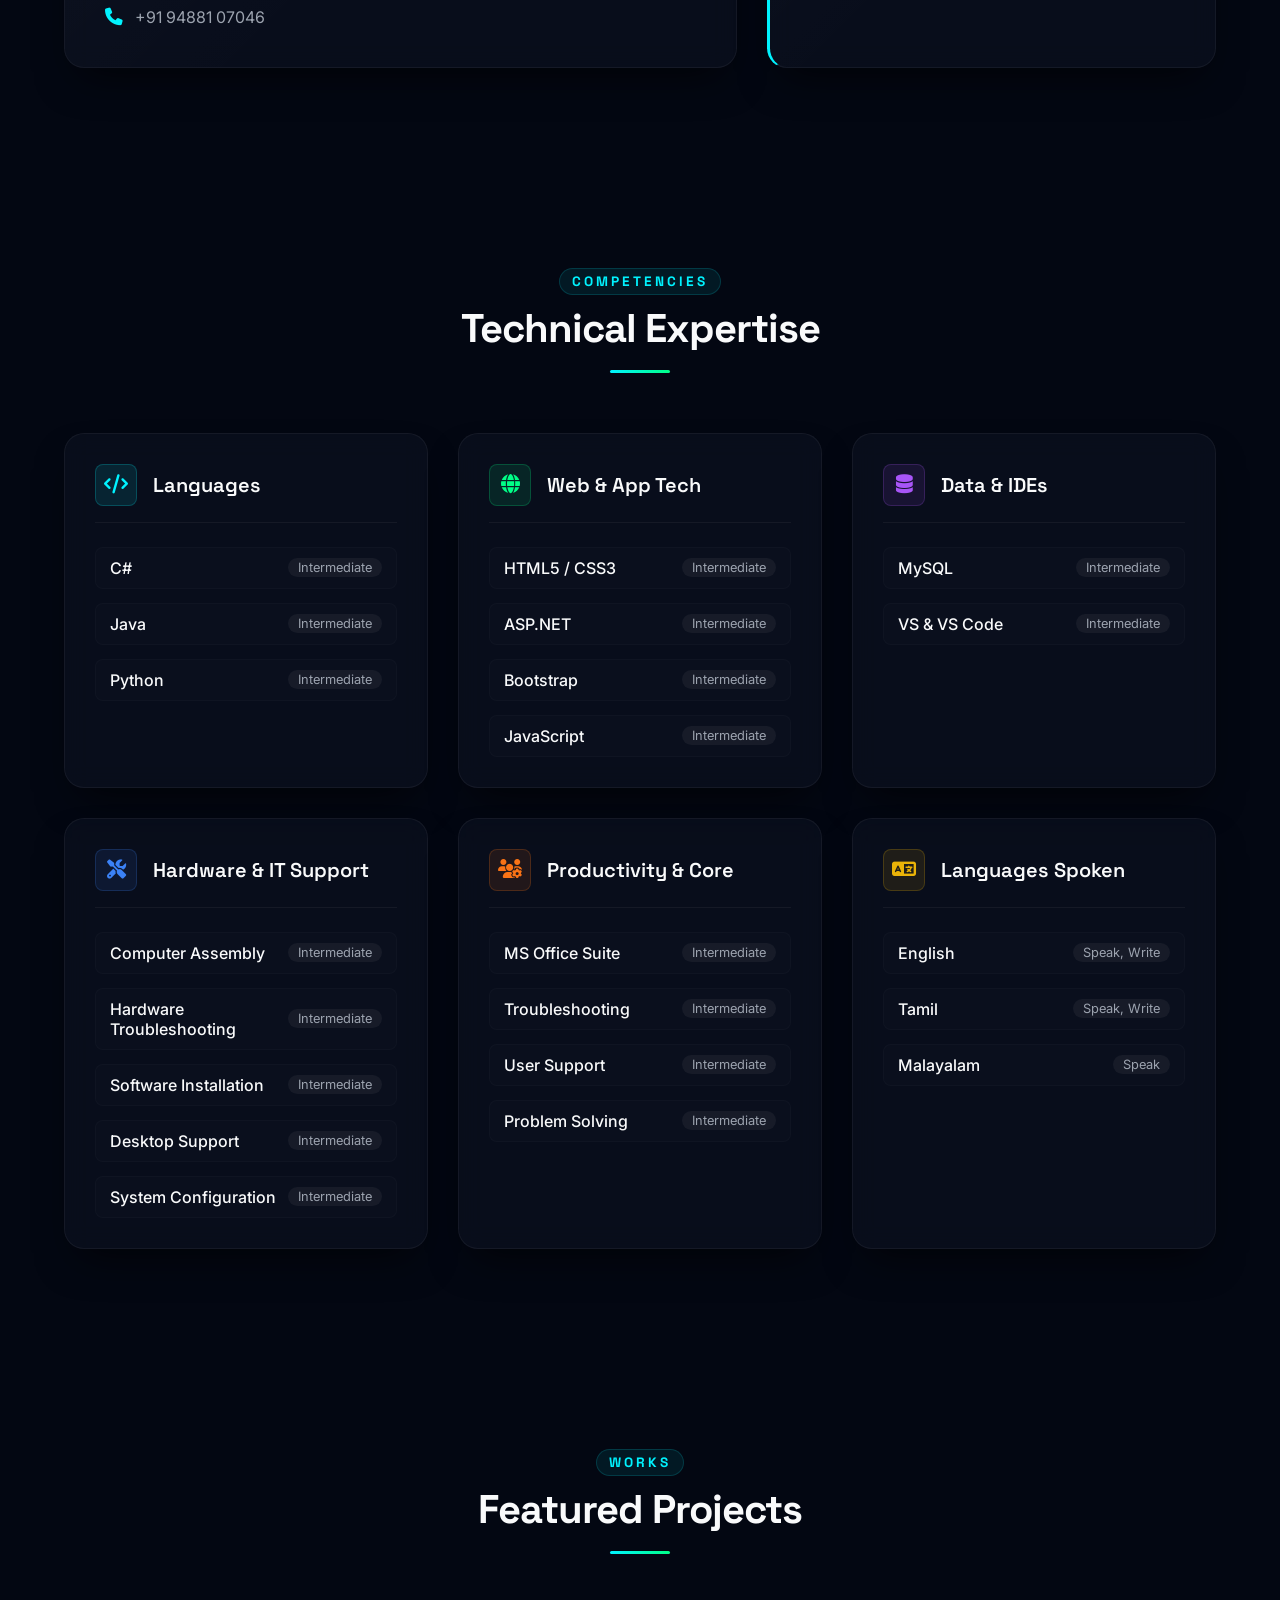
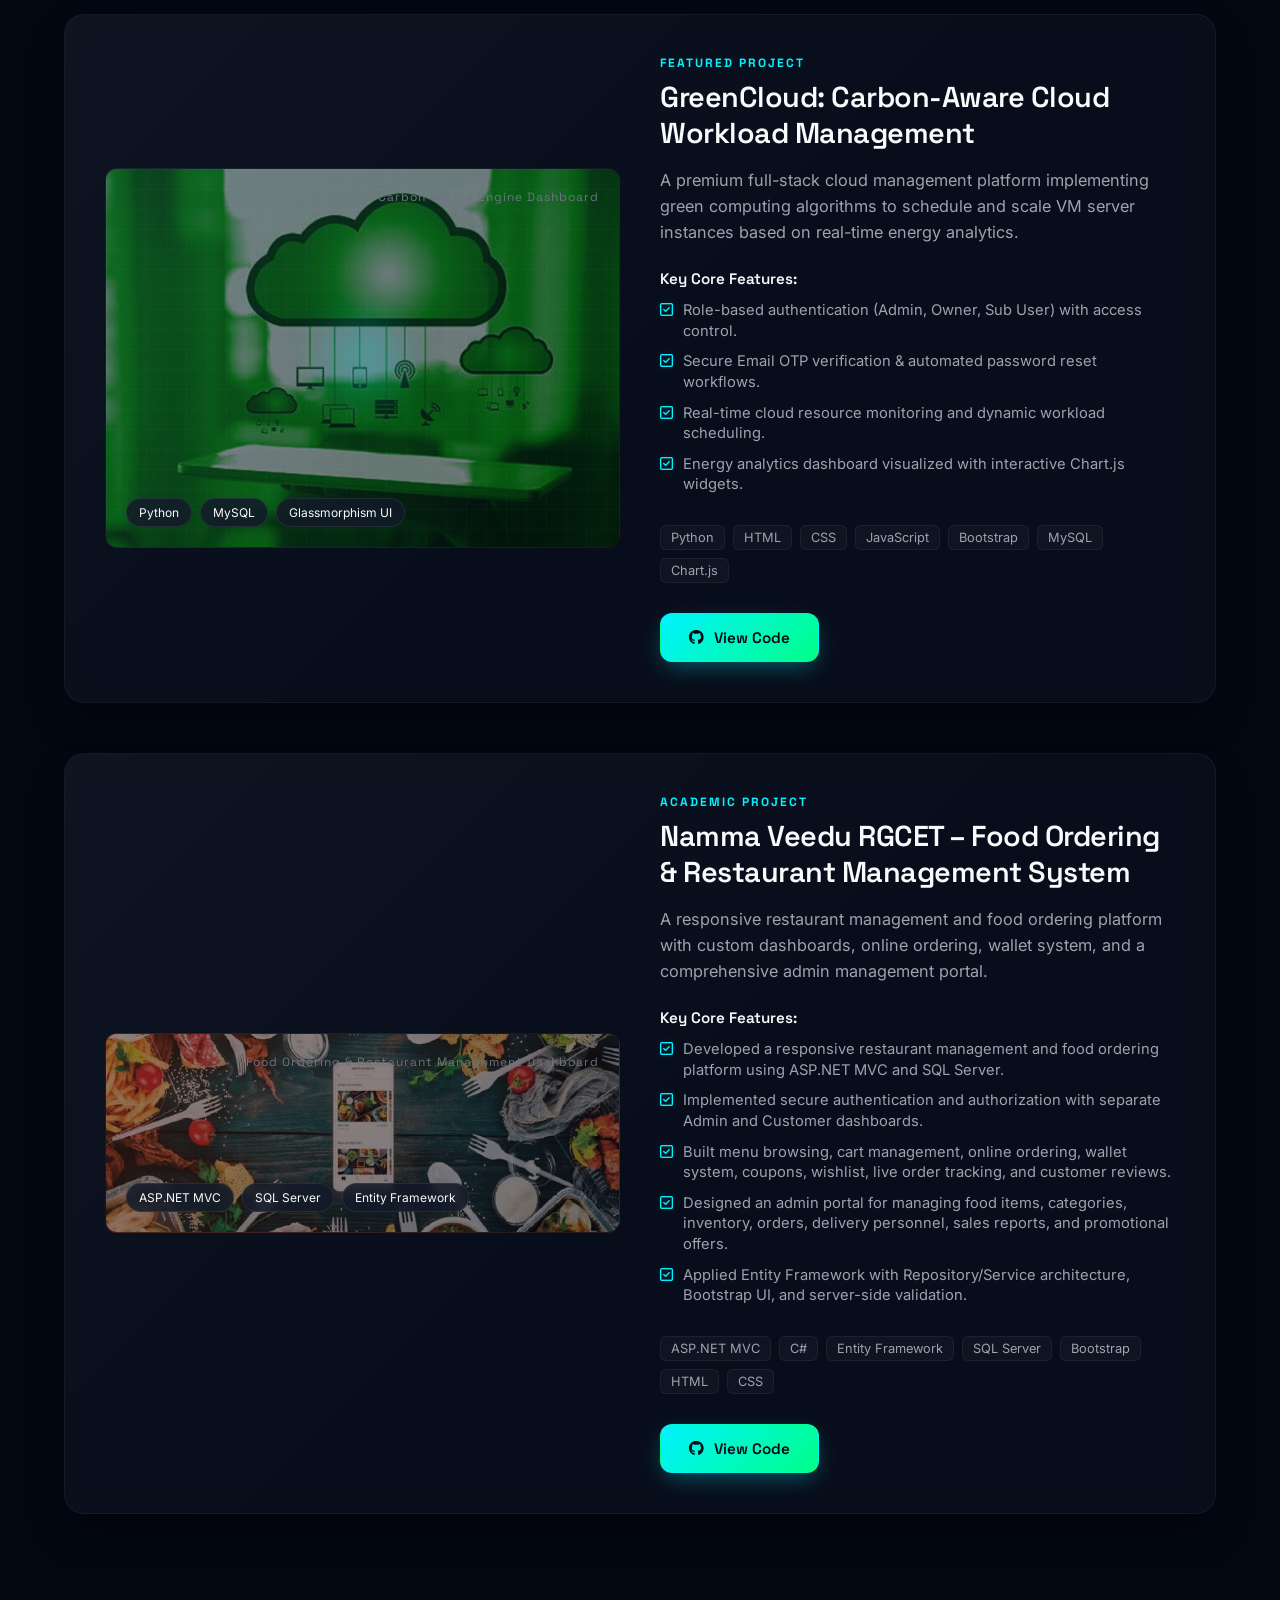
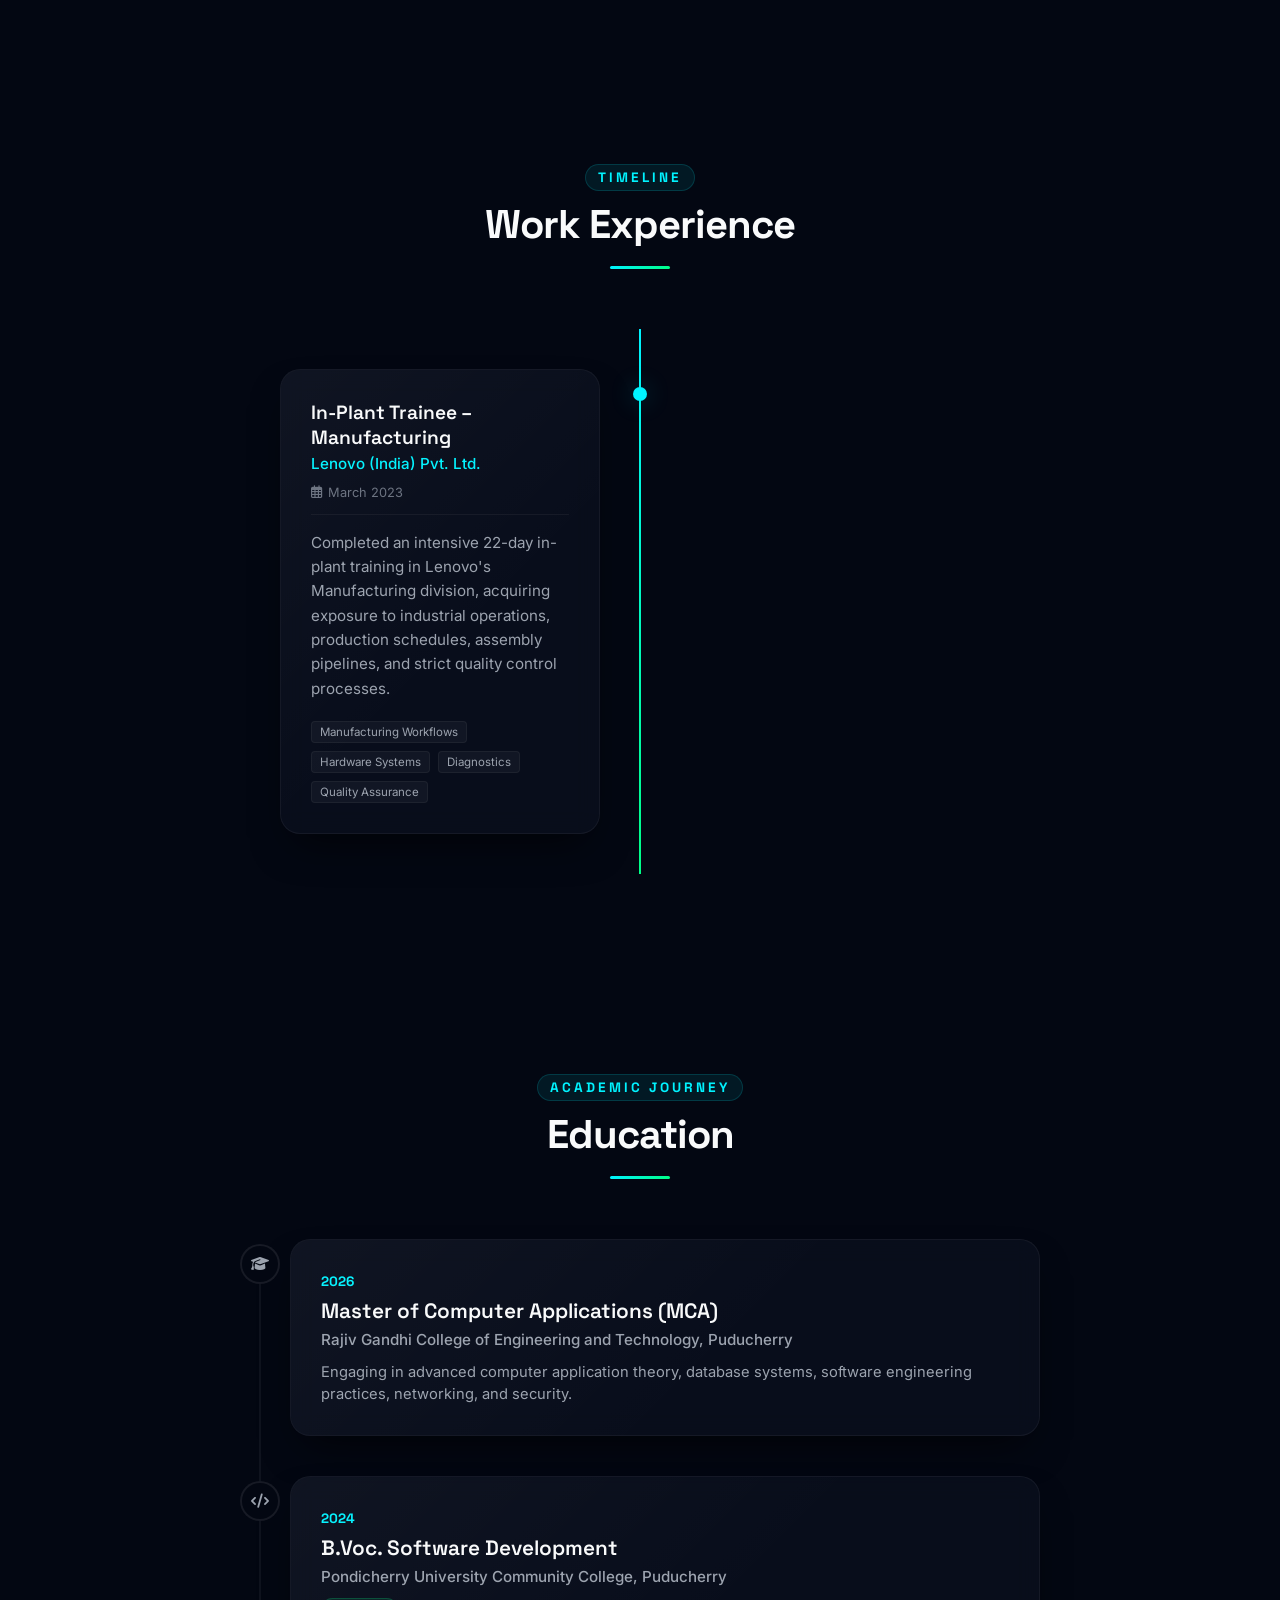
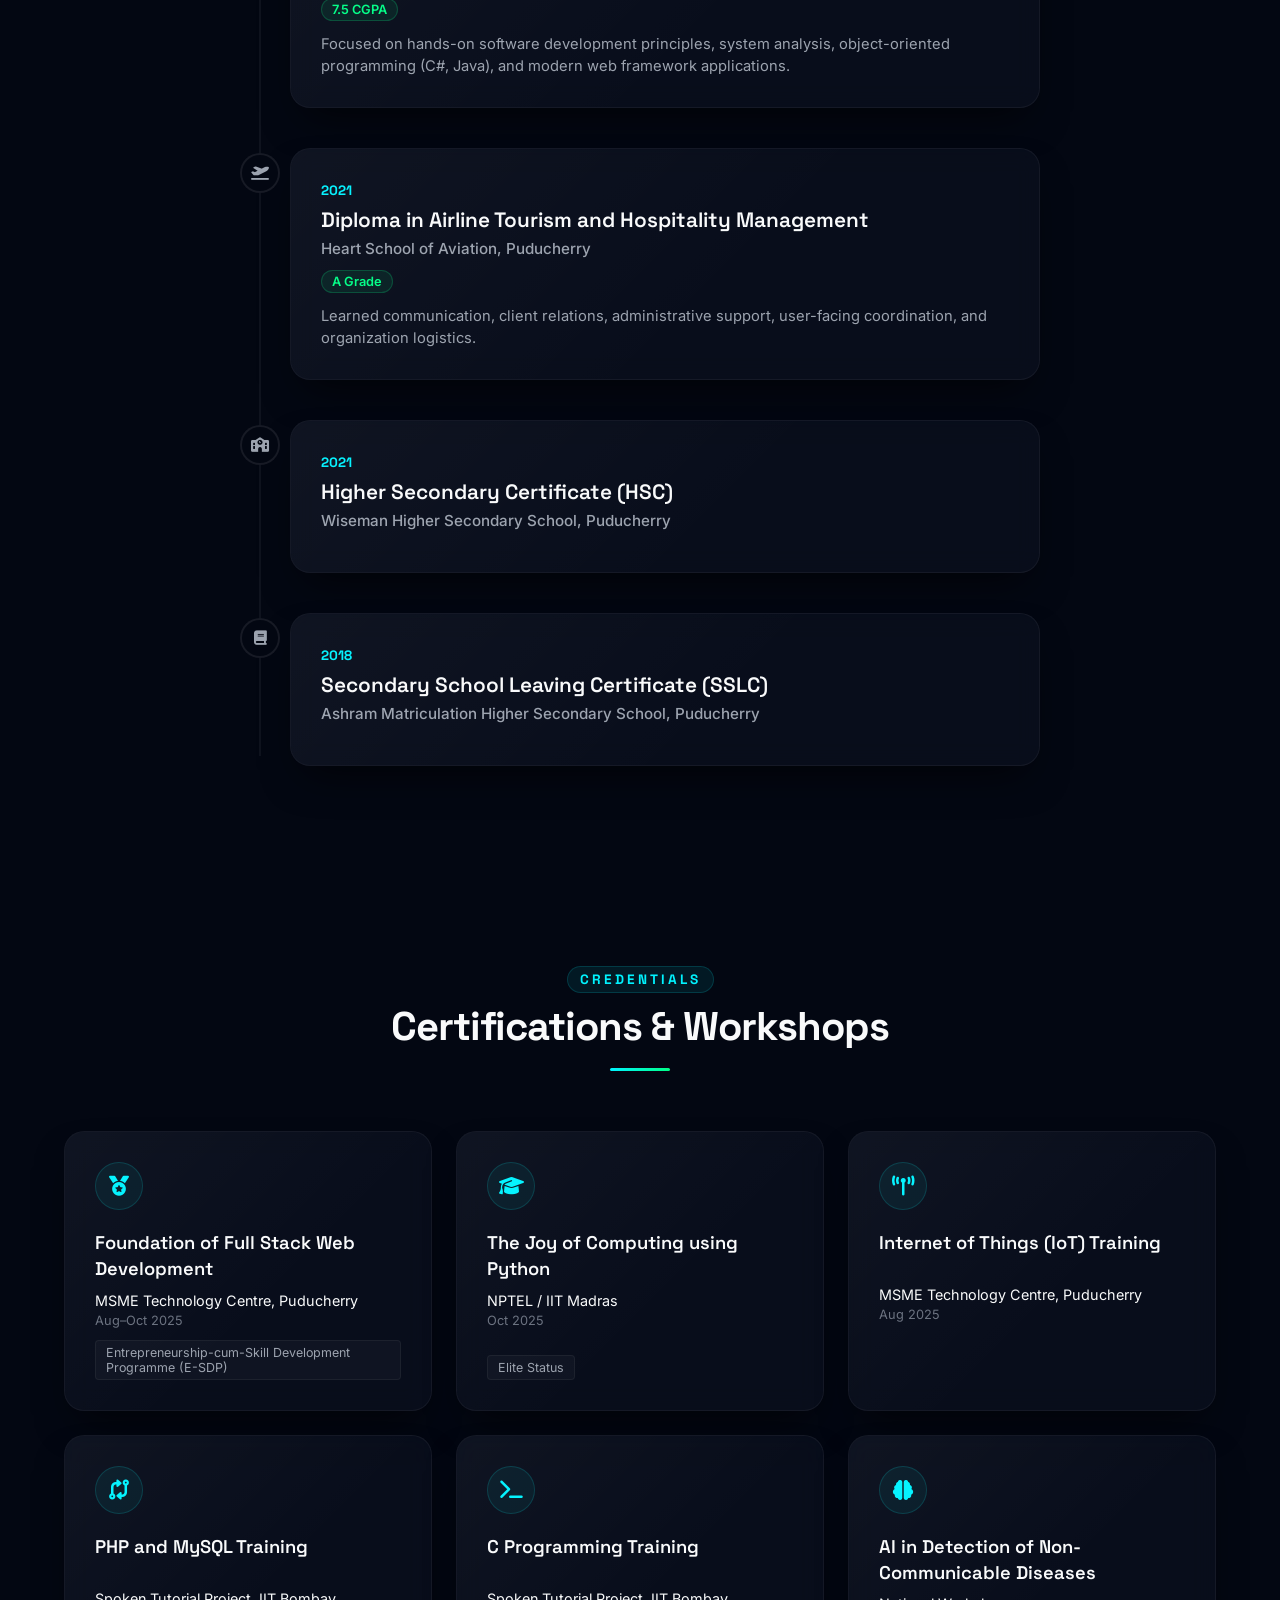
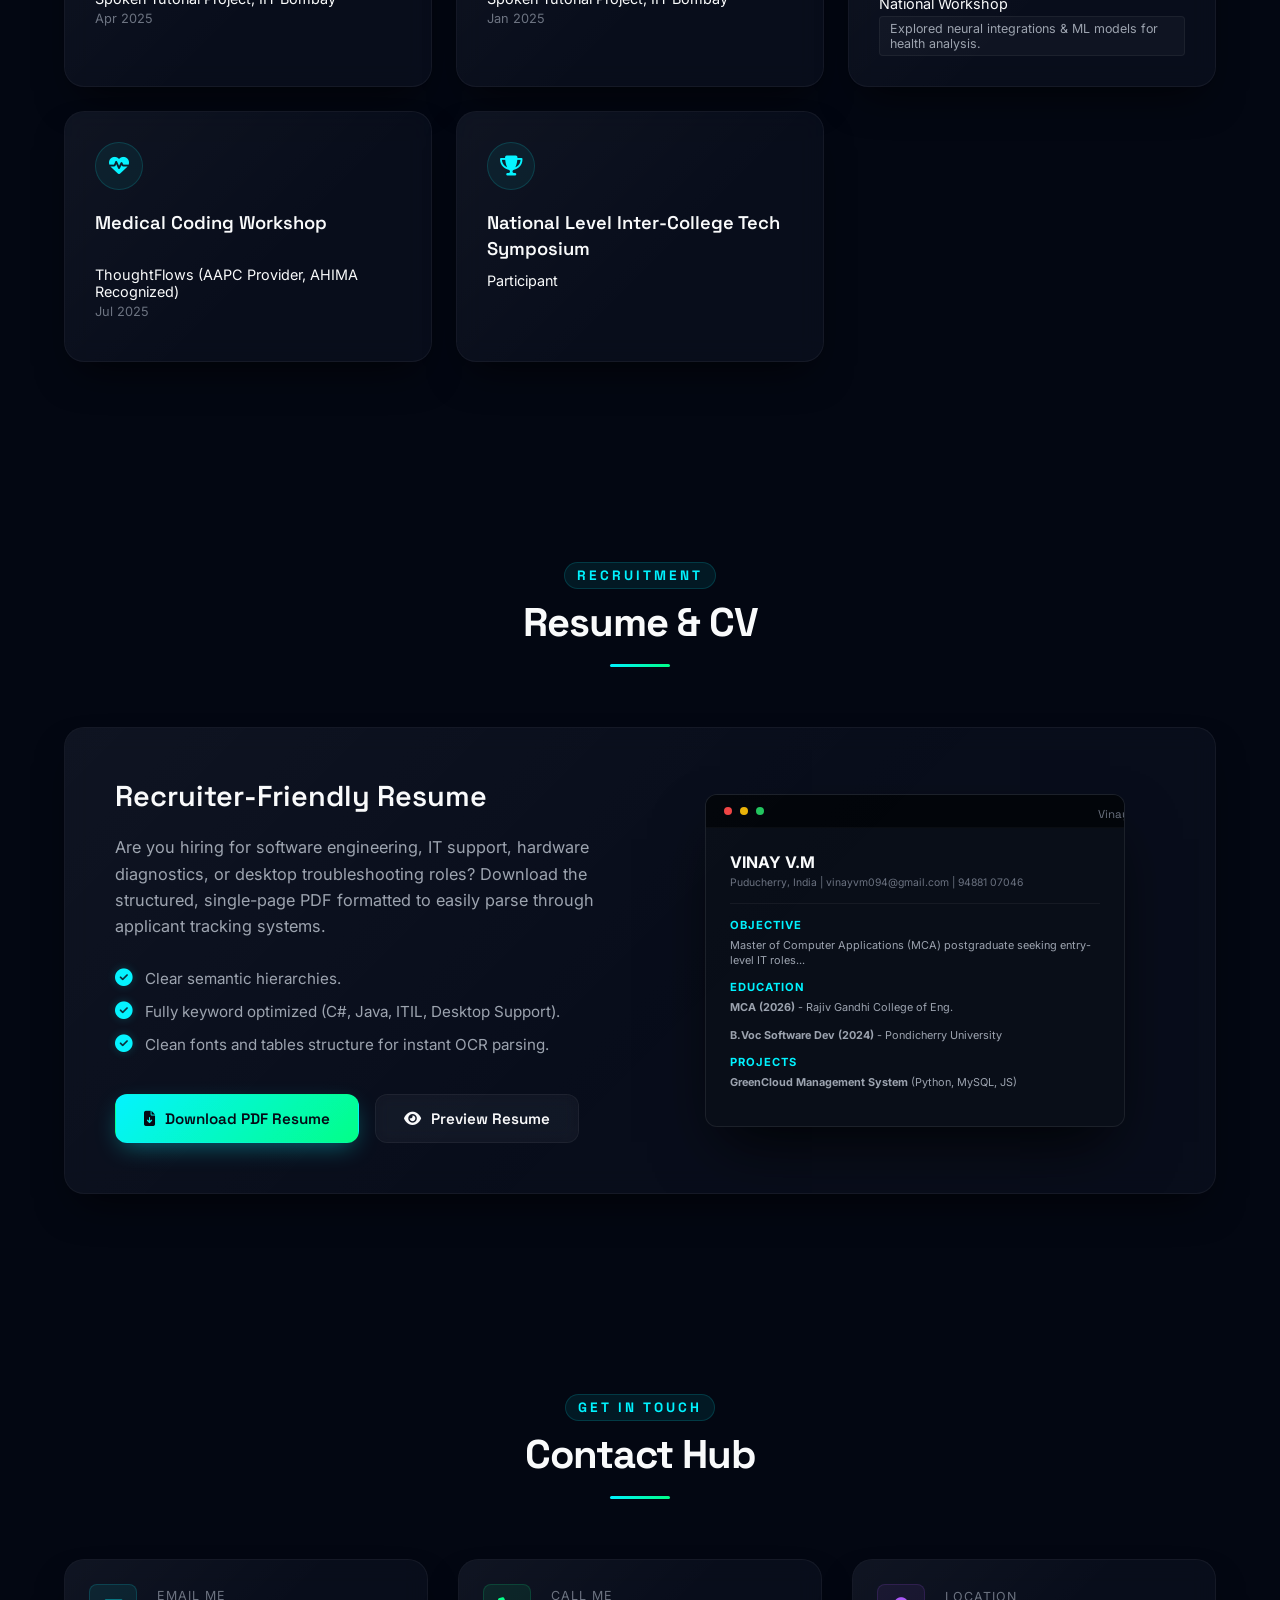
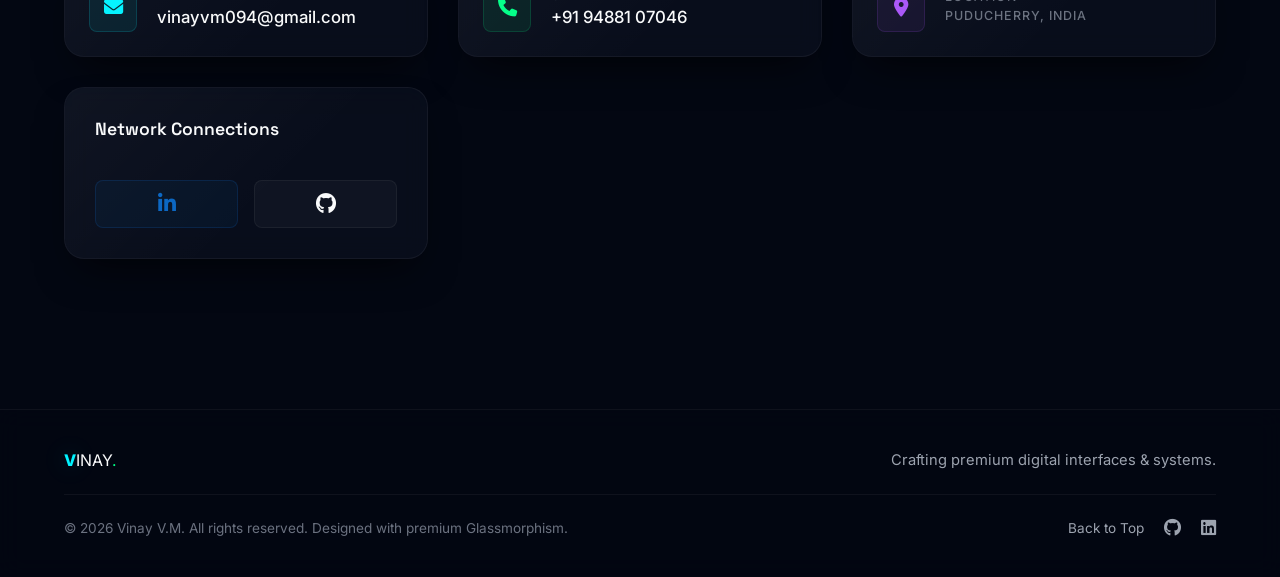
==== commit f4502ae9: "Updated portfolio" ====
--- a/index.html
+++ b/index.html
@@ -12,14 +12,14 @@
 
     <!-- Open Graph / Facebook -->
     <meta property="og:type" content="website">
-    <meta property="og:url" content="https://lonelyboyvinay.github.io/">
+    <meta property="og:url" content="https://vinayvm094-cyber.github.io/">
     <meta property="og:title" content="Vinay V.M | Personal Portfolio">
     <meta property="og:description" content="Explore the portfolio of Vinay V.M - Master of Computer Applications student and full-stack software engineer specialized in C#, Python, and IT support systems.">
     <meta property="og:image" content="assets/images/og-image.png">
 
     <!-- Twitter -->
     <meta property="twitter:card" content="summary_large_image">
-    <meta property="twitter:url" content="https://lonelyboyvinay.github.io/">
+    <meta property="twitter:url" content="https://vinayvm094-cyber.github.io/">
     <meta property="twitter:title" content="Vinay V.M | Personal Portfolio">
     <meta property="twitter:description" content="Explore the portfolio of Vinay V.M - Master of Computer Applications student and full-stack software engineer specialized in C#, Python, and IT support systems.">
     <meta property="twitter:image" content="assets/images/og-image.png">
@@ -75,7 +75,7 @@
         "addressCountry": "India"
       },
       "sameAs": [
-        "https://github.com/Lonelyboyvinay",
+        "https://github.com/vinayvm094-cyber",
         "https://linkedin.com/in/vinay-v-m"
       ]
     }
@@ -229,7 +229,7 @@
                         <div class="card-inner-glow"></div>
                         <h3>Professional Overview</h3>
                         <p>
-                            I am currently pursuing a Master of Computer Applications (MCA) at Rajiv Gandhi College of Engineering and Technology, following my B.Voc degree in Software Development where I graduated with a solid 7.5 CGPA. My educational path has allowed me to blend high-level software theory with practical, hands-on computer systems expertise.
+                            I have completed a Master of Computer Applications (MCA) at Rajiv Gandhi College of Engineering and Technology, following my B.Voc degree in Software Development where I graduated with a solid 7.5 CGPA. My educational path has allowed me to blend high-level software theory with practical, hands-on computer systems expertise.
                         </p>
                         <p>
                             Equipped with deep analytical thinking and troubleshooting skills, I enjoy solving problems at any layer of the stack — whether configuring systems, constructing clean food ordering platforms, optimizing MySQL queries, or diagnosing intricate hardware issues.
@@ -289,7 +289,7 @@
                             <h3>Languages</h3>
                         </div>
                         <ul class="skills-list">
-                            <li><span class="skill-name">C#</span><span class="skill-level">Advanced</span></li>
+                            <li><span class="skill-name">C#</span><span class="skill-level">Intermediate</span></li>
                             <li><span class="skill-name">Java</span><span class="skill-level">Intermediate</span></li>
                             <li><span class="skill-name">Python</span><span class="skill-level">Intermediate</span></li>
                         </ul>
@@ -302,11 +302,10 @@
                             <h3>Web & App Tech</h3>
                         </div>
                         <ul class="skills-list">
-                            <li><span class="skill-name">HTML5 / CSS3</span><span class="skill-level">Expert</span></li>
+                            <li><span class="skill-name">HTML5 / CSS3</span><span class="skill-level">Intermediate</span></li>
                             <li><span class="skill-name">ASP.NET</span><span class="skill-level">Intermediate</span></li>
-                            <li><span class="skill-name">PHP</span><span class="skill-level">Intermediate</span></li>
-                            <li><span class="skill-name">Bootstrap</span><span class="skill-level">Advanced</span></li>
-                            <li><span class="skill-name">JavaScript (ES6+)</span><span class="skill-level">Intermediate</span></li>
+                            <li><span class="skill-name">Bootstrap</span><span class="skill-level">Intermediate</span></li>
+                            <li><span class="skill-name">JavaScript</span><span class="skill-level">Intermediate</span></li>
                         </ul>
                     </div>
 
@@ -317,10 +316,8 @@
                             <h3>Data & IDEs</h3>
                         </div>
                         <ul class="skills-list">
-                            <li><span class="skill-name">MySQL</span><span class="skill-level">Advanced</span></li>
-                            <li><span class="skill-name">SQL Server</span><span class="skill-level">Intermediate</span></li>
-                            <li><span class="skill-name">VS & VS Code</span><span class="skill-level">Advanced</span></li>
-                            <li><span class="skill-name">Git & GitHub</span><span class="skill-level">Intermediate</span></li>
+                            <li><span class="skill-name">MySQL</span><span class="skill-level">Intermediate</span></li>
+                            <li><span class="skill-name">VS & VS Code</span><span class="skill-level">Intermediate</span></li>
                         </ul>
                     </div>
 
@@ -331,11 +328,11 @@
                             <h3>Hardware & IT Support</h3>
                         </div>
                         <ul class="skills-list">
-                            <li><span class="skill-name">Computer Assembly</span><span class="skill-level">Expert</span></li>
-                            <li><span class="skill-name">Hardware Troubleshooting</span><span class="skill-level">Expert</span></li>
-                            <li><span class="skill-name">Software Installation</span><span class="skill-level">Expert</span></li>
-                            <li><span class="skill-name">Desktop Support</span><span class="skill-level">Advanced</span></li>
-                            <li><span class="skill-name">System Configuration</span><span class="skill-level">Advanced</span></li>
+                            <li><span class="skill-name">Computer Assembly</span><span class="skill-level">Intermediate</span></li>
+                            <li><span class="skill-name">Hardware Troubleshooting</span><span class="skill-level">Intermediate</span></li>
+                            <li><span class="skill-name">Software Installation</span><span class="skill-level">Intermediate</span></li>
+                            <li><span class="skill-name">Desktop Support</span><span class="skill-level">Intermediate</span></li>
+                            <li><span class="skill-name">System Configuration</span><span class="skill-level">Intermediate</span></li>
                         </ul>
                     </div>
 
@@ -346,10 +343,10 @@
                             <h3>Productivity & Core</h3>
                         </div>
                         <ul class="skills-list">
-                            <li><span class="skill-name">MS Office Suite</span><span class="skill-level">Advanced</span></li>
-                            <li><span class="skill-name">Troubleshooting</span><span class="skill-level">Expert</span></li>
-                            <li><span class="skill-name">User Support</span><span class="skill-level">Advanced</span></li>
-                            <li><span class="skill-name">Problem Solving</span><span class="skill-level">Expert</span></li>
+                            <li><span class="skill-name">MS Office Suite</span><span class="skill-level">Intermediate</span></li>
+                            <li><span class="skill-name">Troubleshooting</span><span class="skill-level">Intermediate</span></li>
+                            <li><span class="skill-name">User Support</span><span class="skill-level">Intermediate</span></li>
+                            <li><span class="skill-name">Problem Solving</span><span class="skill-level">Intermediate</span></li>
                         </ul>
                     </div>
 
@@ -390,7 +387,7 @@
                                 <div class="floating-orb-mini center-orb"></div>
                                 <div class="grid-mesh-mini"></div>
                                 <div class="project-tags-overlay">
-                                    <span class="tech-tag">Python (Flask)</span>
+                                    <span class="tech-tag">Python</span>
                                     <span class="tech-tag">MySQL</span>
                                     <span class="tech-tag">Glassmorphism UI</span>
                                 </div>
@@ -415,7 +412,6 @@
 
                             <div class="project-tech-stack">
                                 <span>Python</span>
-                                <span>Flask</span>
                                 <span>HTML</span>
                                 <span>CSS</span>
                                 <span>JavaScript</span>
@@ -433,47 +429,55 @@
                     </div>
                 </div>
 
-                <!-- Secondary Projects Grid -->
-                <div class="projects-grid">
-                    
-                    <!-- Namma Veedu RGCET – Food Ordering & Restaurant Management System -->
-                    <div class="project-card glass-card reveal-item" data-tilt>
-                        <div class="card-inner-glow"></div>
-                        <div class="project-card-media">
+                <!-- Featured Project 2: Namma Veedu RGCET -->
+                <div class="featured-project-container glass-card reveal-item" style="margin-top: 40px;">
+                    <div class="card-inner-glow"></div>
+                    <div class="featured-project-grid">
+                        <div class="featured-project-media">
                             <div class="abstract-project-art food-art-bg">
                                 <img src="assets/images/namma-veedu.jpg" alt="Namma Veedu RGCET Food Ordering & Restaurant Management System" class="project-img-display">
-                                <i class="fa-solid fa-utensils art-icon"></i>
-                                <div class="grid-mesh-mini"></div>
-                            </div>
-                        </div>
-                        <div class="project-card-info">
+                                <div class="project-tags-overlay">
+                                    <span class="tech-tag">ASP.NET MVC</span>
+                                    <span class="tech-tag">SQL Server</span>
+                                    <span class="tech-tag">Entity Framework</span>
+                                </div>
+                                <span class="art-caption">Food Ordering & Restaurant Management Dashboard</span>
+                            </div>
+                        </div>
+
+                        <div class="featured-project-details">
+                            <div class="featured-tag">Academic Project</div>
                             <h3>Namma Veedu RGCET – Food Ordering & Restaurant Management System</h3>
-                            <p>
+                            <p class="project-summary">
                                 A responsive restaurant management and food ordering platform with custom dashboards, online ordering, wallet system, and a comprehensive admin management portal.
                             </p>
-                            <ul class="project-bullets">
-                                <li>Developed a responsive restaurant management and food ordering platform using ASP.NET MVC and SQL Server.</li>
-                                <li>Implemented secure authentication and authorization with separate Admin and Customer dashboards.</li>
-                                <li>Built menu browsing, cart management, online ordering, wallet system, coupons, wishlist, live order tracking, and customer reviews.</li>
-                                <li>Designed an admin portal for managing food items, categories, inventory, orders, delivery personnel, sales reports, and promotional offers.</li>
-                                <li>Applied Entity Framework with Repository/Service architecture, Bootstrap UI, and server-side validation for a scalable, maintainable application.</li>
+                            
+                            <h4 class="features-header">Key Core Features:</h4>
+                            <ul class="project-features-list">
+                                <li><i class="fa-regular fa-square-check text-cyan"></i> Developed a responsive restaurant management and food ordering platform using ASP.NET MVC and SQL Server.</li>
+                                <li><i class="fa-regular fa-square-check text-cyan"></i> Implemented secure authentication and authorization with separate Admin and Customer dashboards.</li>
+                                <li><i class="fa-regular fa-square-check text-cyan"></i> Built menu browsing, cart management, online ordering, wallet system, coupons, wishlist, live order tracking, and customer reviews.</li>
+                                <li><i class="fa-regular fa-square-check text-cyan"></i> Designed an admin portal for managing food items, categories, inventory, orders, delivery personnel, sales reports, and promotional offers.</li>
+                                <li><i class="fa-regular fa-square-check text-cyan"></i> Applied Entity Framework with Repository/Service architecture, Bootstrap UI, and server-side validation.</li>
                             </ul>
+
                             <div class="project-tech-stack">
                                 <span>ASP.NET MVC</span>
                                 <span>C#</span>
                                 <span>Entity Framework</span>
                                 <span>SQL Server</span>
                                 <span>Bootstrap</span>
-                                <span>HTML & CSS</span>
-                            </div>
-                            <div class="project-card-links">
+                                <span>HTML</span>
+                                <span>CSS</span>
+                            </div>
+
+                            <div class="project-links">
                                 <a href="https://github.com/vinayvm094-cyber/Namma_veedu" target="_blank" class="btn btn-primary btn-magnetic">
                                     <i class="fa-brands fa-github"></i> <span>View Code</span>
                                 </a>
                             </div>
                         </div>
                     </div>
-
                 </div>
             </div>
         </section>
@@ -537,7 +541,7 @@
                         <div class="edu-marker"><i class="fa-solid fa-graduation-cap"></i></div>
                         <div class="edu-content-card glass-card">
                             <div class="card-inner-glow"></div>
-                            <span class="edu-year">2026 (Pursuing)</span>
+                            <span class="edu-year">2026</span>
                             <h3>Master of Computer Applications (MCA)</h3>
                             <h4 class="edu-school">Rajiv Gandhi College of Engineering and Technology, Puducherry</h4>
                             <p>Engaging in advanced computer application theory, database systems, software engineering practices, networking, and security.</p>
@@ -699,18 +703,18 @@
                     <div class="card-inner-glow"></div>
                     <div class="resume-layout-grid">
                         <div class="resume-info-block">
-                            <h3>Recruiter-Friendly ATS Documentation</h3>
+                            <h3>Recruiter-Friendly Resume</h3>
                             <p>
                                 Are you hiring for software engineering, IT support, hardware diagnostics, or desktop troubleshooting roles? Download the structured, single-page PDF formatted to easily parse through applicant tracking systems.
                             </p>
                             <ul class="resume-benefits">
                                 <li><i class="fa-solid fa-circle-check text-cyan"></i> Clear semantic hierarchies.</li>
-                                <li><i class="fa-solid fa-circle-check text-cyan"></i> Fully keyword optimized (C#, Flask, ITIL, Desktop Support).</li>
+                                <li><i class="fa-solid fa-circle-check text-cyan"></i> Fully keyword optimized (C#, Java, ITIL, Desktop Support).</li>
                                 <li><i class="fa-solid fa-circle-check text-cyan"></i> Clean fonts and tables structure for instant OCR parsing.</li>
                             </ul>
                             <div class="resume-action-buttons">
                                 <a href="assets/Vinay_VM_Resume.pdf" class="btn btn-primary btn-magnetic" download="Vinay_VM_Resume.pdf">
-                                    <i class="fa-solid fa-file-arrow-down"></i> <span>Download ATS PDF</span>
+                                    <i class="fa-solid fa-file-arrow-down"></i> <span>Download PDF Resume</span>
                                 </a>
                                 <a href="assets/Vinay_VM_Resume.html" target="_blank" class="btn btn-secondary btn-magnetic">
                                     <i class="fa-solid fa-eye"></i> <span>Preview Resume</span>
@@ -733,10 +737,10 @@
                                     <div class="mockup-section-title">OBJECTIVE</div>
                                     <div class="mockup-text-block">Master of Computer Applications (MCA) postgraduate seeking entry-level IT roles...</div>
                                     <div class="mockup-section-title">EDUCATION</div>
-                                    <div class="mockup-text-block"><strong>MCA (2026 Pursuing)</strong> - Rajiv Gandhi College of Eng.</div>
+                                    <div class="mockup-text-block"><strong>MCA (2026)</strong> - Rajiv Gandhi College of Eng.</div>
                                     <div class="mockup-text-block"><strong>B.Voc Software Dev (2024)</strong> - Pondicherry University</div>
                                     <div class="mockup-section-title">PROJECTS</div>
-                                    <div class="mockup-text-block"><strong>GreenCloud Management System</strong> (Flask, MySQL, JS)</div>
+                                    <div class="mockup-text-block"><strong>GreenCloud Management System</strong> (Python, MySQL, JS)</div>
                                 </div>
                             </div>
                         </div>
@@ -795,7 +799,7 @@
                             <a href="https://linkedin.com/in/vinay-v-m" target="_blank" class="social-network-btn linkedin btn-magnetic" aria-label="LinkedIn Profile">
                                 <i class="fa-brands fa-linkedin-in"></i>
                             </a>
-                            <a href="https://github.com/Lonelyboyvinay" target="_blank" class="social-network-btn github btn-magnetic" aria-label="GitHub Profile">
+                            <a href="https://github.com/vinayvm094-cyber" target="_blank" class="social-network-btn github btn-magnetic" aria-label="GitHub Profile">
                                 <i class="fa-brands fa-github"></i>
                             </a>
                         </div>
@@ -827,7 +831,7 @@
                 </p>
                 <div class="footer-utility-links">
                     <a href="#home">Back to Top</a>
-                    <a href="https://github.com/Lonelyboyvinay" target="_blank"><i class="fa-brands fa-github"></i></a>
+                    <a href="https://github.com/vinayvm094-cyber" target="_blank"><i class="fa-brands fa-github"></i></a>
                     <a href="https://linkedin.com/in/vinay-v-m" target="_blank"><i class="fa-brands fa-linkedin"></i></a>
                 </div>
             </div>
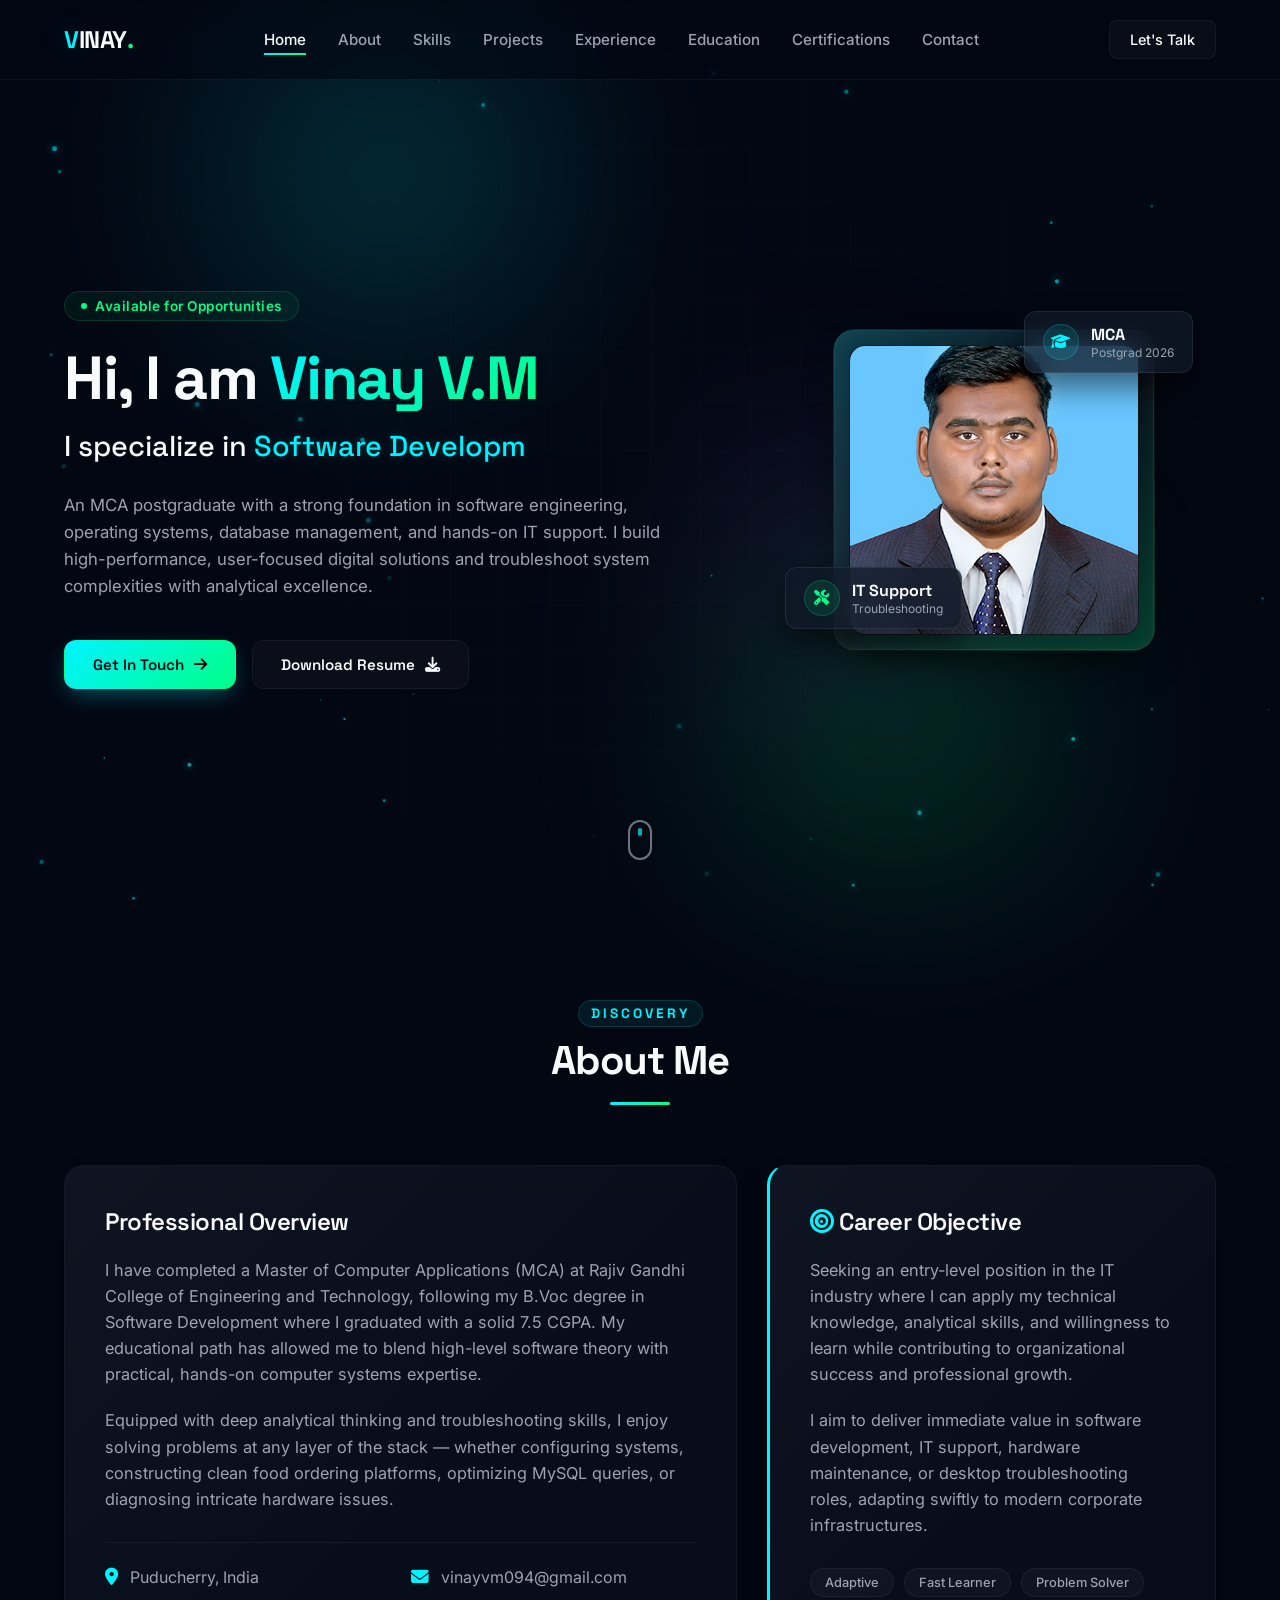
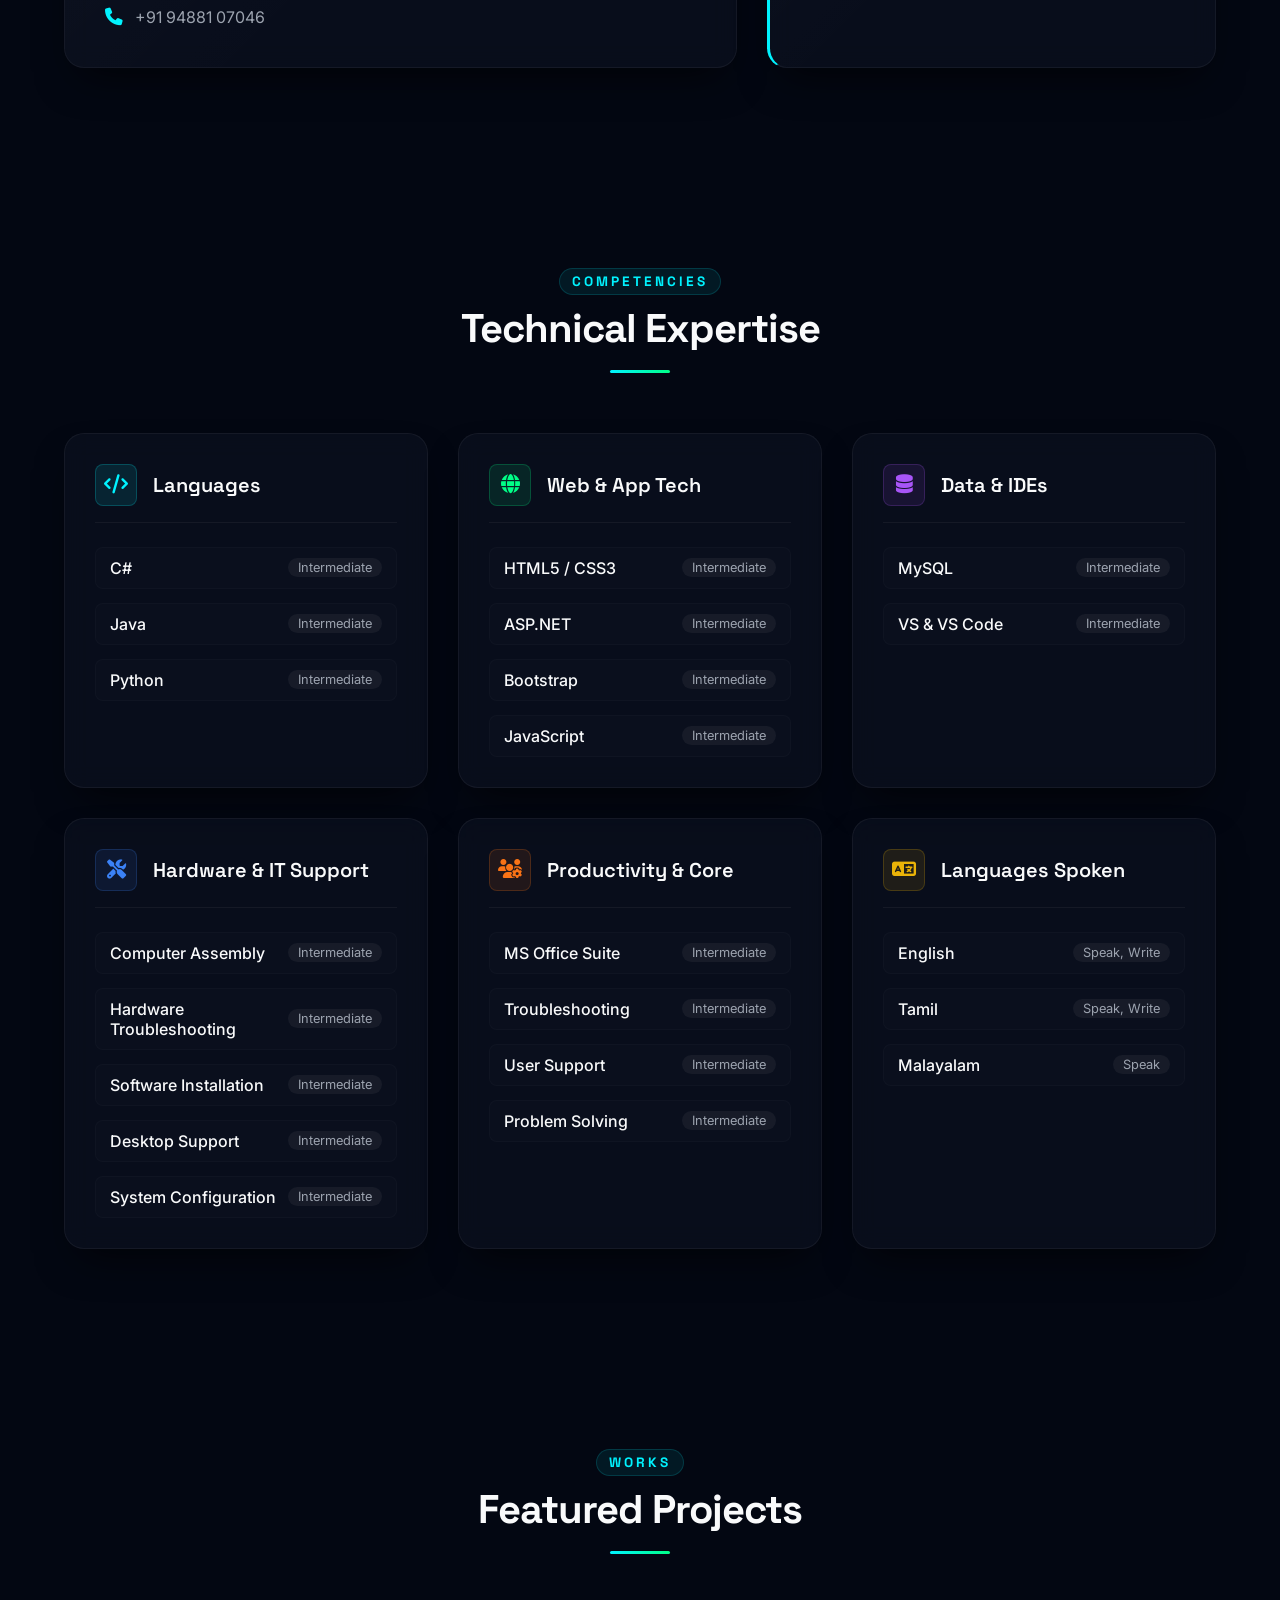
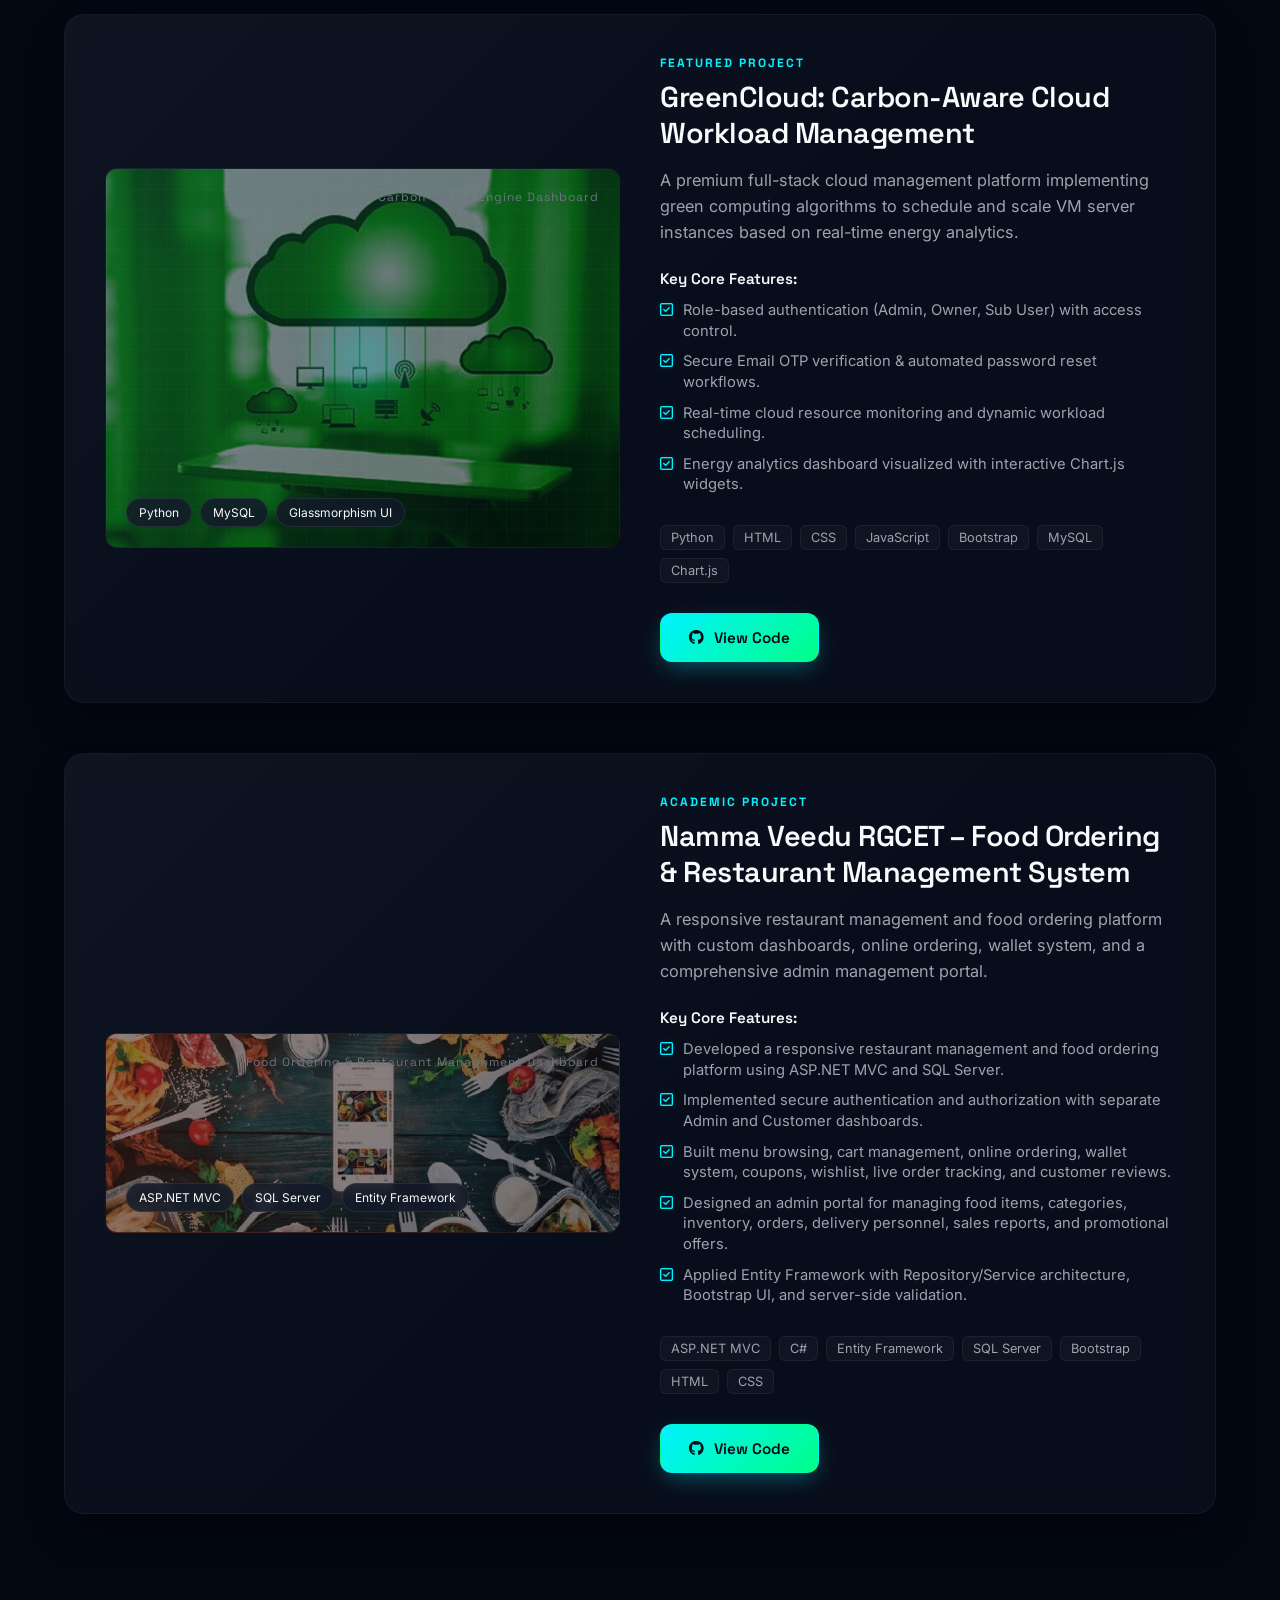
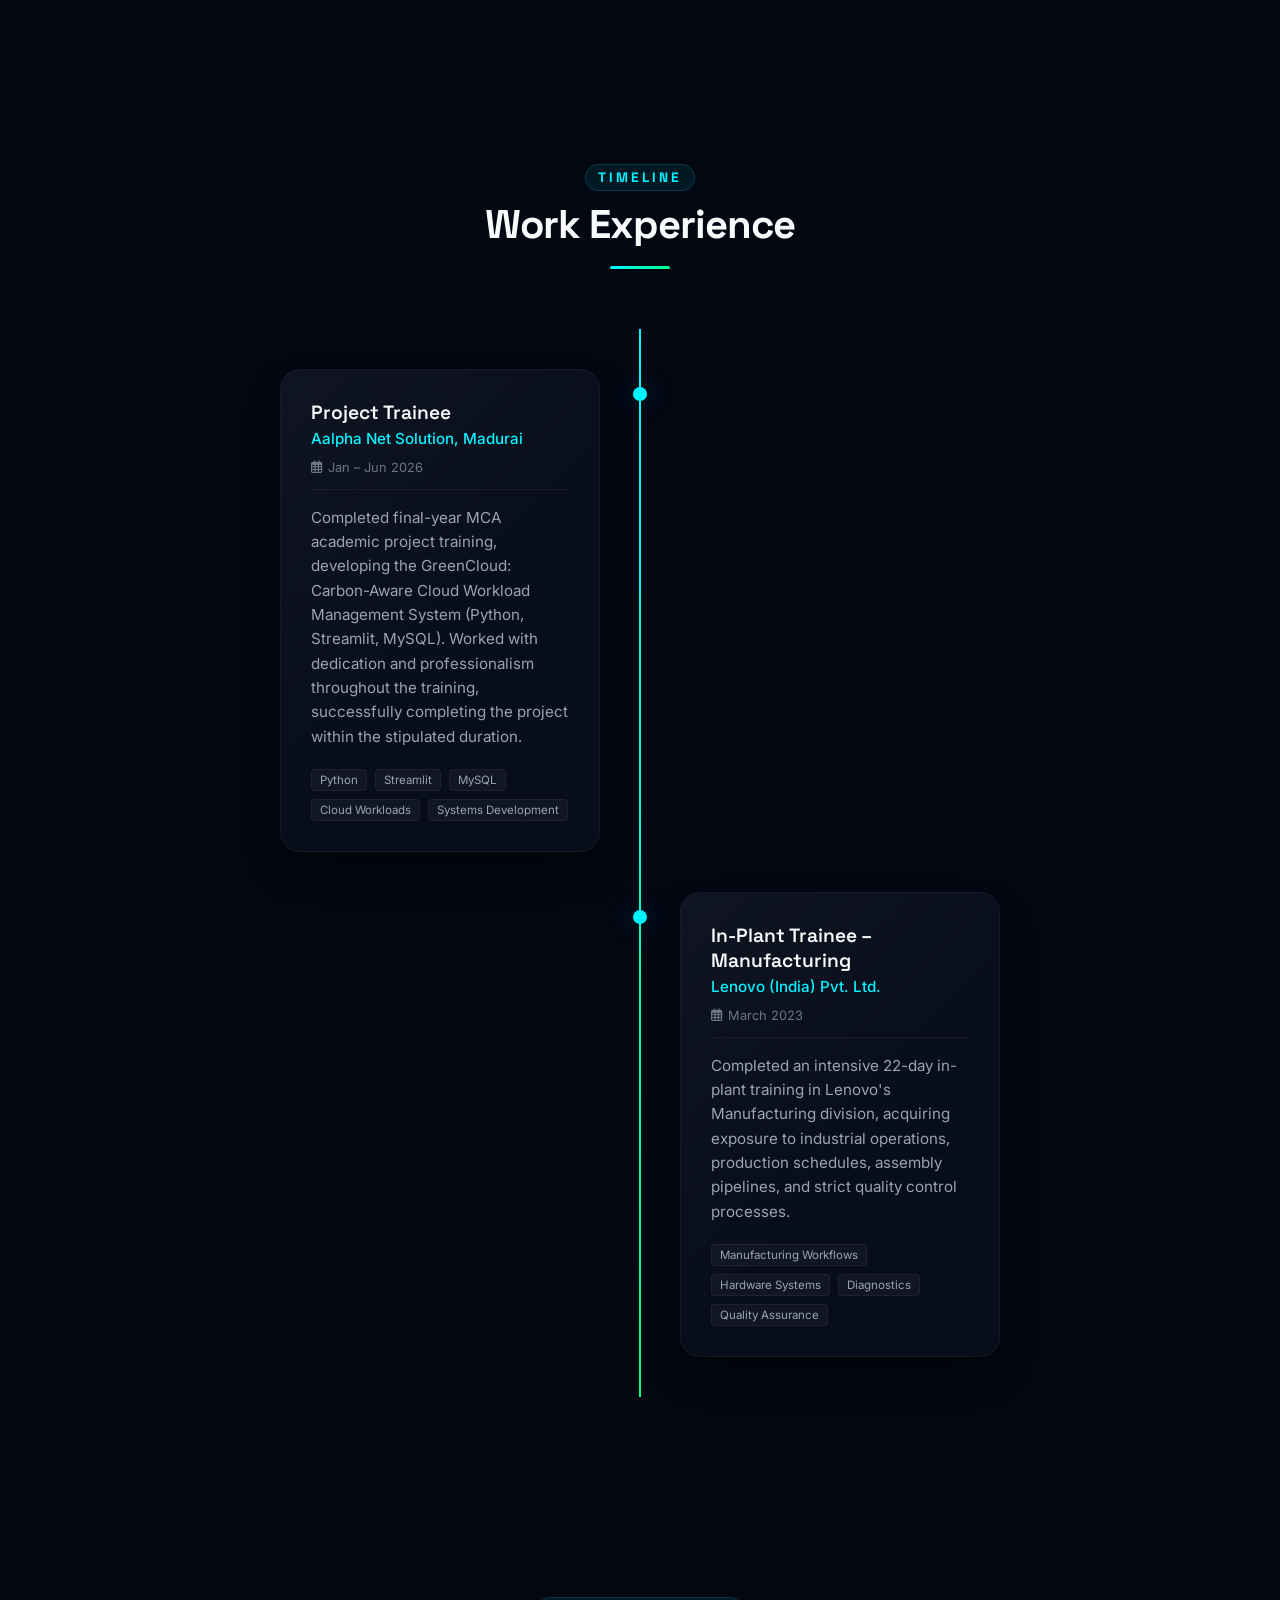
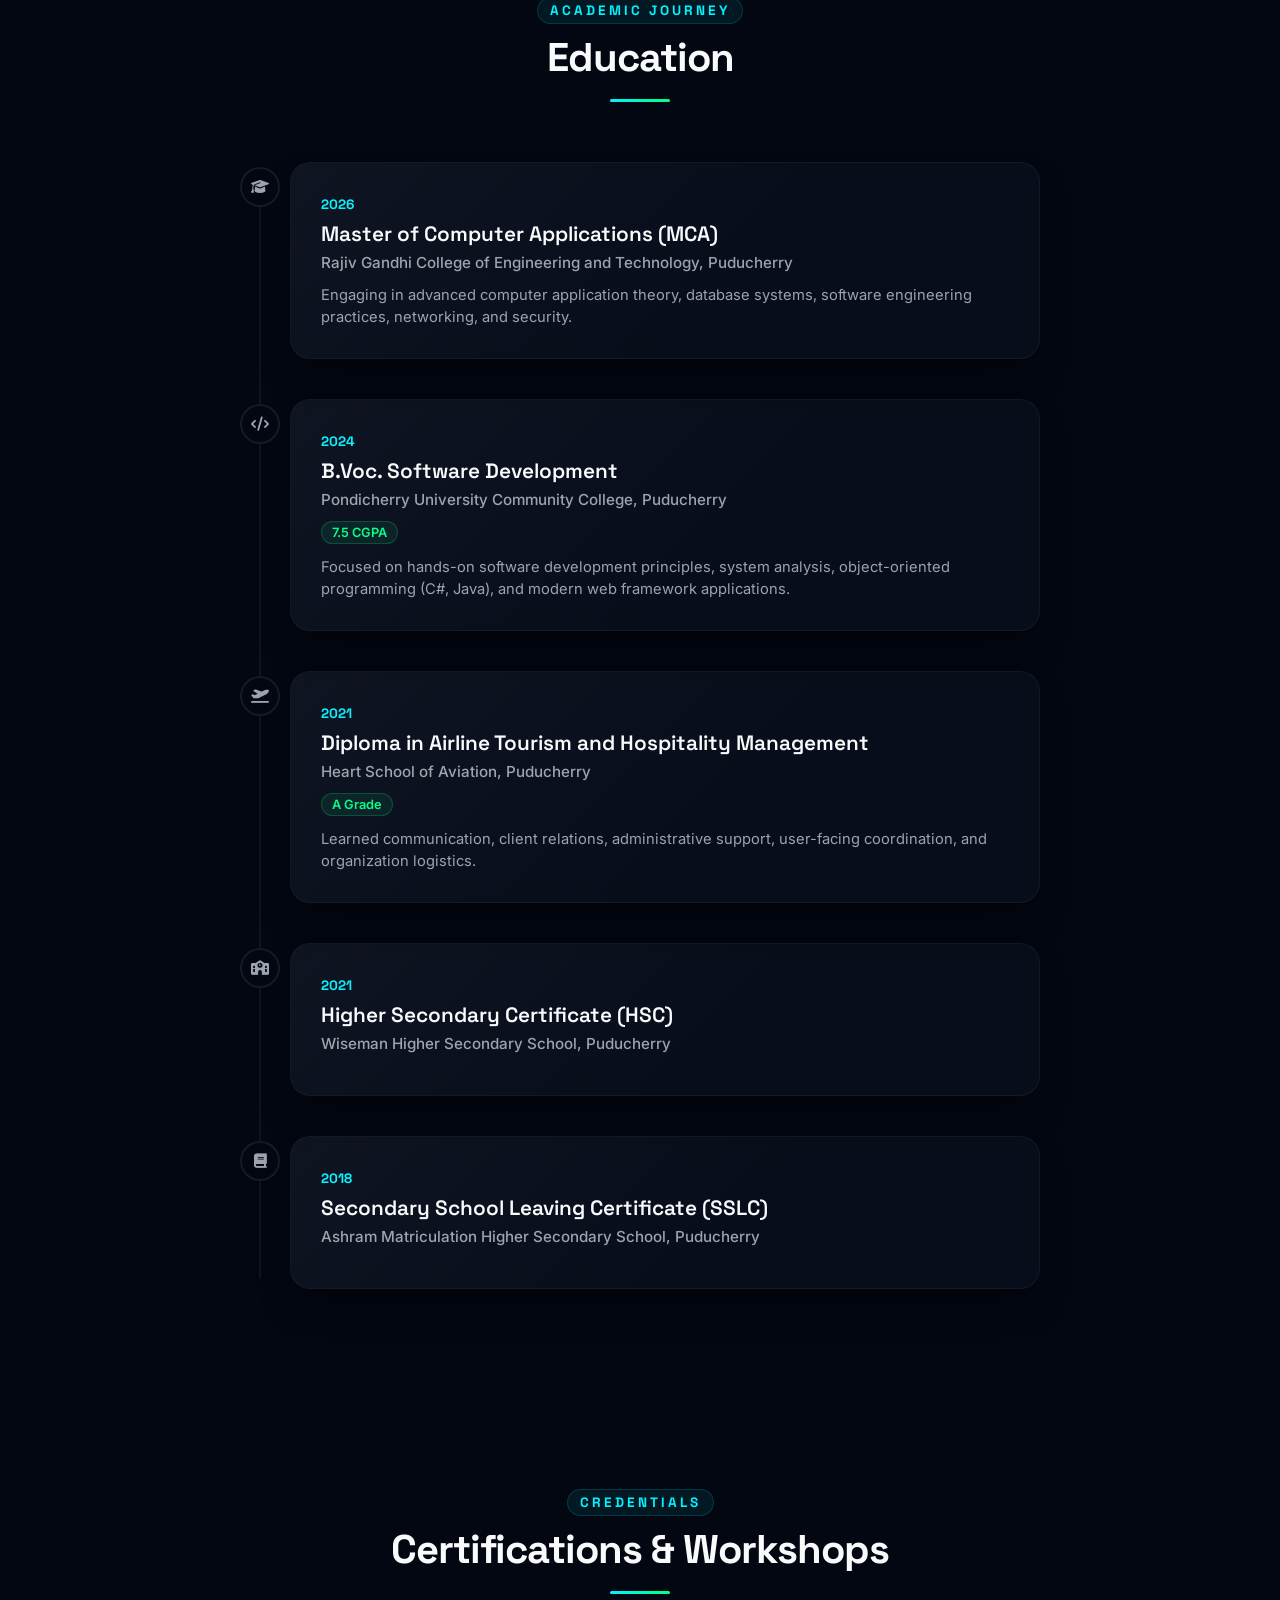
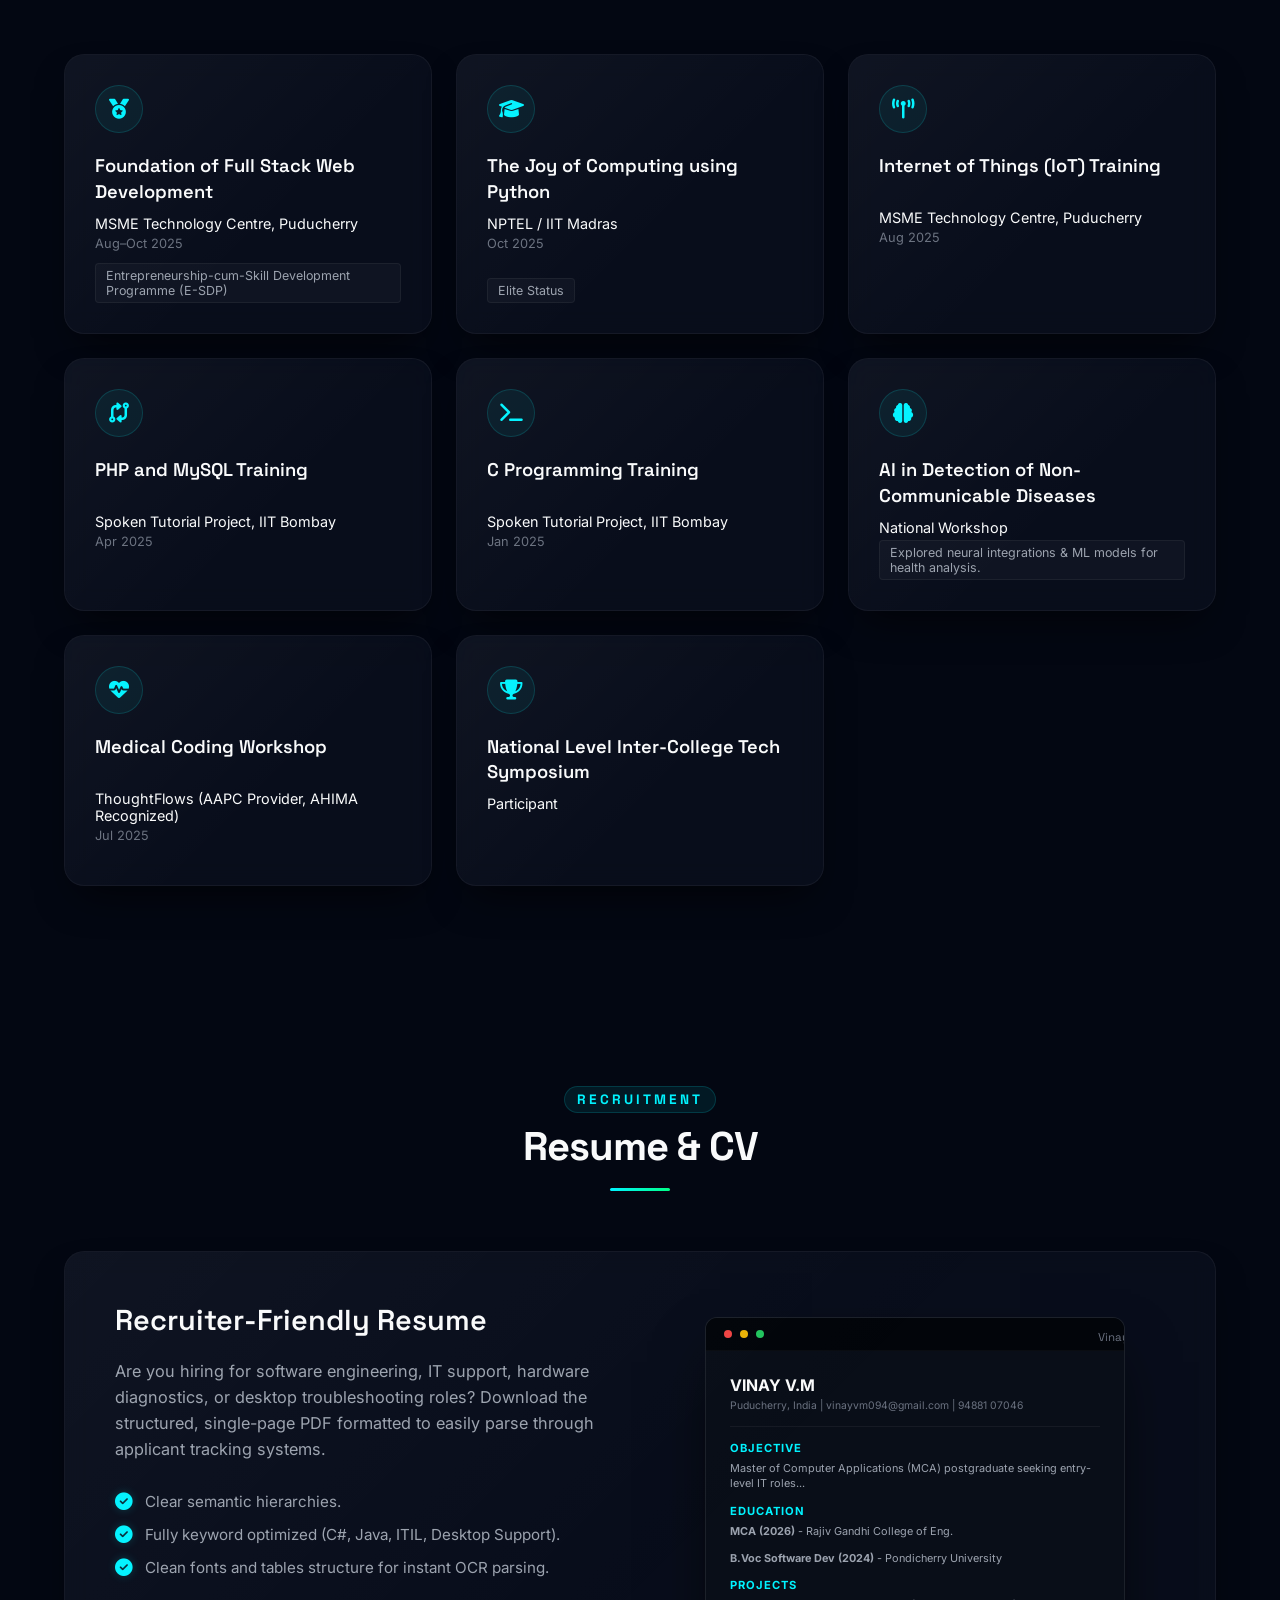
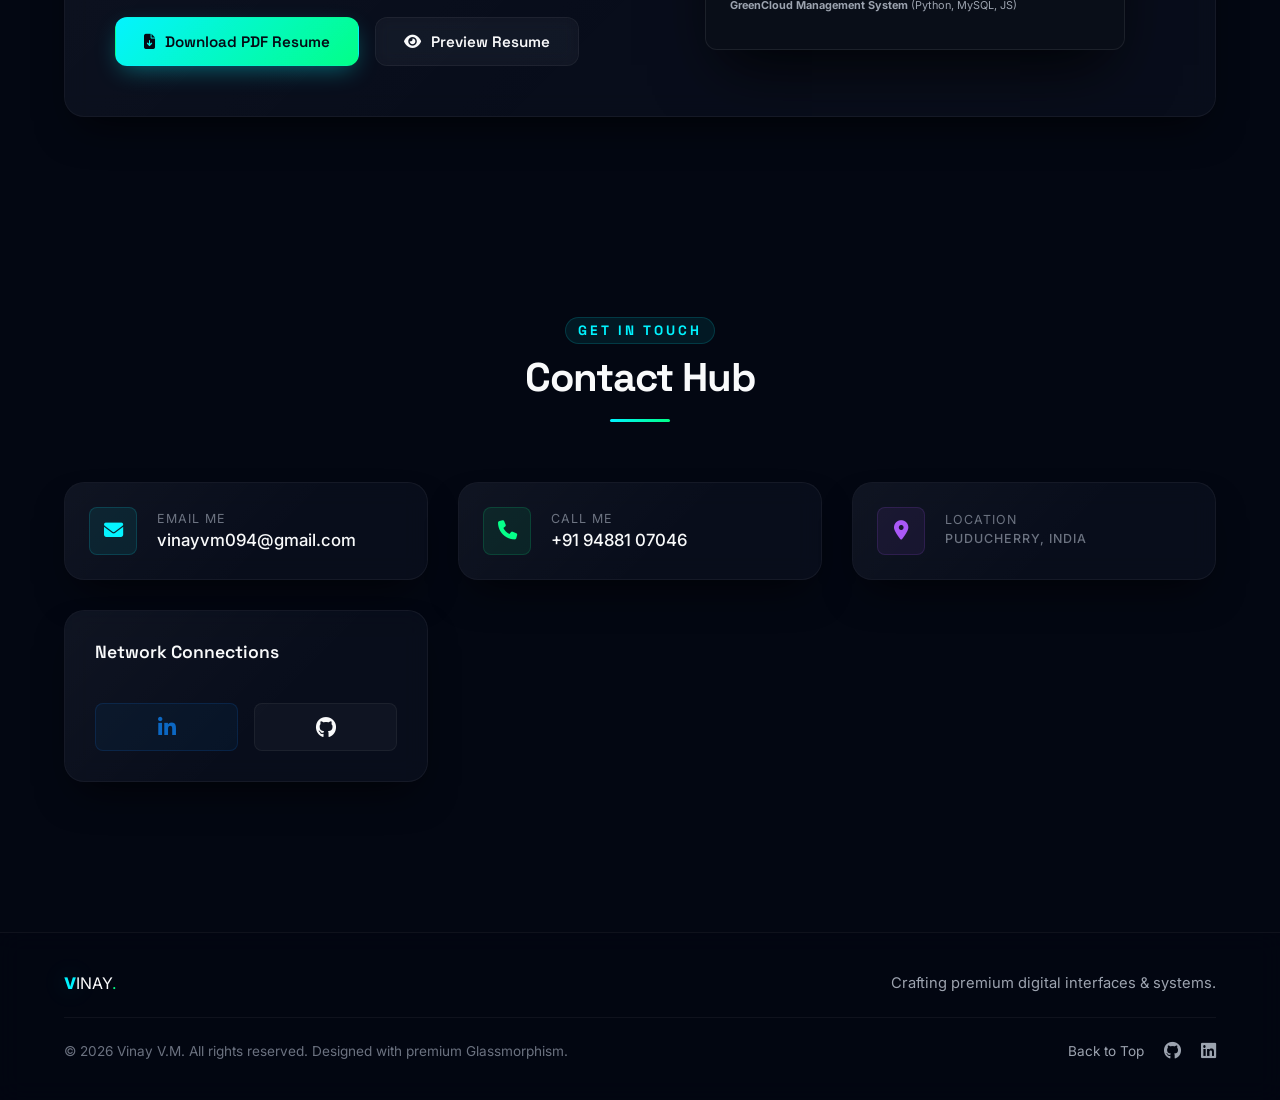
==== commit 56fec19a: "Updated portfolio" ====
--- a/index.html
+++ b/index.html
@@ -495,8 +495,33 @@
                 <div class="experience-timeline">
                     <div class="timeline-line"></div>
                     
+                    <!-- Project Trainee – Aalpha Net Solution -->
+                    <div class="timeline-card-wrapper left reveal-item">
+                        <div class="timeline-dot-glow"></div>
+                        <div class="timeline-glass-card glass-card">
+                            <div class="card-inner-glow"></div>
+                            <div class="experience-header">
+                                <div class="comp-details">
+                                    <h3>Project Trainee</h3>
+                                    <h4 class="company-name">Aalpha Net Solution, Madurai</h4>
+                                </div>
+                                <span class="experience-date"><i class="fa-regular fa-calendar-days"></i> Jan – Jun 2026</span>
+                            </div>
+                            <p class="experience-desc">
+                                Completed final-year MCA academic project training, developing the GreenCloud: Carbon-Aware Cloud Workload Management System (Python, Streamlit, MySQL). Worked with dedication and professionalism throughout the training, successfully completing the project within the stipulated duration.
+                            </p>
+                            <div class="experience-skills-used">
+                                <span class="skill-tag">Python</span>
+                                <span class="skill-tag">Streamlit</span>
+                                <span class="skill-tag">MySQL</span>
+                                <span class="skill-tag">Cloud Workloads</span>
+                                <span class="skill-tag">Systems Development</span>
+                            </div>
+                        </div>
+                    </div>
+
                     <!-- Lenovo In-Plant Trainee -->
-                    <div class="timeline-card-wrapper left reveal-item">
+                    <div class="timeline-card-wrapper right reveal-item">
                         <div class="timeline-dot-glow"></div>
                         <div class="timeline-glass-card glass-card">
                             <div class="card-inner-glow"></div>
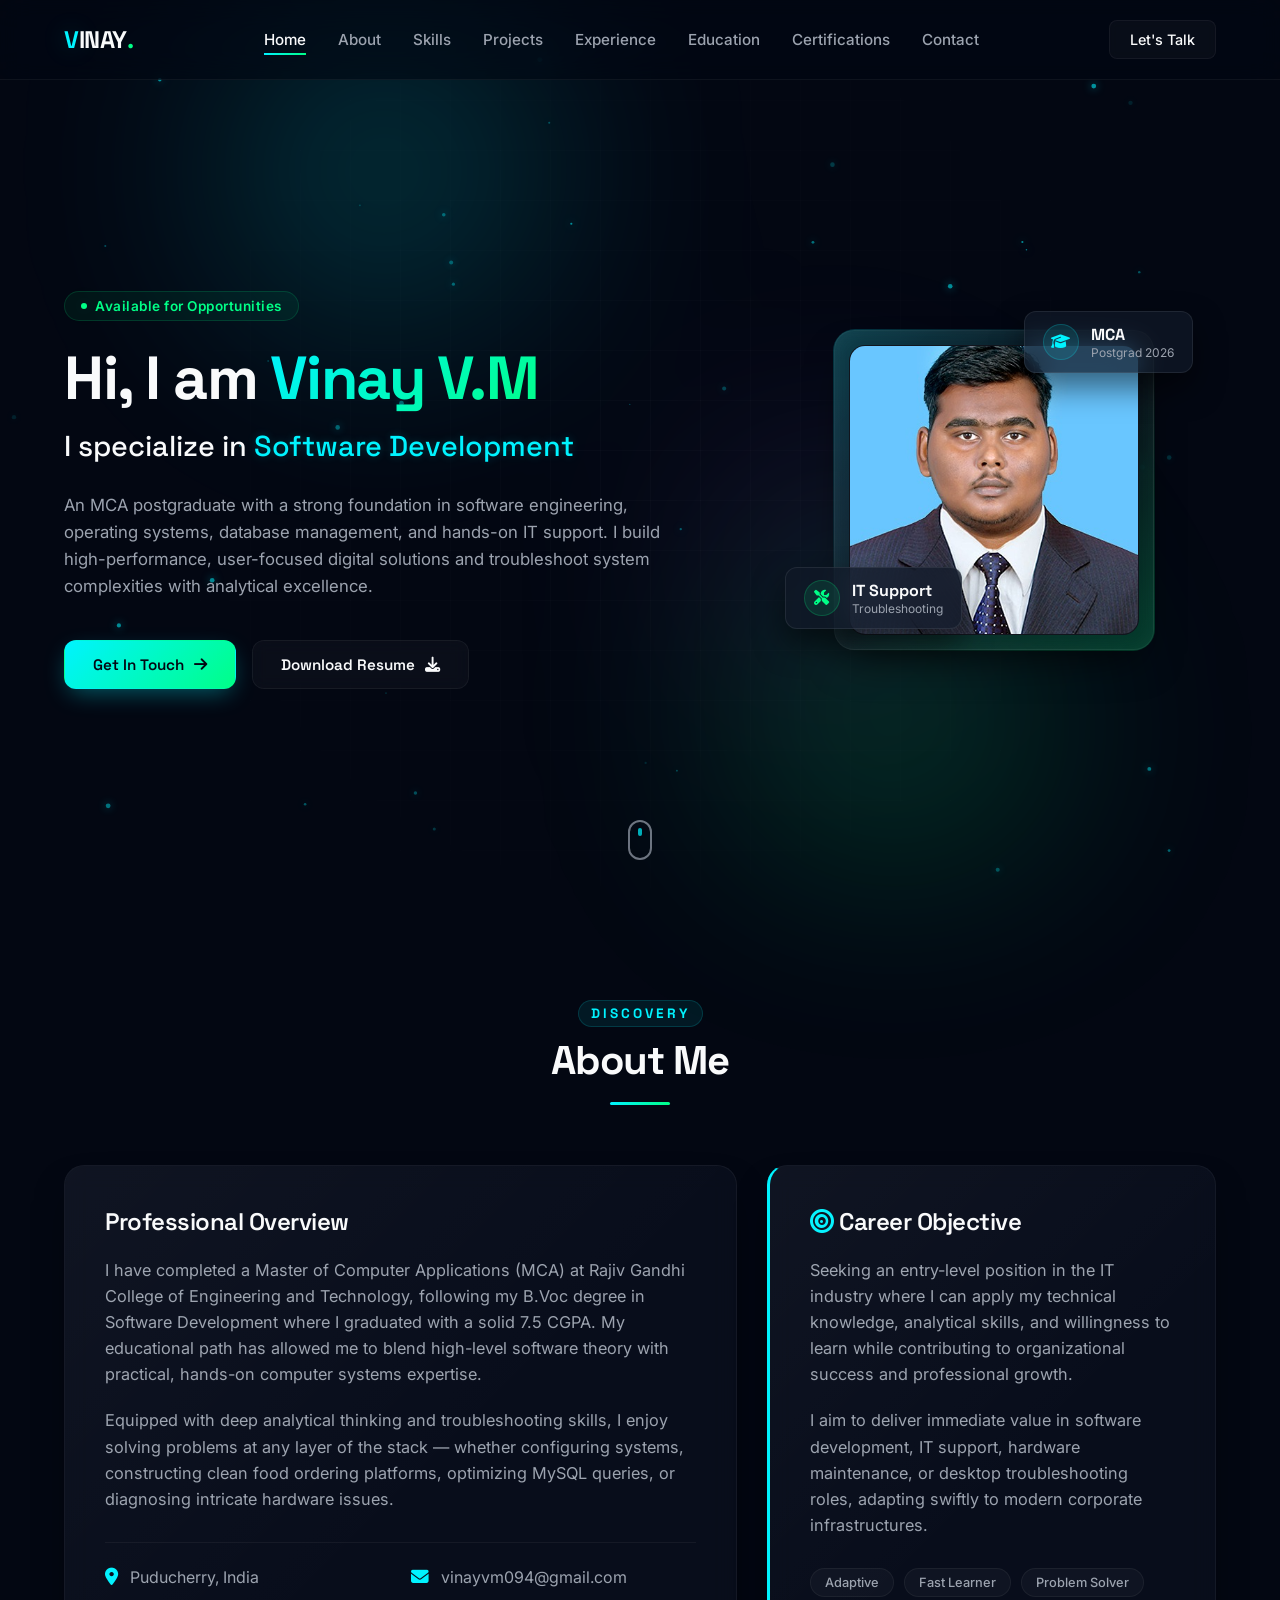
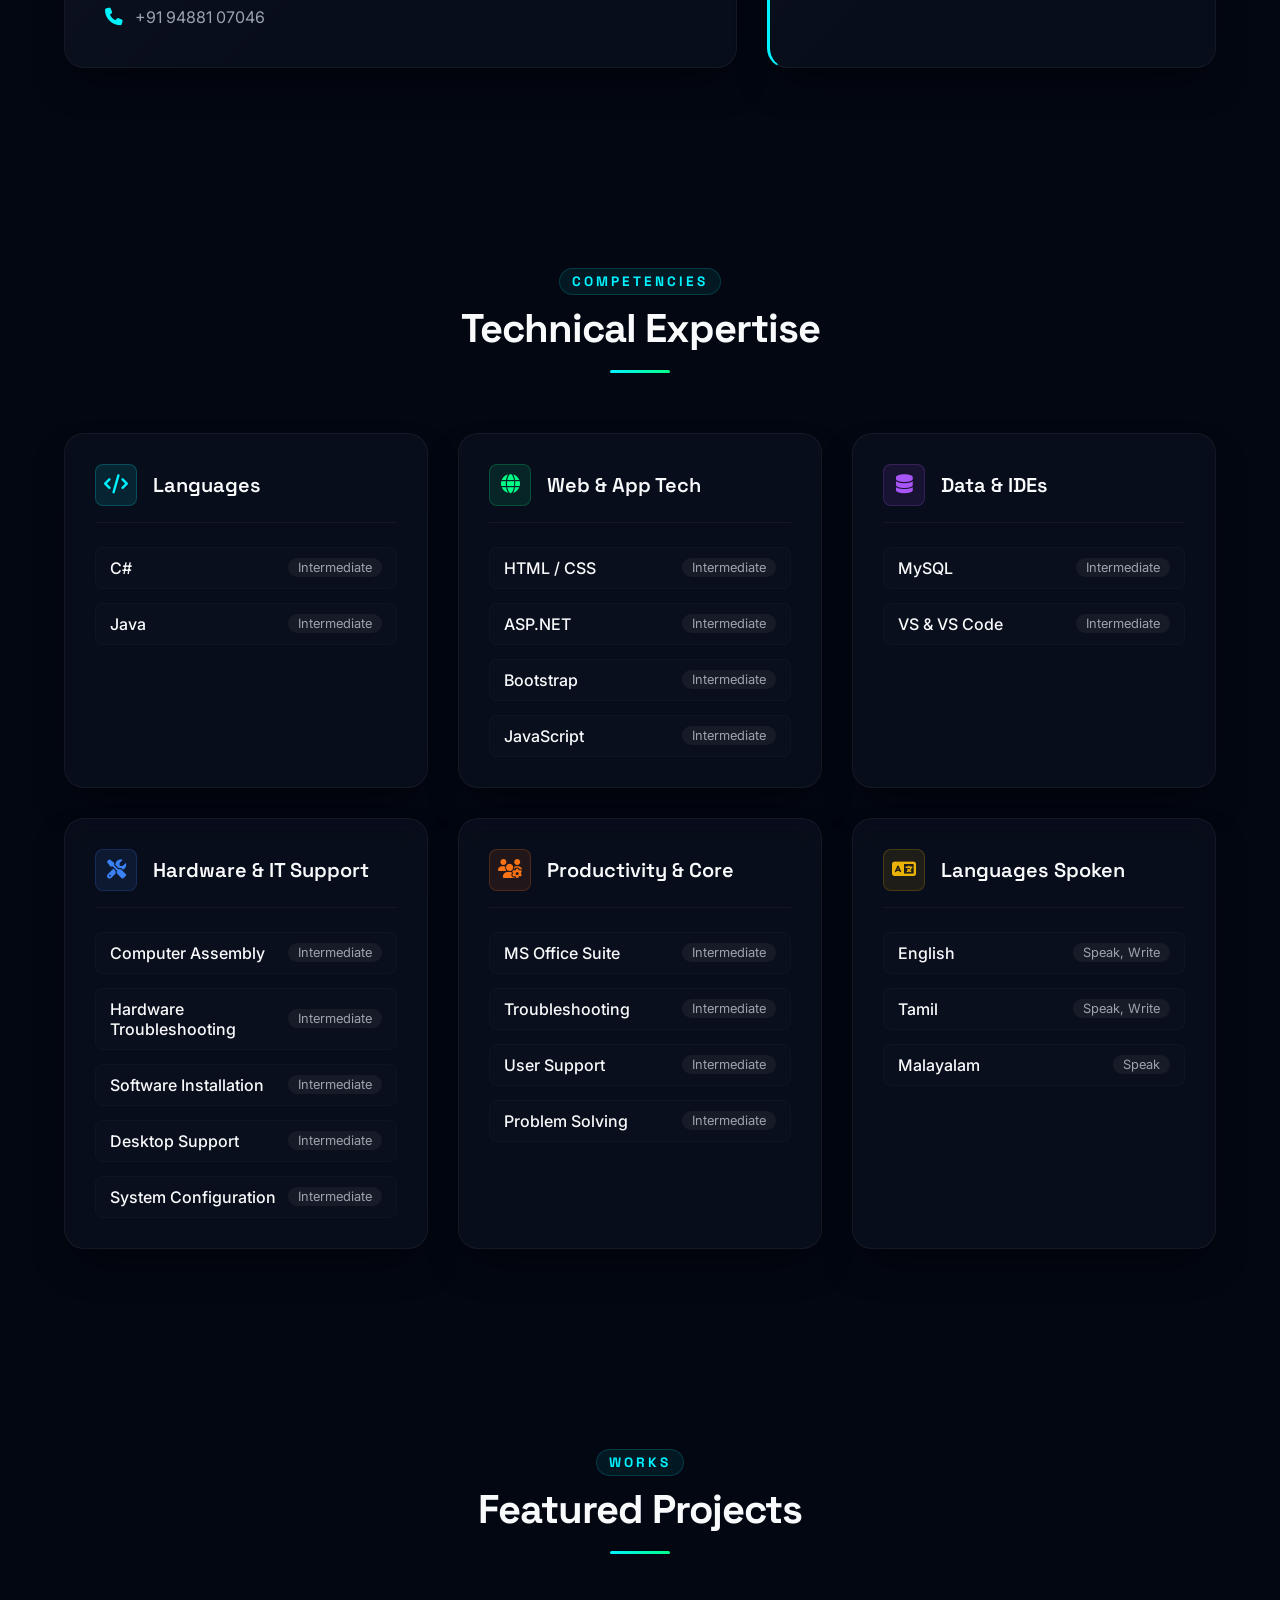
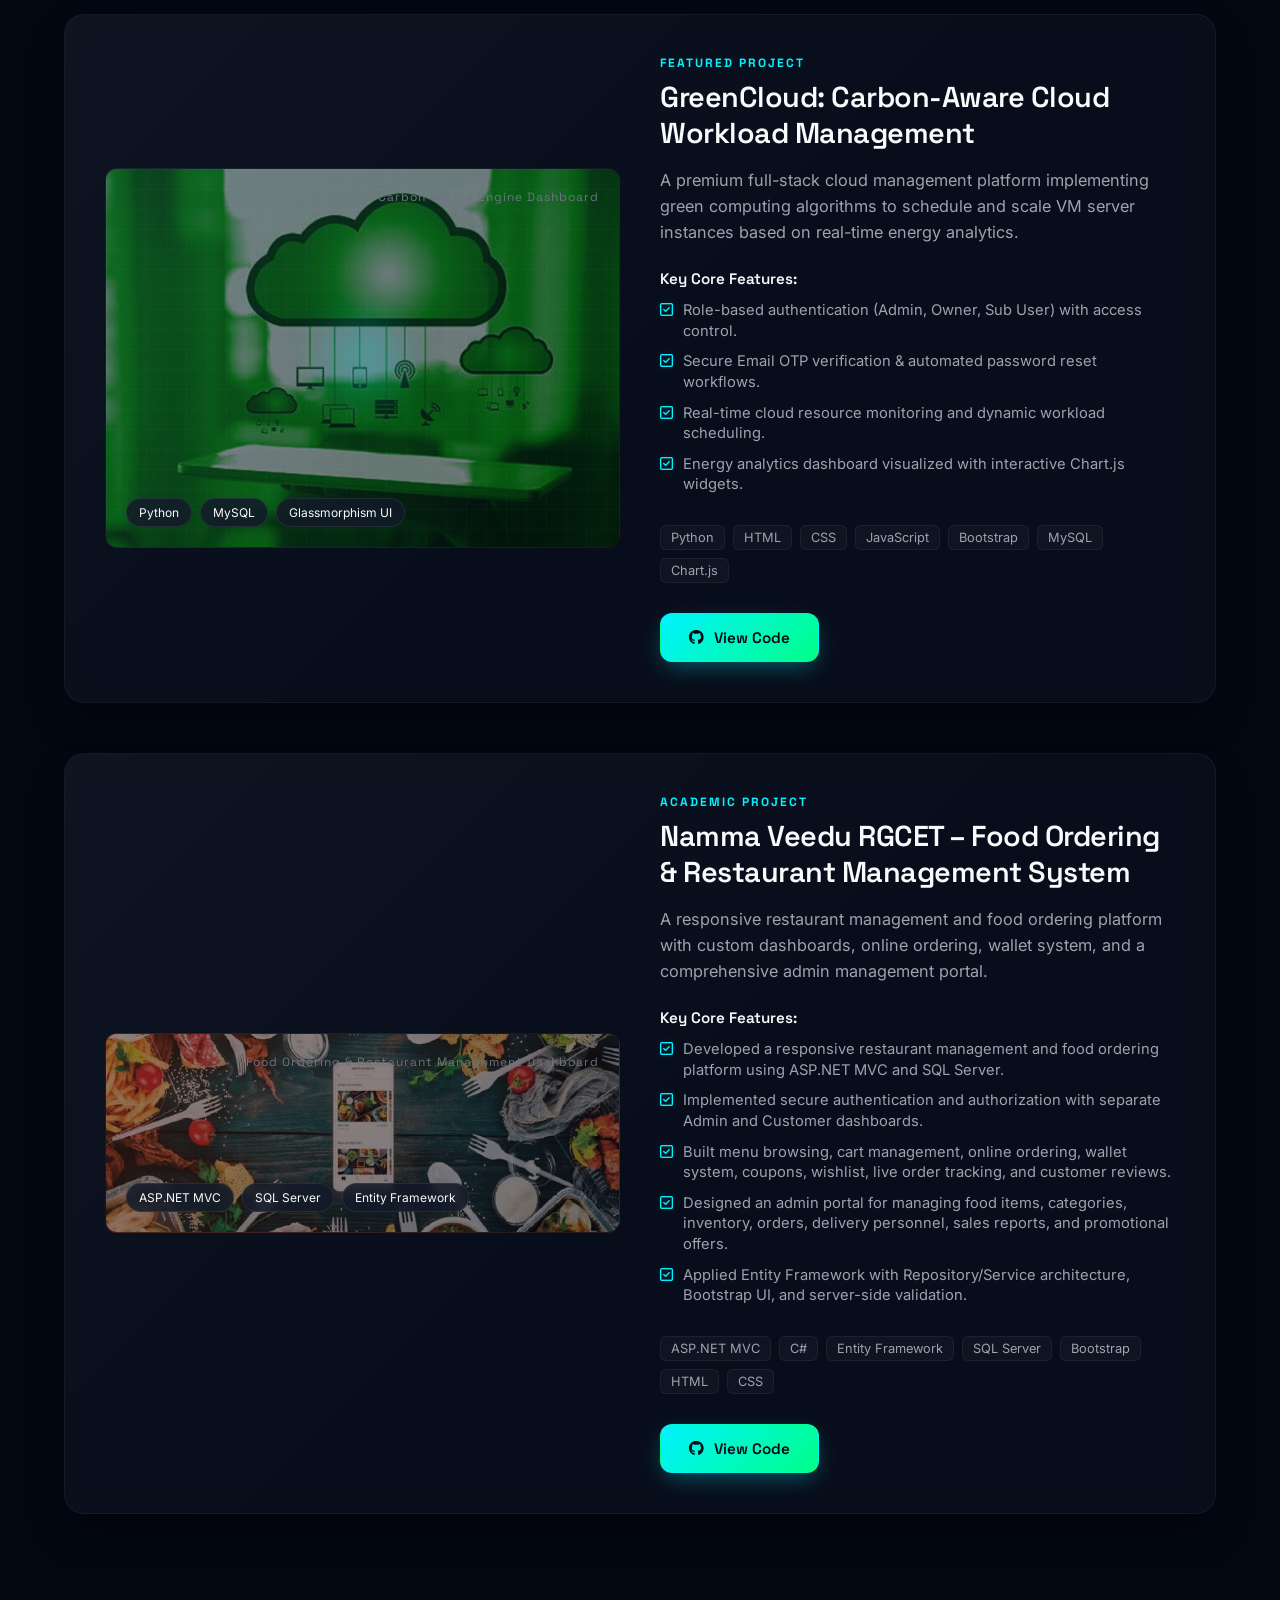
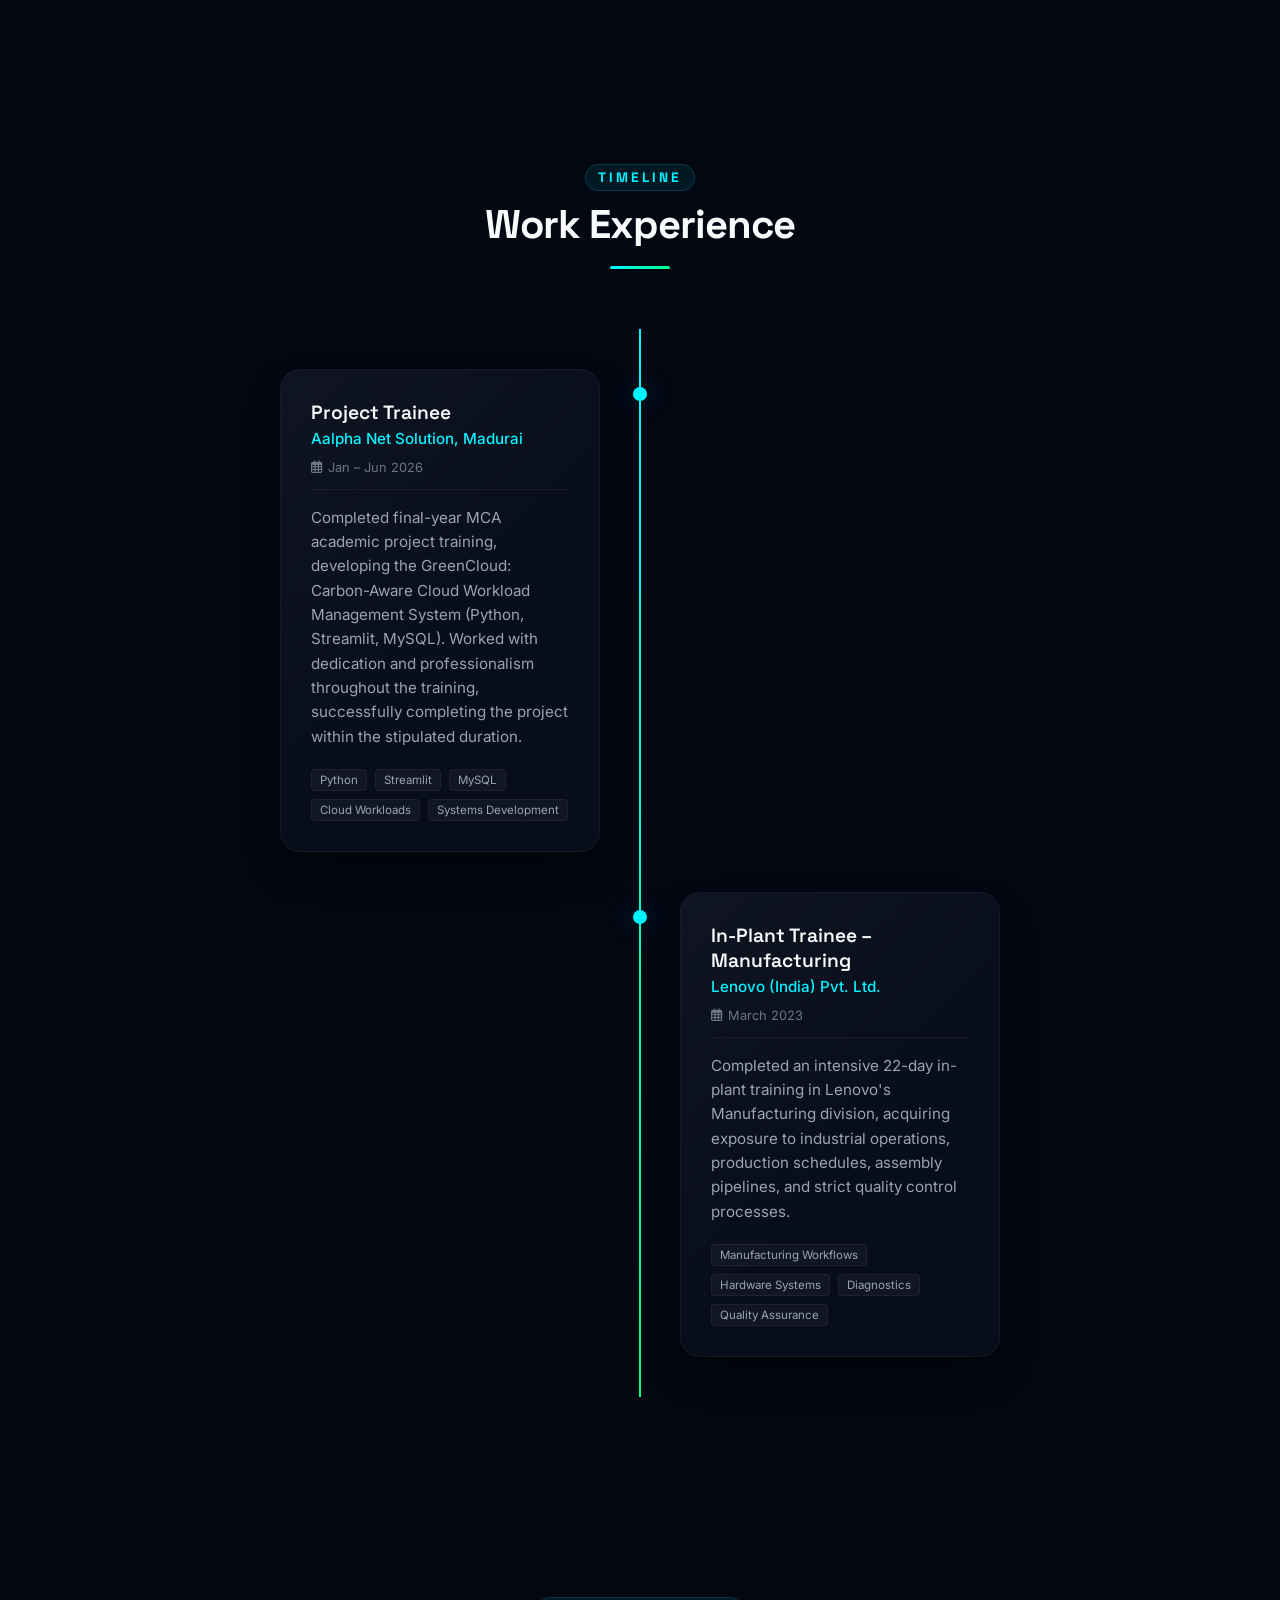
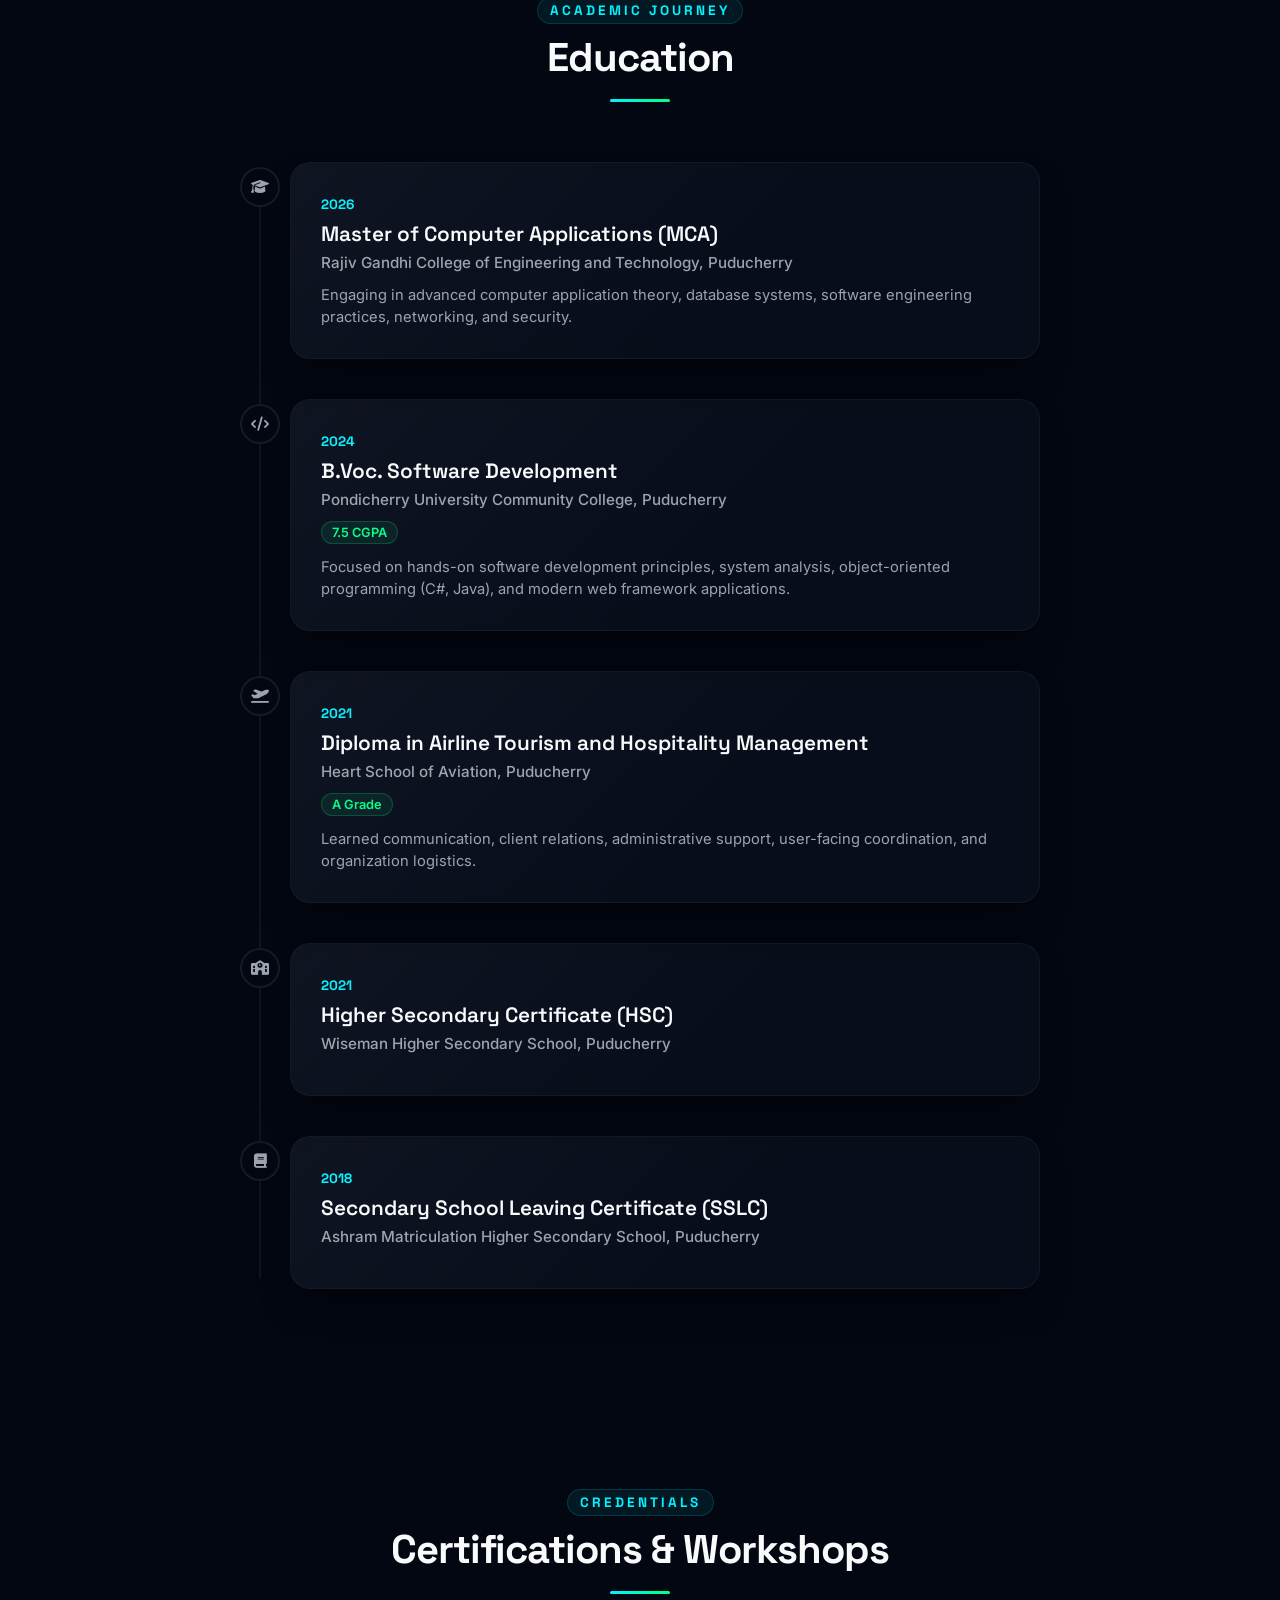
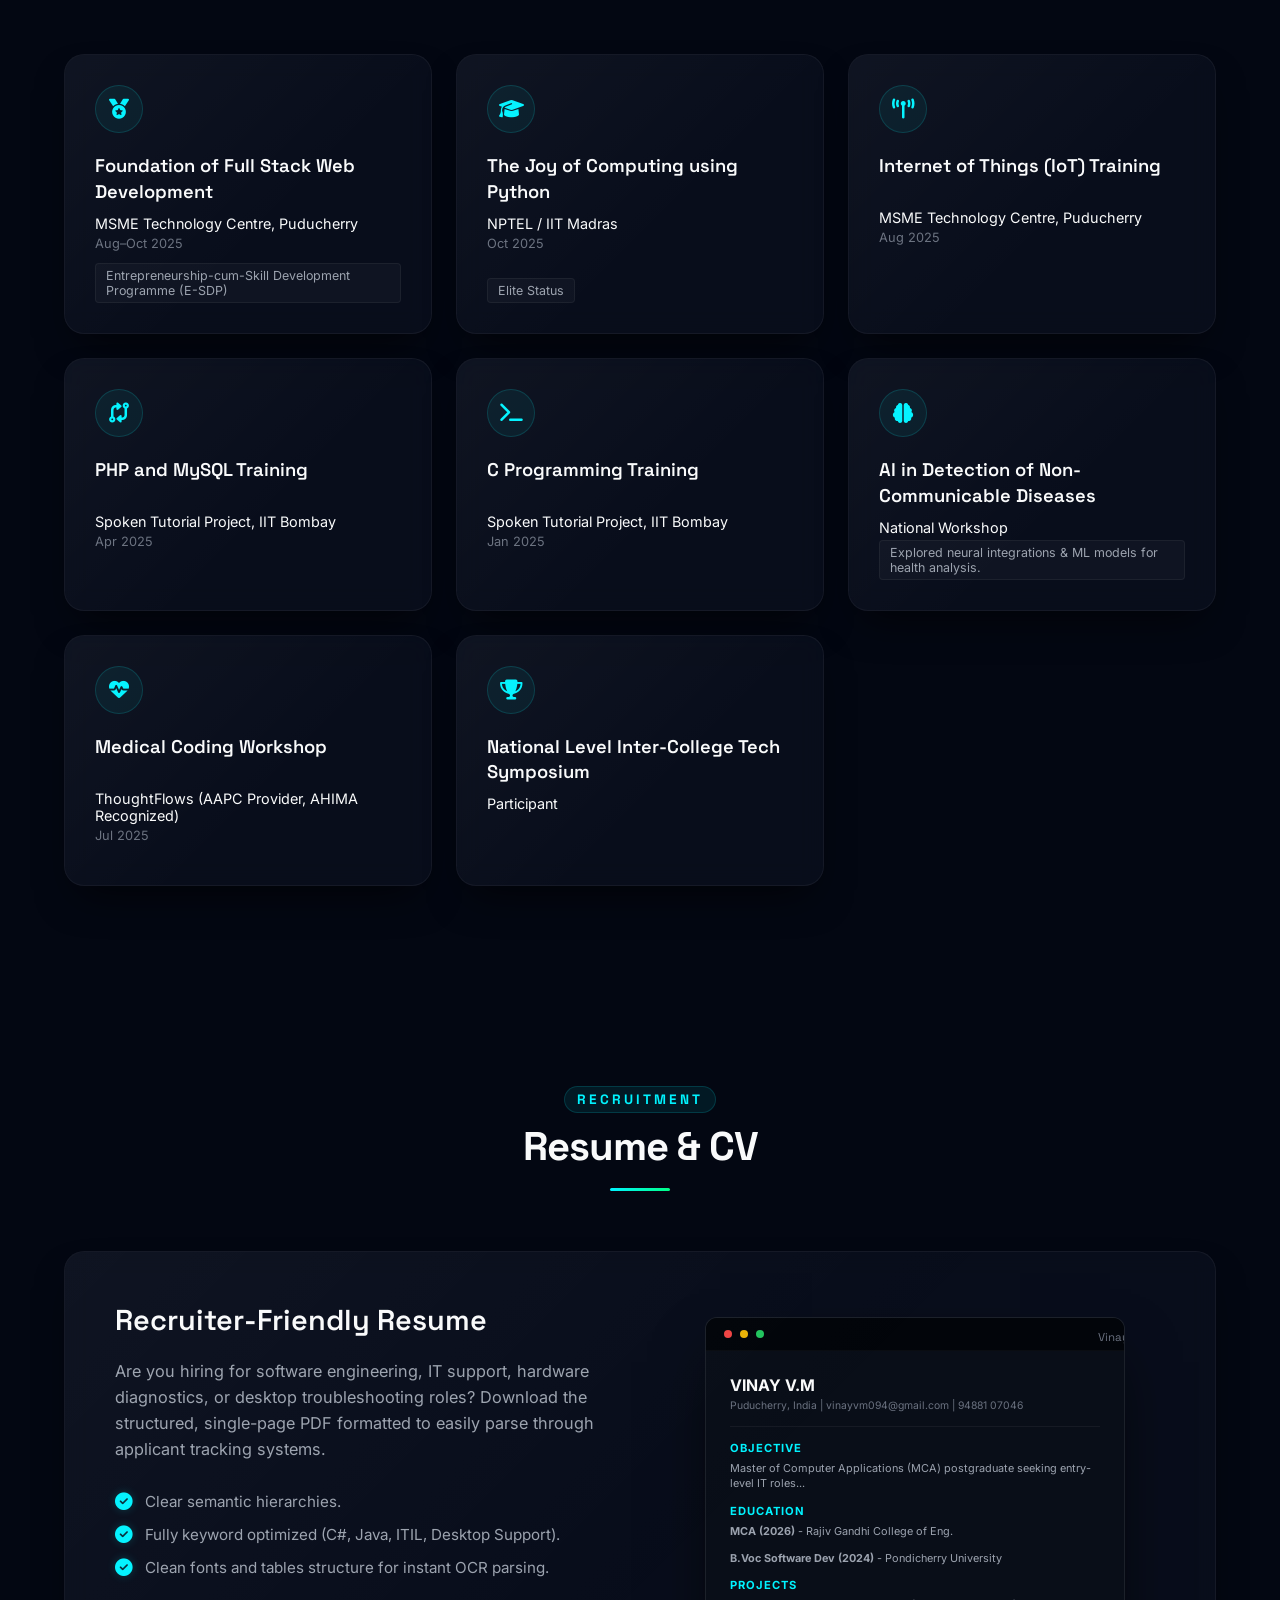
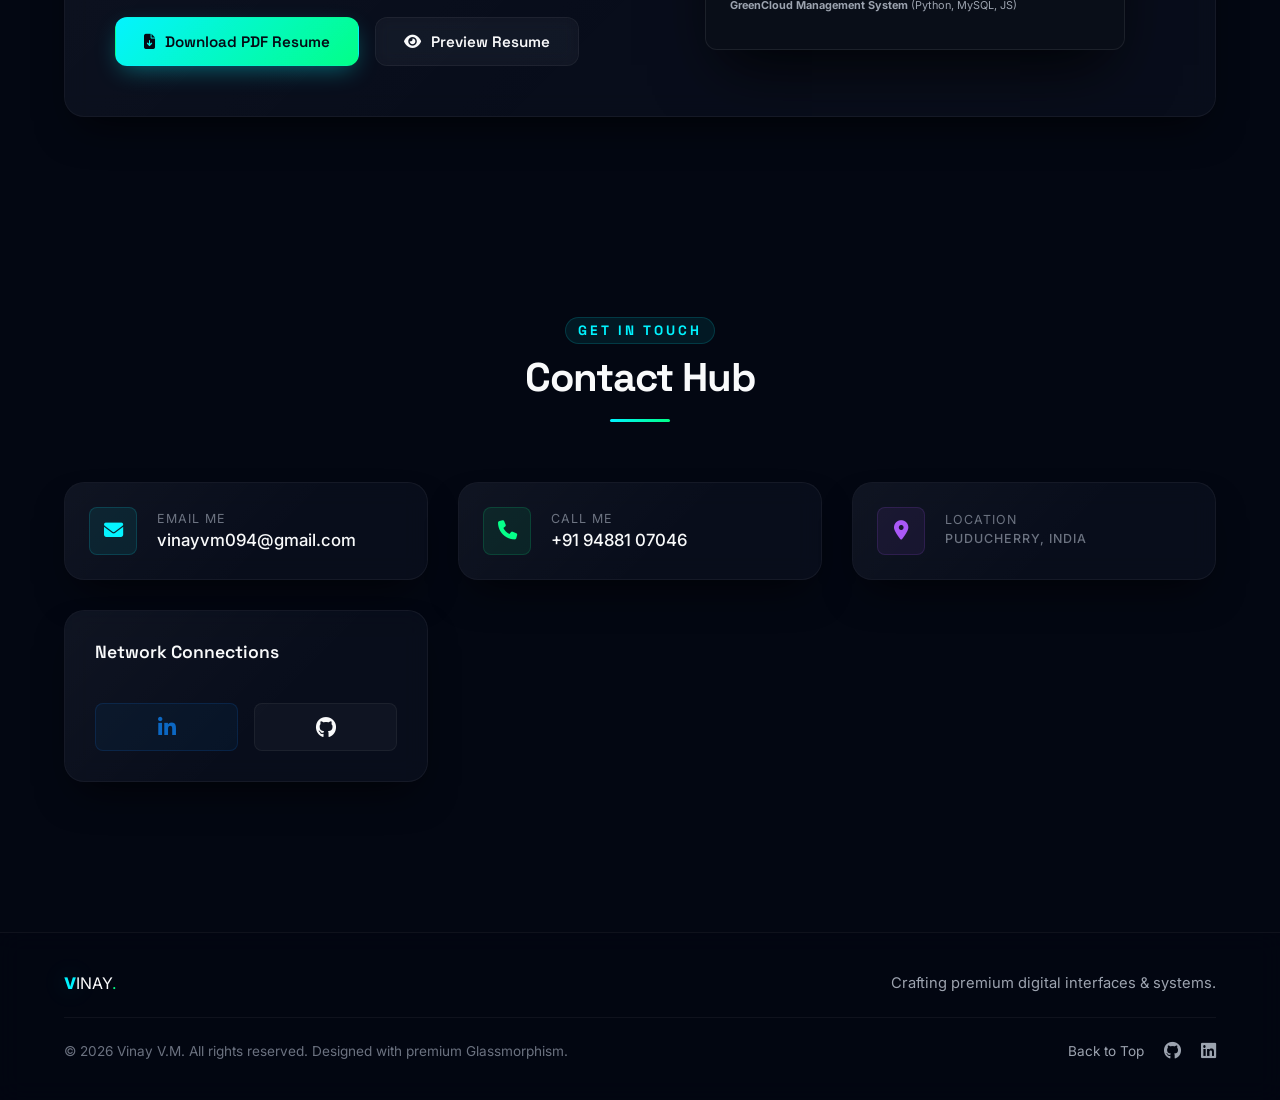
==== commit 60c064bf: "Updated portfolio" ====
--- a/index.html
+++ b/index.html
@@ -58,10 +58,9 @@
       "knowsAbout": [
         "Software Development",
         "C#",
-        "Python",
         "Java",
-        "HTML5",
-        "CSS3",
+        "HTML",
+        "CSS",
         "ASP.NET",
         "MySQL",
         "Computer Hardware Troubleshooting",
@@ -291,7 +290,6 @@
                         <ul class="skills-list">
                             <li><span class="skill-name">C#</span><span class="skill-level">Intermediate</span></li>
                             <li><span class="skill-name">Java</span><span class="skill-level">Intermediate</span></li>
-                            <li><span class="skill-name">Python</span><span class="skill-level">Intermediate</span></li>
                         </ul>
                     </div>
 
@@ -302,7 +300,7 @@
                             <h3>Web & App Tech</h3>
                         </div>
                         <ul class="skills-list">
-                            <li><span class="skill-name">HTML5 / CSS3</span><span class="skill-level">Intermediate</span></li>
+                            <li><span class="skill-name">HTML / CSS</span><span class="skill-level">Intermediate</span></li>
                             <li><span class="skill-name">ASP.NET</span><span class="skill-level">Intermediate</span></li>
                             <li><span class="skill-name">Bootstrap</span><span class="skill-level">Intermediate</span></li>
                             <li><span class="skill-name">JavaScript</span><span class="skill-level">Intermediate</span></li>
